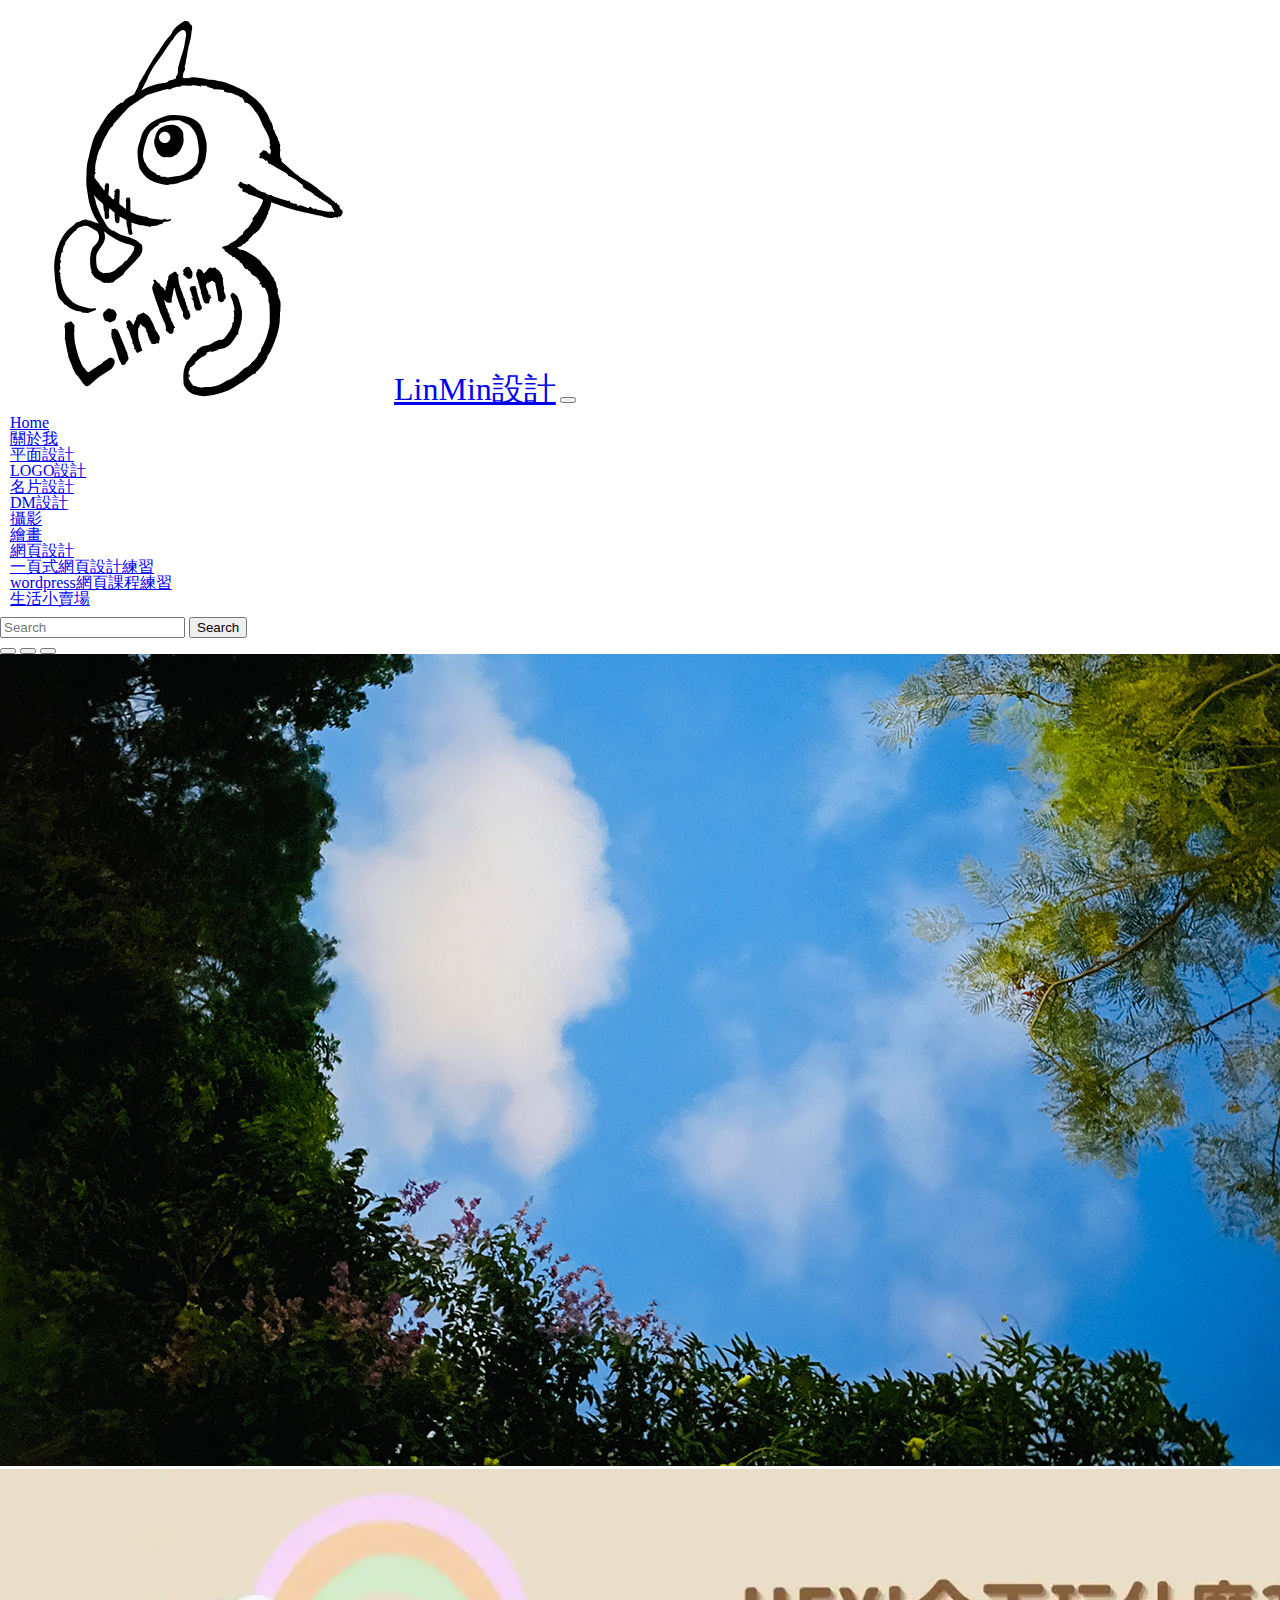
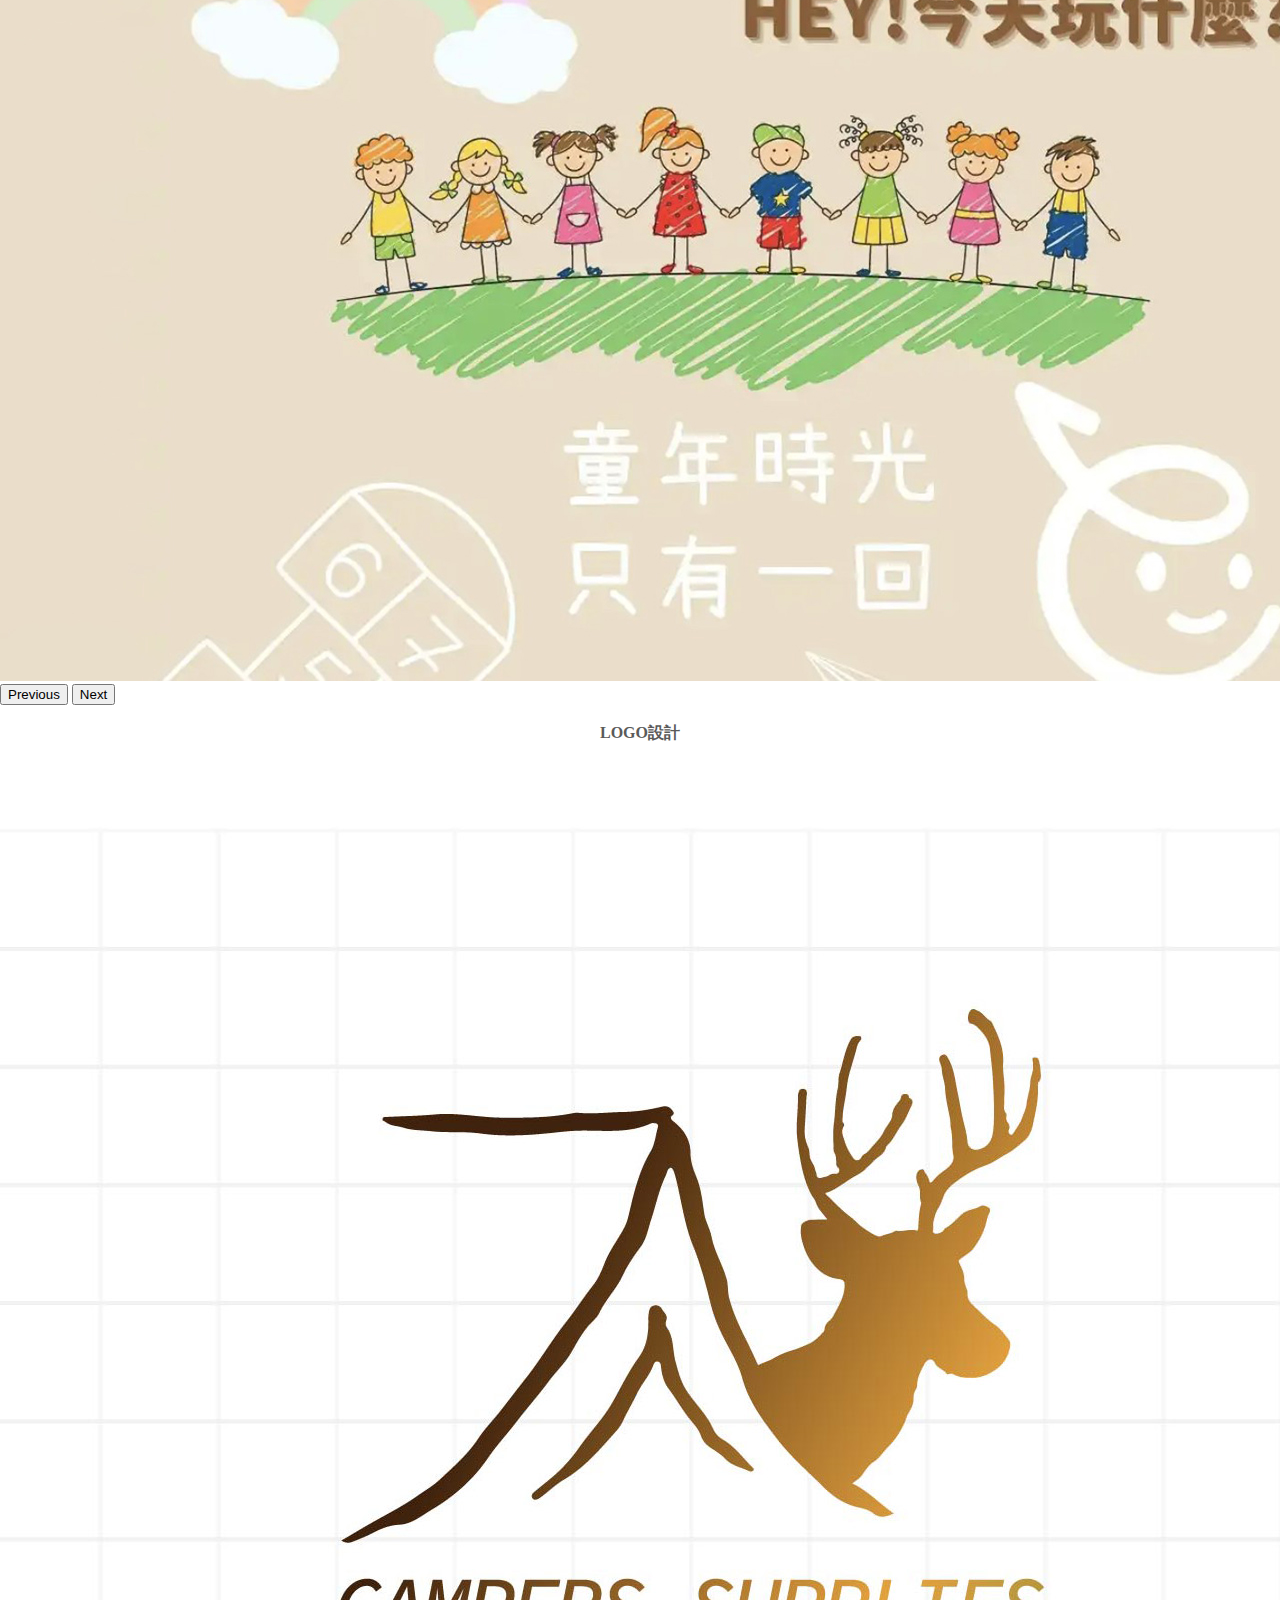
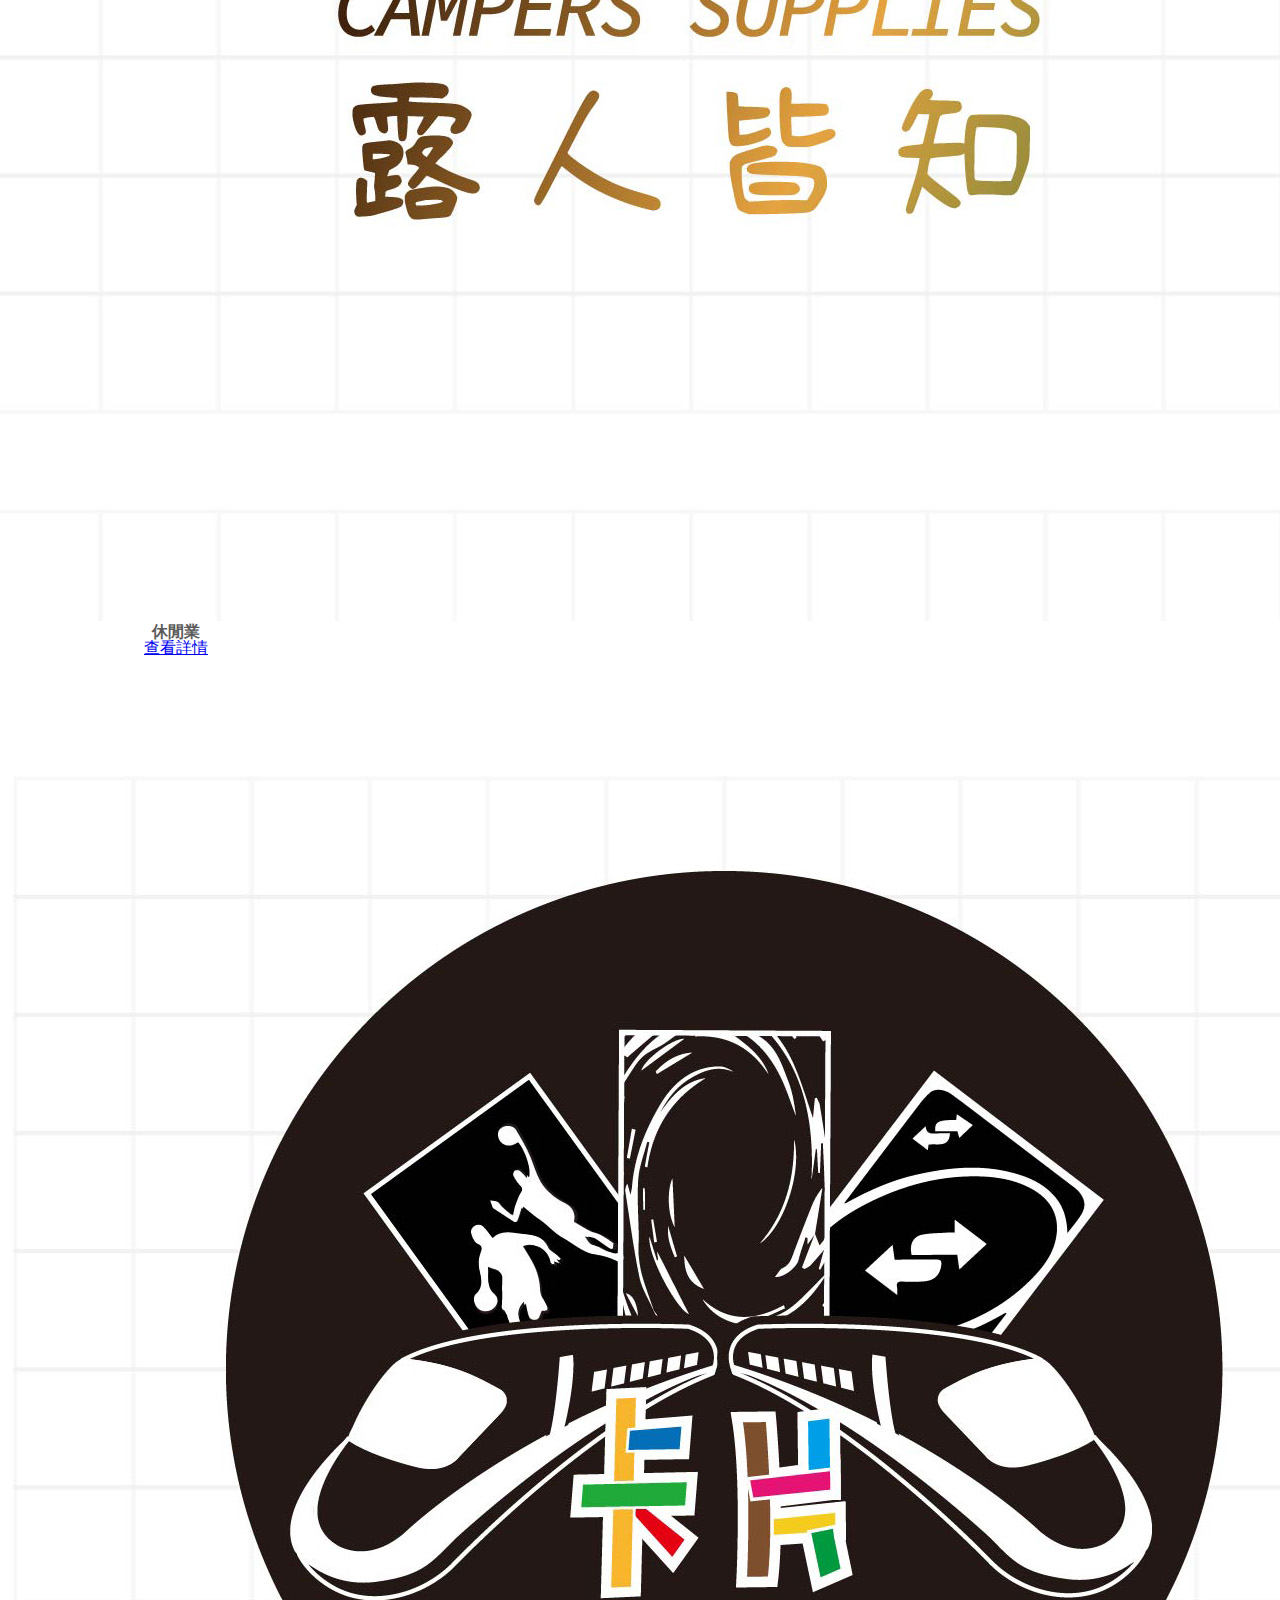
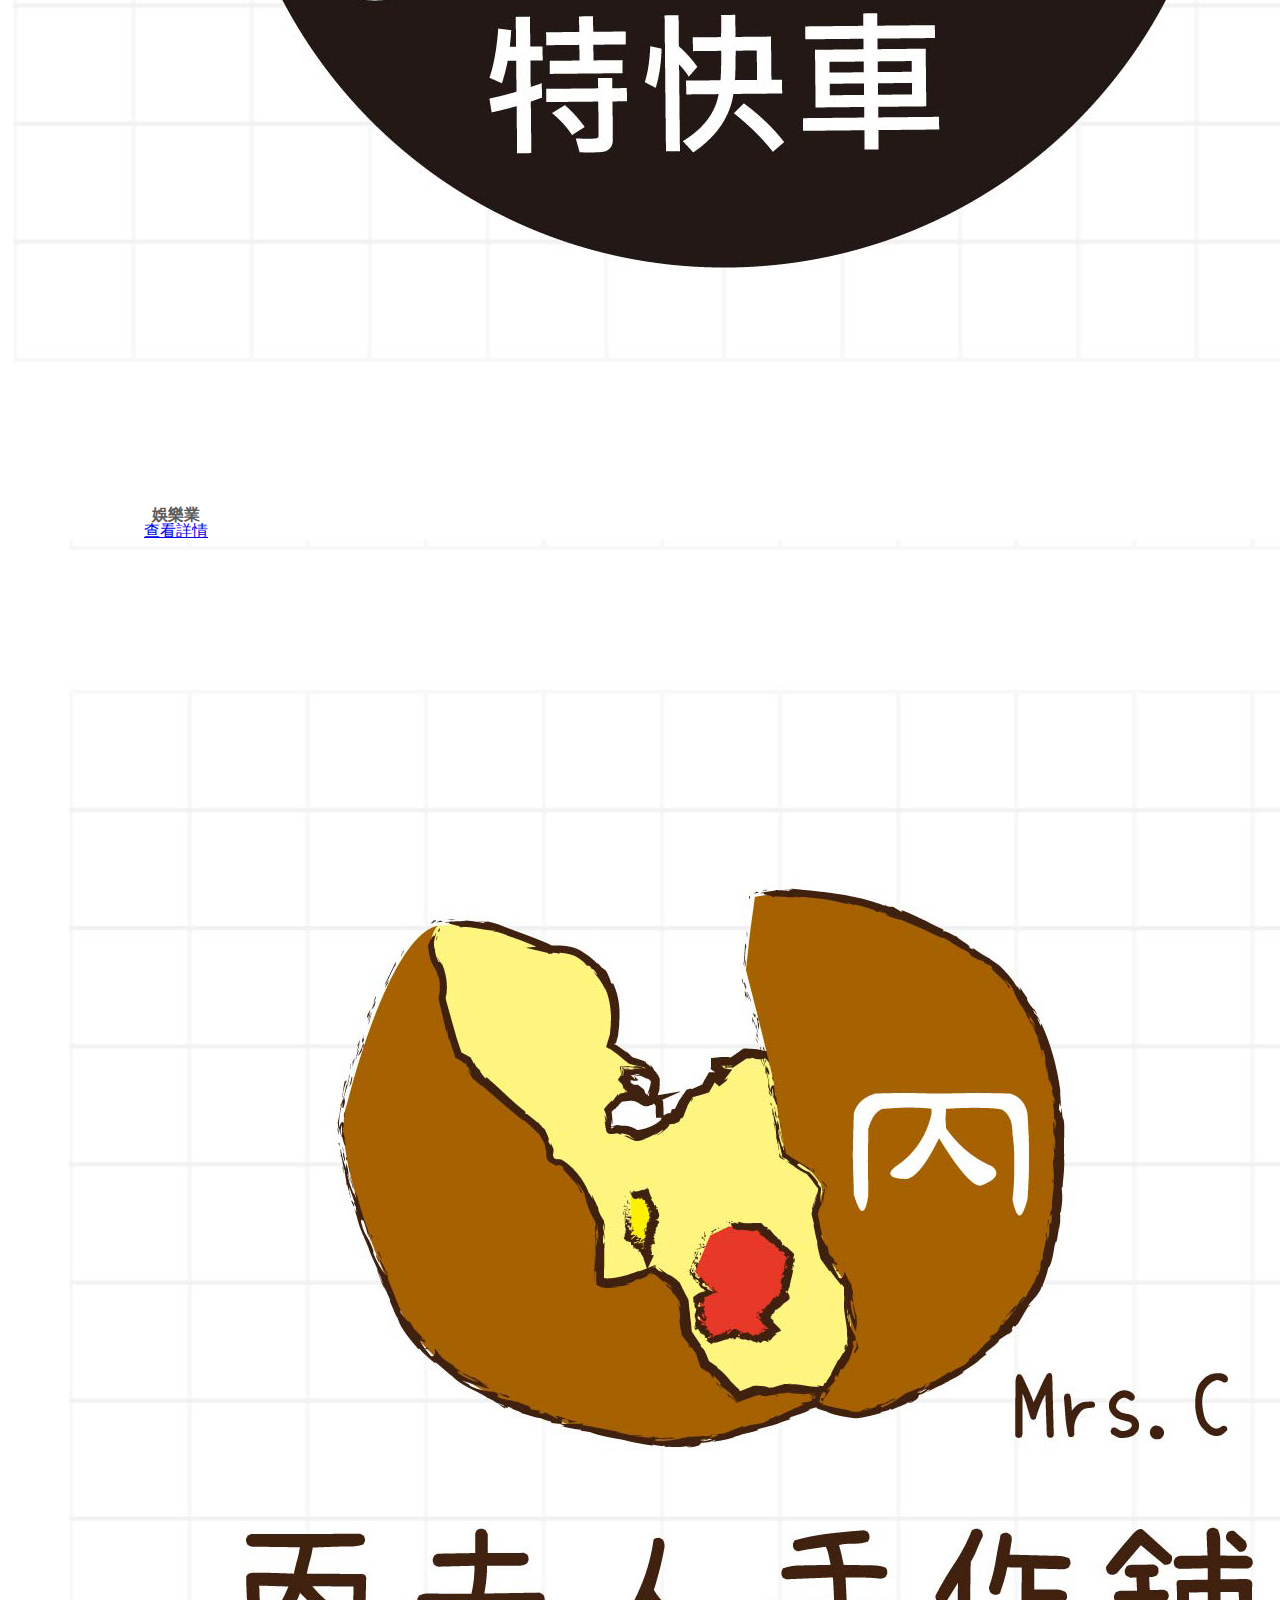
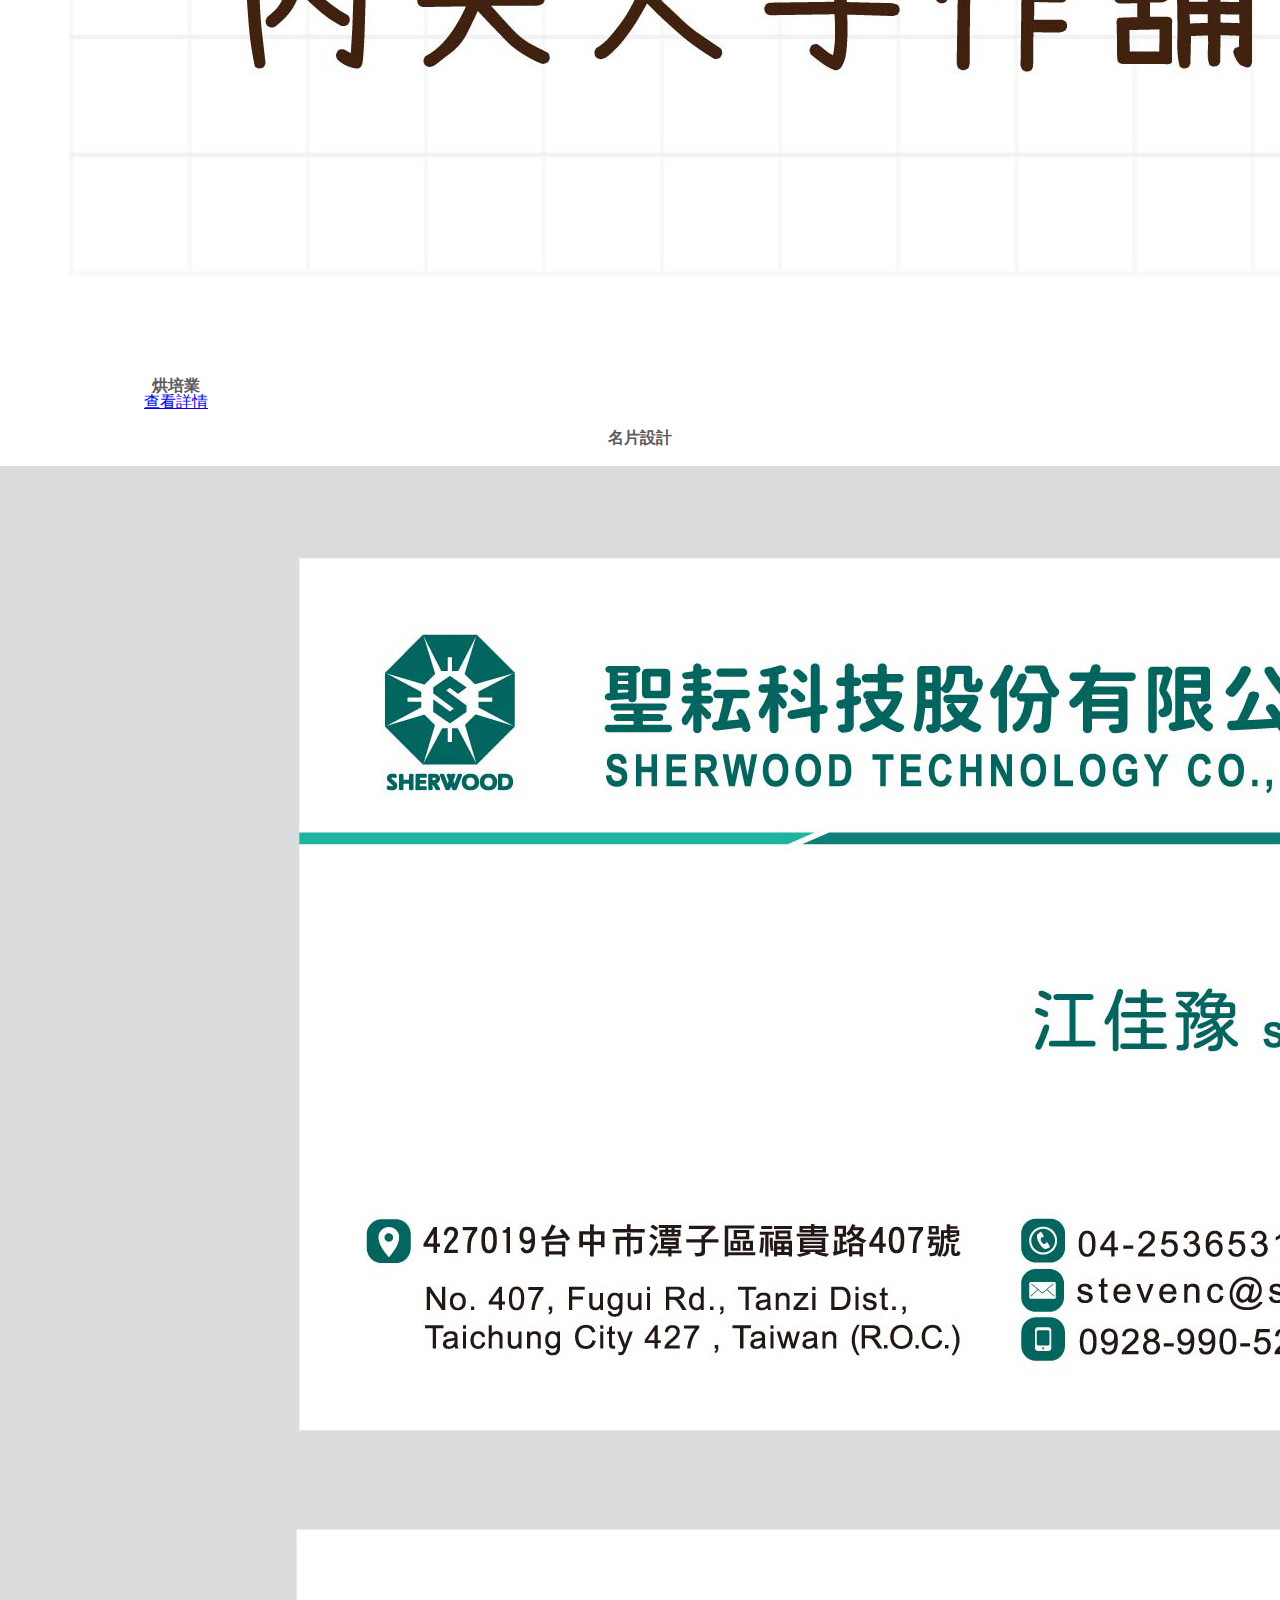
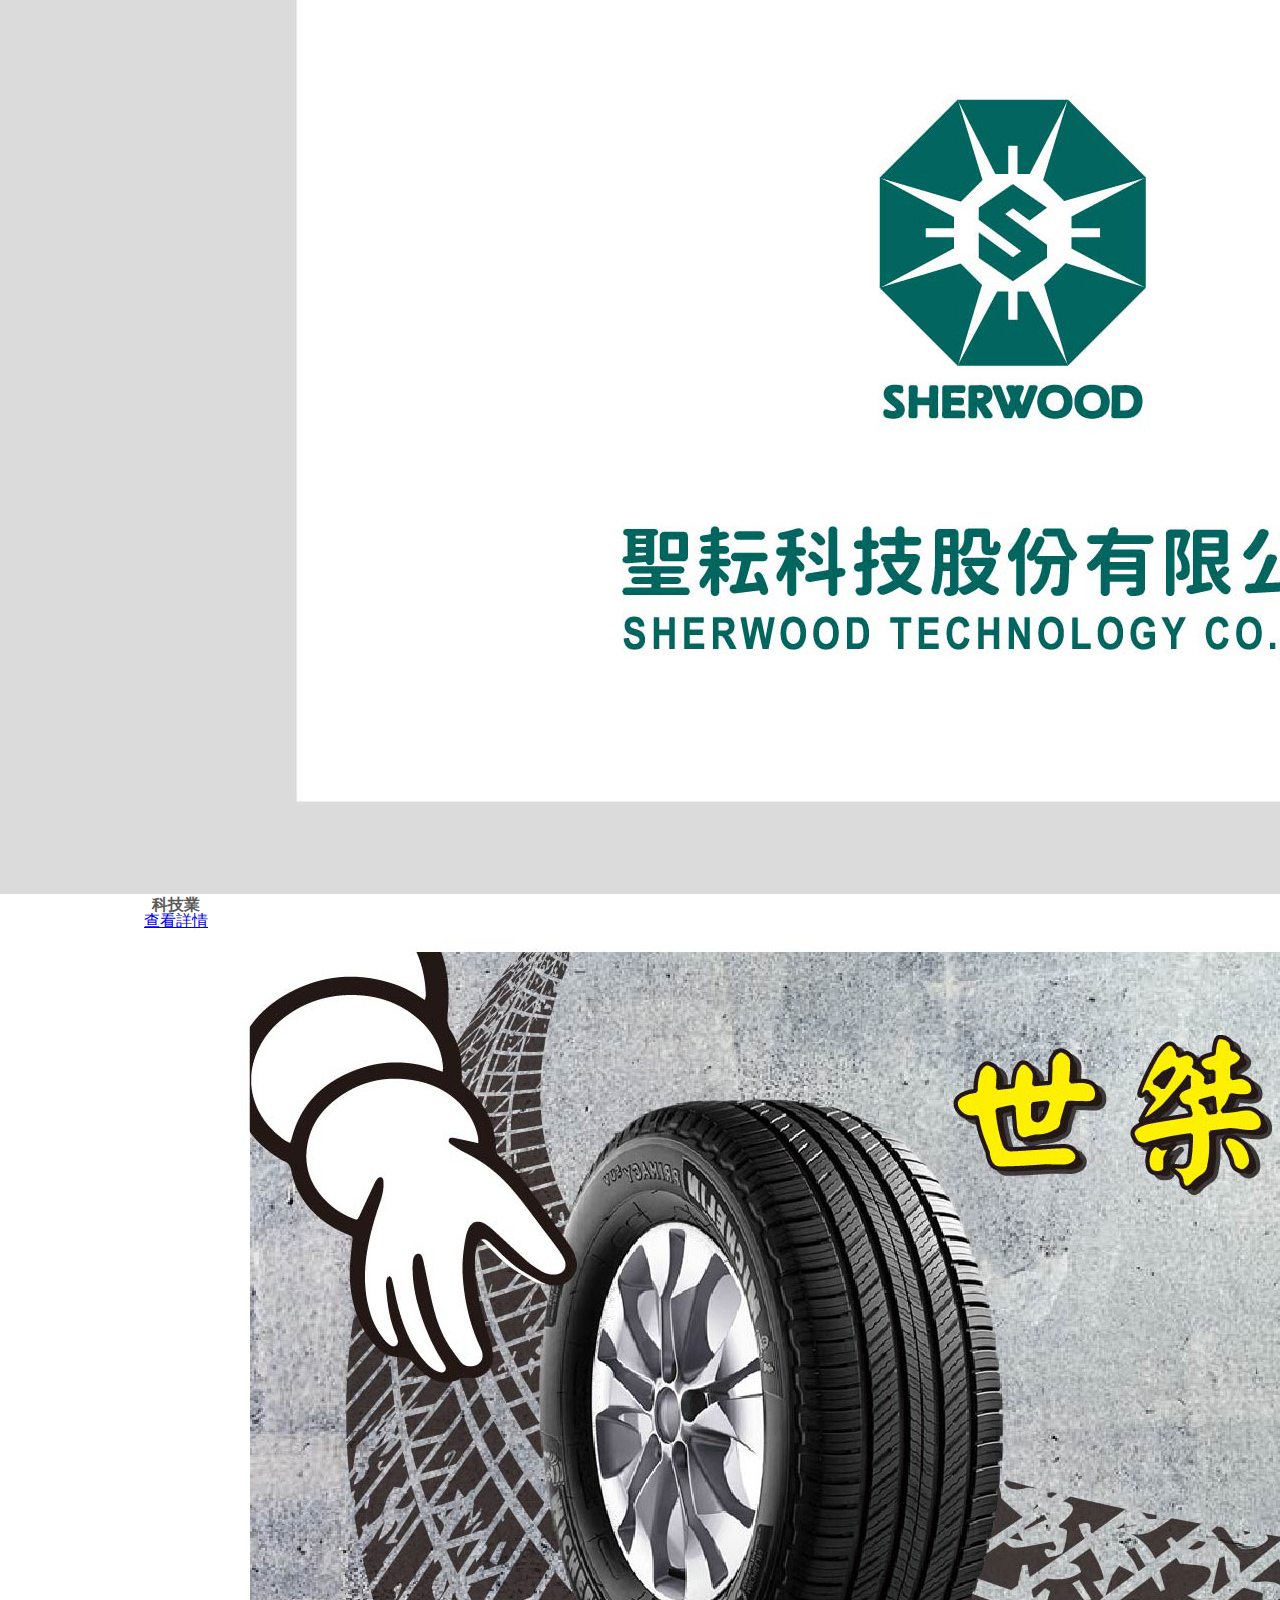
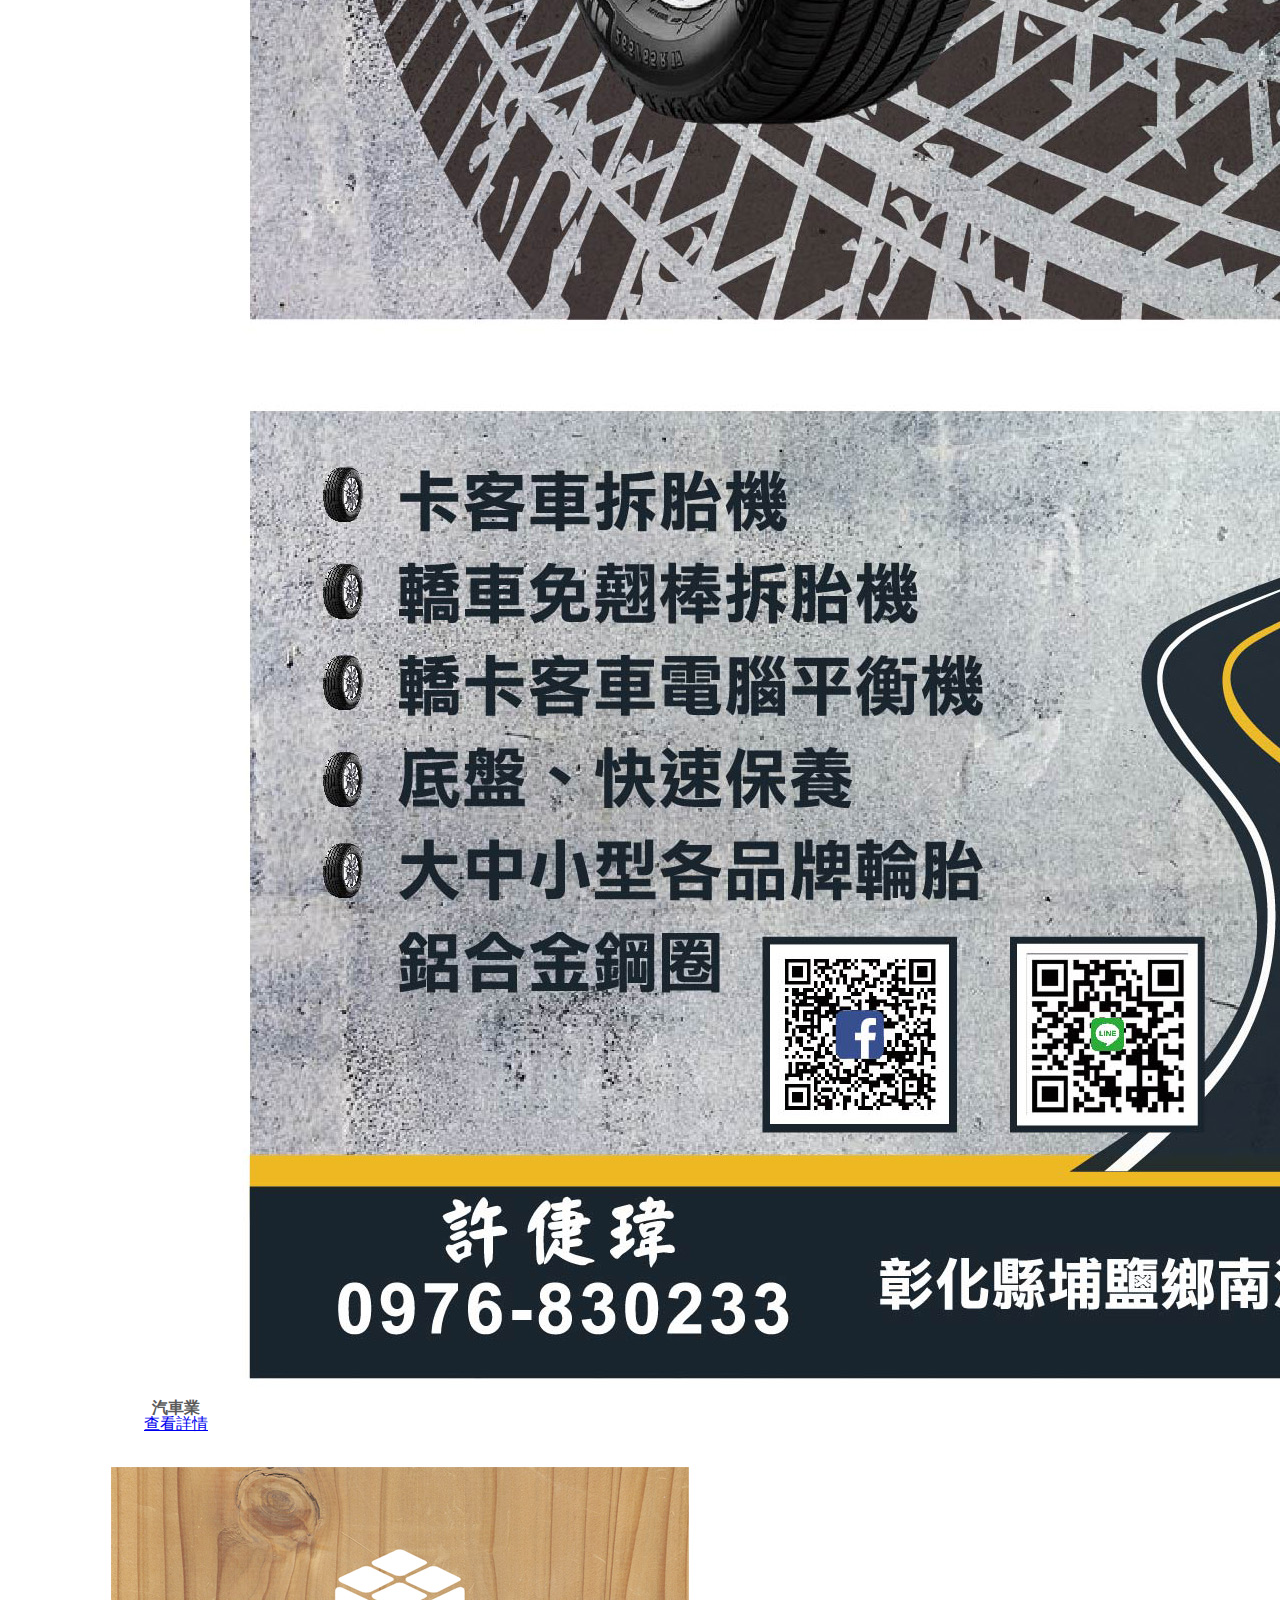
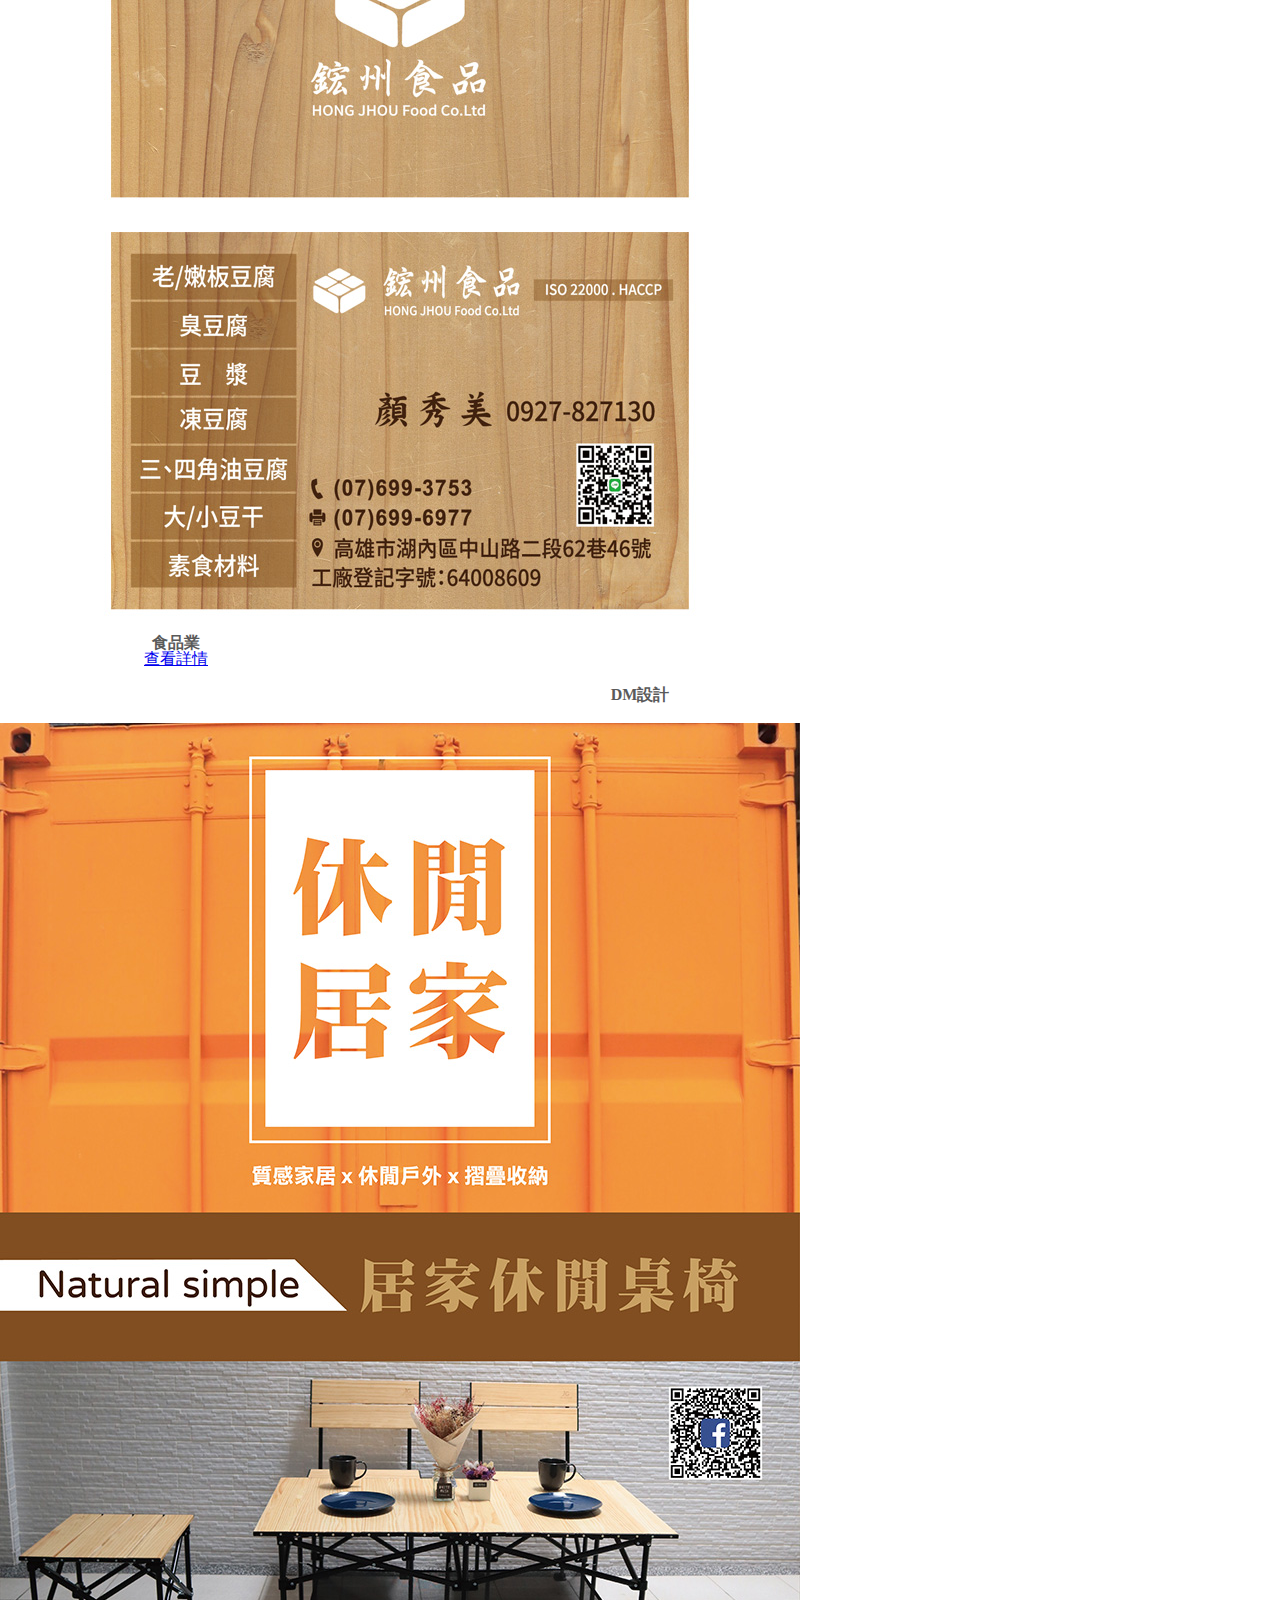
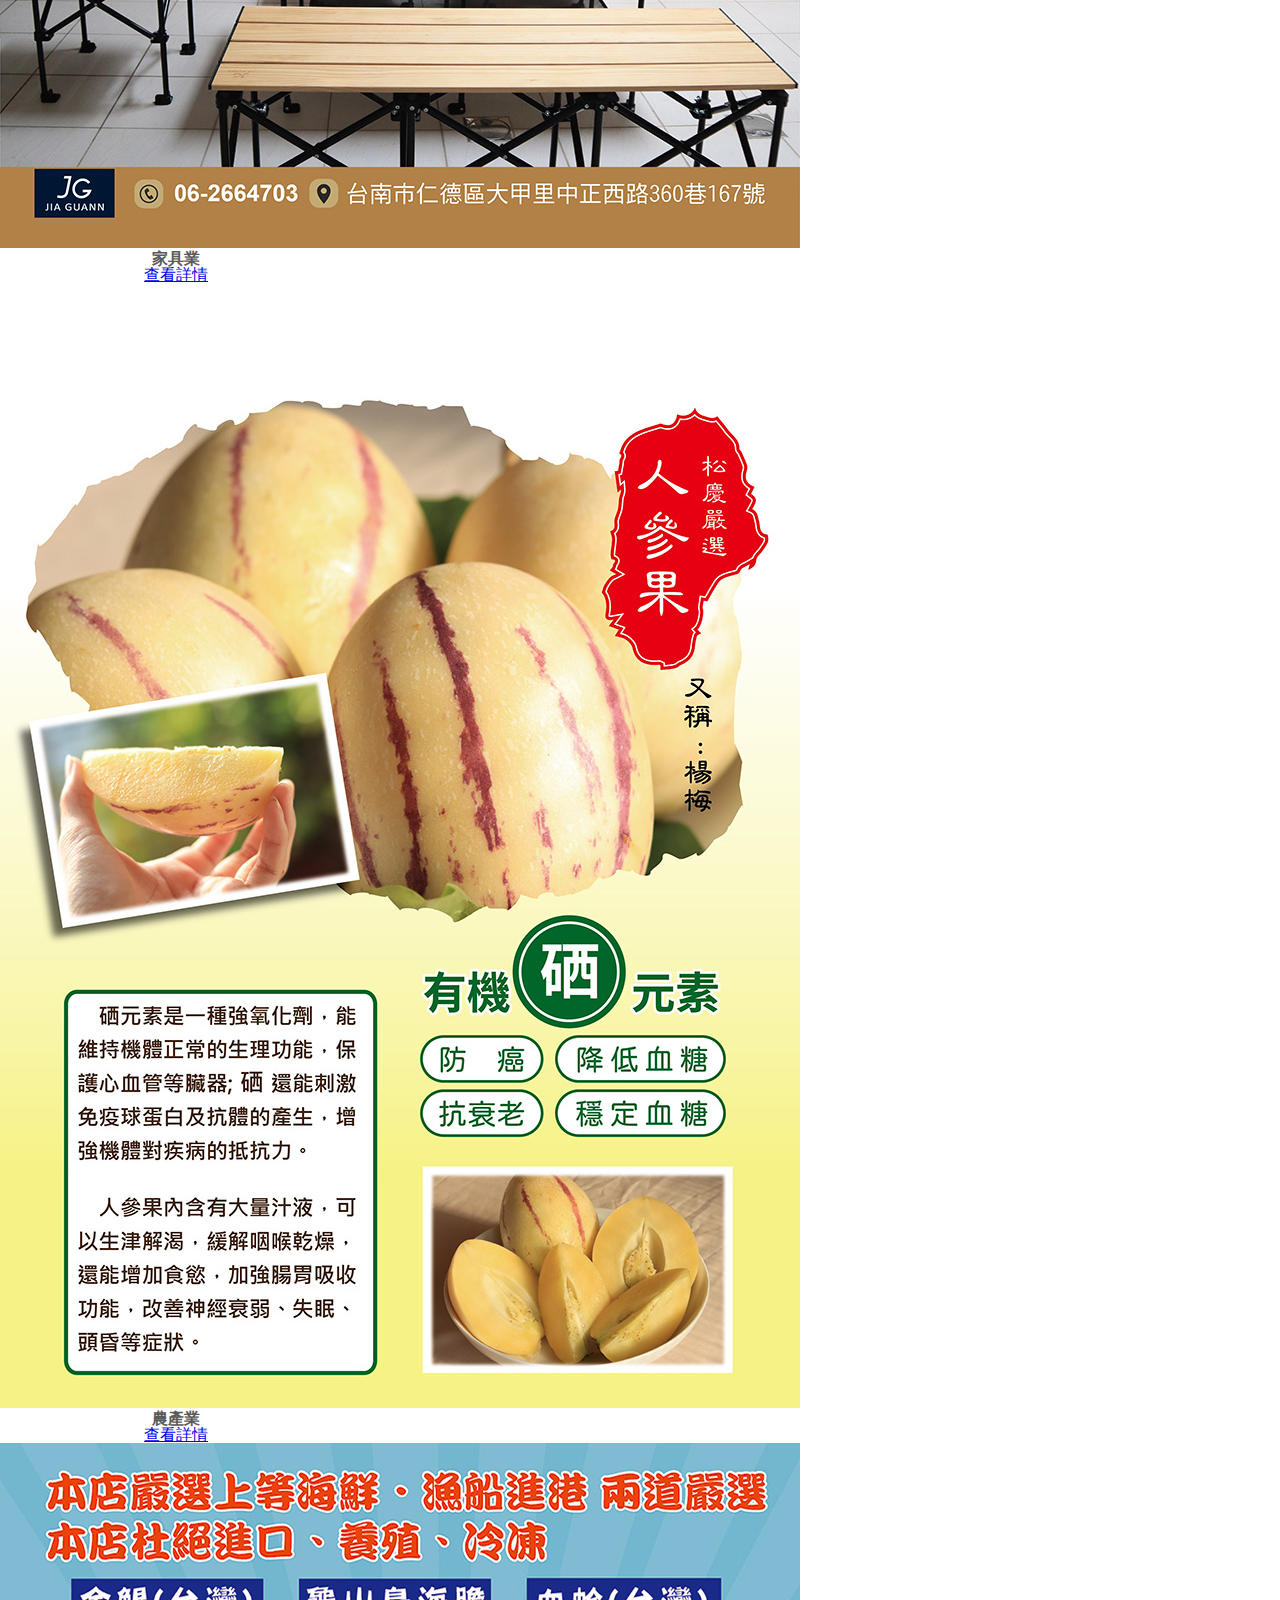
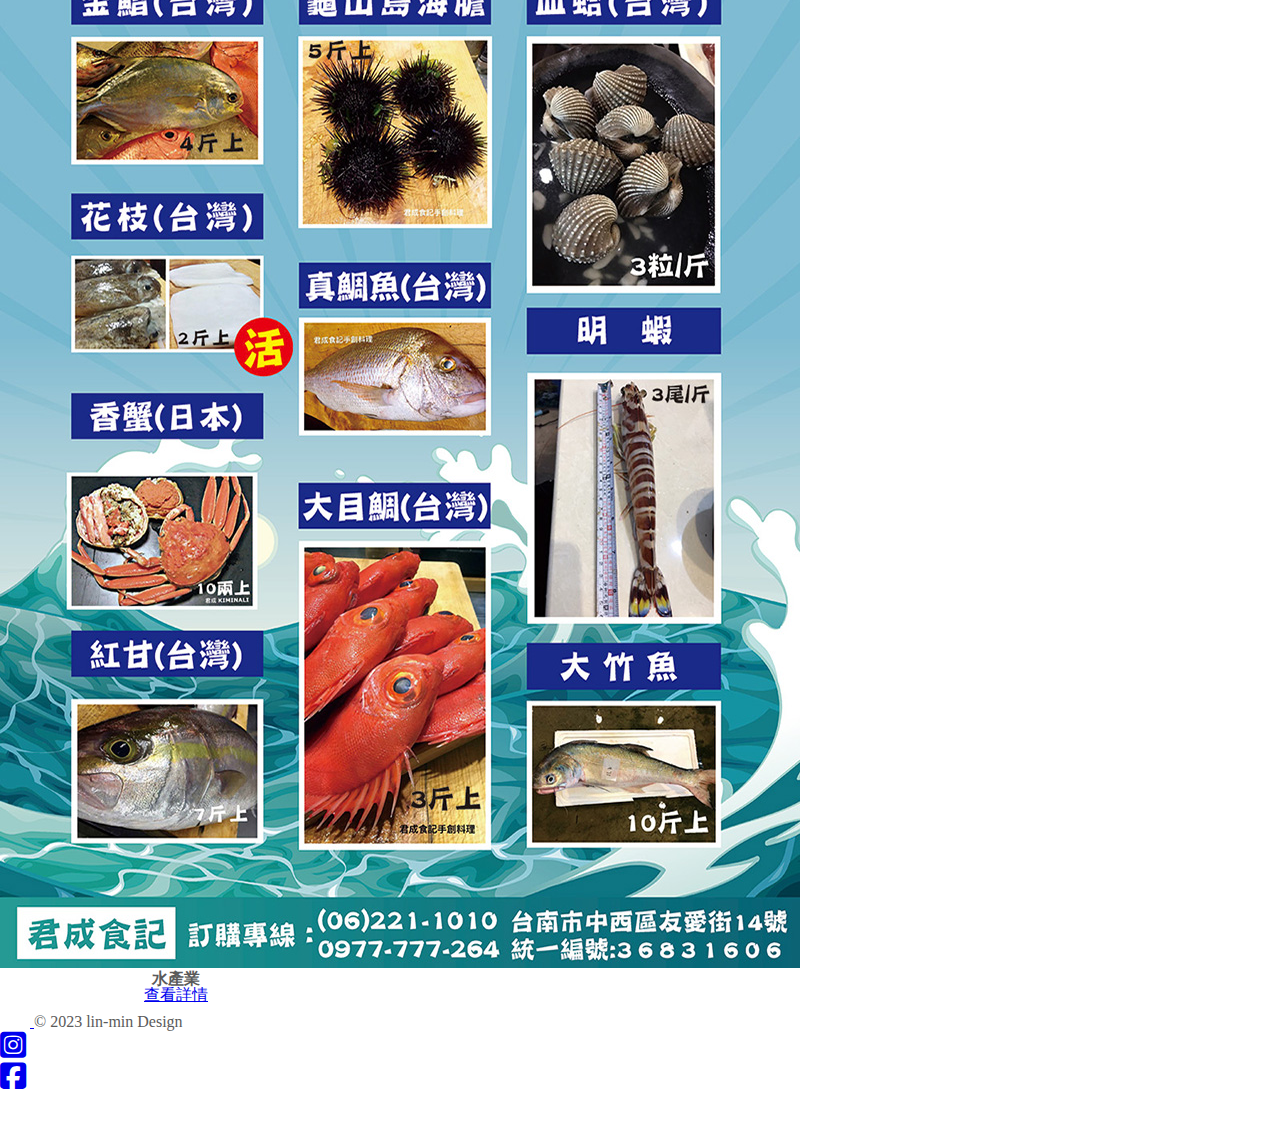
==== linmin_project/index.html @ 102fe004 "linmin2023" ====
<!DOCTYPE html>
<html lang="zh-Hant-TW">
    <head>
        <meta charset="UTF-8" />
        <meta http-equiv="X-UA-Compatible" content="IE=edge" />
        <meta name="viewport" content="width=device-width, initial-scale=1.0, maximum-scals=2.0, user-scalable=no" />

        <title>LinMin設計</title>
        <!-- CSS only -->
        <link rel="stylesheet" type="text/css" href="css/reset.css" />
        <link rel="stylesheet" type="text/css" href="css/style.css" />
        <!-- media="screen and (min-width:320px) and (max-width:768px)" 
             在html文件中 當螢幕寬度介於 320~768px 尺寸之間則會載入 style.css 文件-->

        <!-- bootstrap -->
        <link href="https://cdn.jsdelivr.net/npm/bootstrap@5.1.1/dist/css/bootstrap.min.css" rel="stylesheet" integrity="sha384-F3w7mX95PdgyTmZZMECAngseQB83DfGTowi0iMjiWaeVhAn4FJkqJByhZMI3AhiU" crossorigin="anonymous" />
        <!-- fontawesome -->
        <link rel="stylesheet" href="https://cdnjs.cloudflare.com/ajax/libs/font-awesome/6.2.0/css/all.min.css" />
    </head>
    <style>
        .navbar-nav {
            margin: 10px;
        }
        h5,
        h3 {
            text-align: center;
            font-weight: 600;
        }
        .container h3 {
            margin-top: 20px;
            margin-bottom: 20px;
            font-weight: bold;
        }
        .row {
            justify-content: space-evenly;
        }
        .card-body {
            text-align: center;
        }
        .ms-5 a {
            margin-right: 30px;
            font-size: 30px;
        }
    </style>
    <body>
        <div id="header-bar"></div>
        <script src="js/header-bar.js"></script>
        <div id="carouselExampleIndicators" class="carousel slide" data-bs-ride="carousel">
            <div class="carousel-indicators">
                <button type="button" data-bs-target="#carouselExampleIndicators" data-bs-slide-to="0" class="active" aria-current="true" aria-label="Slide 1"></button>
                <button type="button" data-bs-target="#carouselExampleIndicators" data-bs-slide-to="1" aria-label="Slide 2"></button>
                <button type="button" data-bs-target="#carouselExampleIndicators" data-bs-slide-to="2" aria-label="Slide 3"></button>
            </div>
            <div class="carousel-inner">
                <div class="carousel-item active">
                    <a href="#">
                    <img src="./images/sunbanner01.jpg" class="d-block w-100" alt="..." />
                    </a>
                </div>
                <div class="carousel-item">
                    <a href="https://super-m-777.1shop.tw/" >
                    <img src="./images/toybanner.jpg" class="d-block w-100" alt="..." />
                    </a>
                </div>
                <!-- <div class="carousel-item">
                    <img src="#" class="d-block w-100" alt="..." />
                </div> -->
            </div>
            <button class="carousel-control-prev" type="button" data-bs-target="#carouselExampleIndicators" data-bs-slide="prev">
                <span class="carousel-control-prev-icon" aria-hidden="true"></span>
                <span class="visually-hidden">Previous</span>
            </button>
            <button class="carousel-control-next" type="button" data-bs-target="#carouselExampleIndicators" data-bs-slide="next">
                <span class="carousel-control-next-icon" aria-hidden="true"></span>
                <span class="visually-hidden">Next</span>
            </button>
        </div>
        <div class="container">
            <h3>LOGO設計</h3>
            <div class="row">
                <div class="card" style="width: 22rem">
                    <img src="images/logo16.jpg" class="card-img-top" alt="..." />
                    <div class="card-body">
                        <h5 class="card-title">休閒業</h5>
                        <a href="logo16.html" class="btn btn-dark">查看詳情</a>
                    </div>
                </div>
                <div class="card" style="width: 22rem">
                    <img src="images/logo13.jpg" class="card-img-top" alt="..." />
                    <div class="card-body">
                        <h5 class="card-title">娛樂業</h5>

                        <a href="cardT.html" class="btn btn-dark">查看詳情</a>
                    </div>
                </div>
                <div class="card" style="width: 22rem">
                    <img src="images/logo08.jpg" class="card-img-top" alt="..." />
                    <div class="card-body">
                        <h5 class="card-title">烘培業</h5>
                        <a href="logo08.html" class="btn btn-dark">查看詳情</a>
                    </div>
                </div>
            </div>
            <div class="container">
                <h3>名片設計</h3>
                <div class="row">
                    <div class="card" style="width: 22rem">
                        <img src="images/namecard-01.jpg" class="card-img-top" alt="..." />
                        <div class="card-body">
                            <h5 class="card-title">科技業</h5>
                            <a href="namecard01.html" class="btn btn-dark">查看詳情</a>
                        </div>
                    </div>
                    <div class="card" style="width: 22rem">
                        <img src="images/namecard-02.jpg" class="card-img-top" alt="..." />
                        <div class="card-body">
                            <h5 class="card-title">汽車業</h5>
                            <a href="#" class="btn btn-dark">查看詳情</a>
                        </div>
                    </div>
                    <div class="card" style="width: 22rem">
                        <img src="images/namecard01.jpg" class="card-img-top" alt="..." />
                        <div class="card-body">
                            <h5 class="card-title">食品業</h5>
                            <a href="#" class="btn btn-dark">查看詳情</a>
                        </div>
                    </div>
                </div>
                <div class="container">
                    <h3>DM設計</h3>
                    <div class="row">
                        <div class="card" style="width: 22rem">
                            <img src="images/dm01.jpg" class="card-img-top" alt="..." />
                            <div class="card-body">
                                <h5 class="card-title">家具業</h5>
                                <a href="#" class="btn btn-dark">查看詳情</a>
                            </div>
                        </div>
                        <div class="card" style="width: 22rem">
                            <img src="images/dm02.jpg" class="card-img-top" alt="..." />
                            <div class="card-body">
                                <h5 class="card-title">農產業</h5>
                                <a href="#" class="btn btn-dark">查看詳情</a>
                            </div>
                        </div>
                        <div class="card" style="width: 22rem">
                            <img src="images/dm03.jpg" class="card-img-top" alt="..." />
                            <div class="card-body">
                                <h5 class="card-title">水產業</h5>
                                <a href="#" class="btn btn-dark">查看詳情</a>
                            </div>
                        </div>
                    </div>
                </div>
            </div>
        </div>
        <footer class="d-flex flex-wrap justify-content-between align-items-center py-3 my-4 border-top">
            <div class="col-md-4 d-flex align-items-center">
                <a href="/" class="mb-3 me-2 mb-md-0 text-muted text-decoration-none lh-1">
                    <svg class="bi" width="30" height="24"><use xlink:href="#bootstrap"></use></svg>
                </a>
                <span class="mb-3 mb-md-0 text-muted">© 2023 lin-min Design</span>
            </div>

            <ul class="nav col-md-4 justify-content-end list-unstyled d-flex">
                <li class="ms-5">
                    <a class="icons" href="https://www.instagram.com/skyskyq55/"><i class="fa-brands fa-square-instagram"></i></a>
                </li>
                <li class="ms-5">
                    <a class="icons" href="#"><i class="fa-brands fa-square-facebook"></i></a>
                </li>
            </ul>
        </footer>
        <!-- <div id="footer"></div>
        <script src="js/footer.js"></script> -->

        <!-- JavaScript Bundle with Popper -->
        <script src="https://cdn.jsdelivr.net/npm/bootstrap@5.1.1/dist/js/bootstrap.bundle.min.js" integrity="sha384-/bQdsTh/da6pkI1MST/rWKFNjaCP5gBSY4sEBT38Q/9RBh9AH40zEOg7Hlq2THRZ" crossorigin="anonymous"></script>
    </body>
</html>
---- linmin_project/css/style.css ----
/* GLOBAL STYLES
-------------------------------------------------- */
/* Padding below the footer and lighter body text */

body {
    padding-top: 1rem;
    padding-bottom: 2rem;
    color: #5a5a5a;
}

/* header menu*/
.nav-item a:hover {
    font-size: 1.2rem;
}

.navbar-brand {
    width: 20rem;
}

/* RESPONSIVE CSS
-------------------------------------------------- */

.wrap{
    max-width: 960px;
  }
  .header {
    height: 80px;
  }
  .list li{
    width: 33%;
  }
  .list h3{
    font-size: 24px;
  }
  @media(max-width: 768px){
    .header{
      height: auto;
    }
    .list li{
      width: 48%;
      margin: 0 1%;
    }
  }
  @media(max-width: 767px){
    .list li{
      width: 98%;
    }
  }
  @media(max-width: 414px){
    .list li{
      font-size: 18px;
    }
  }
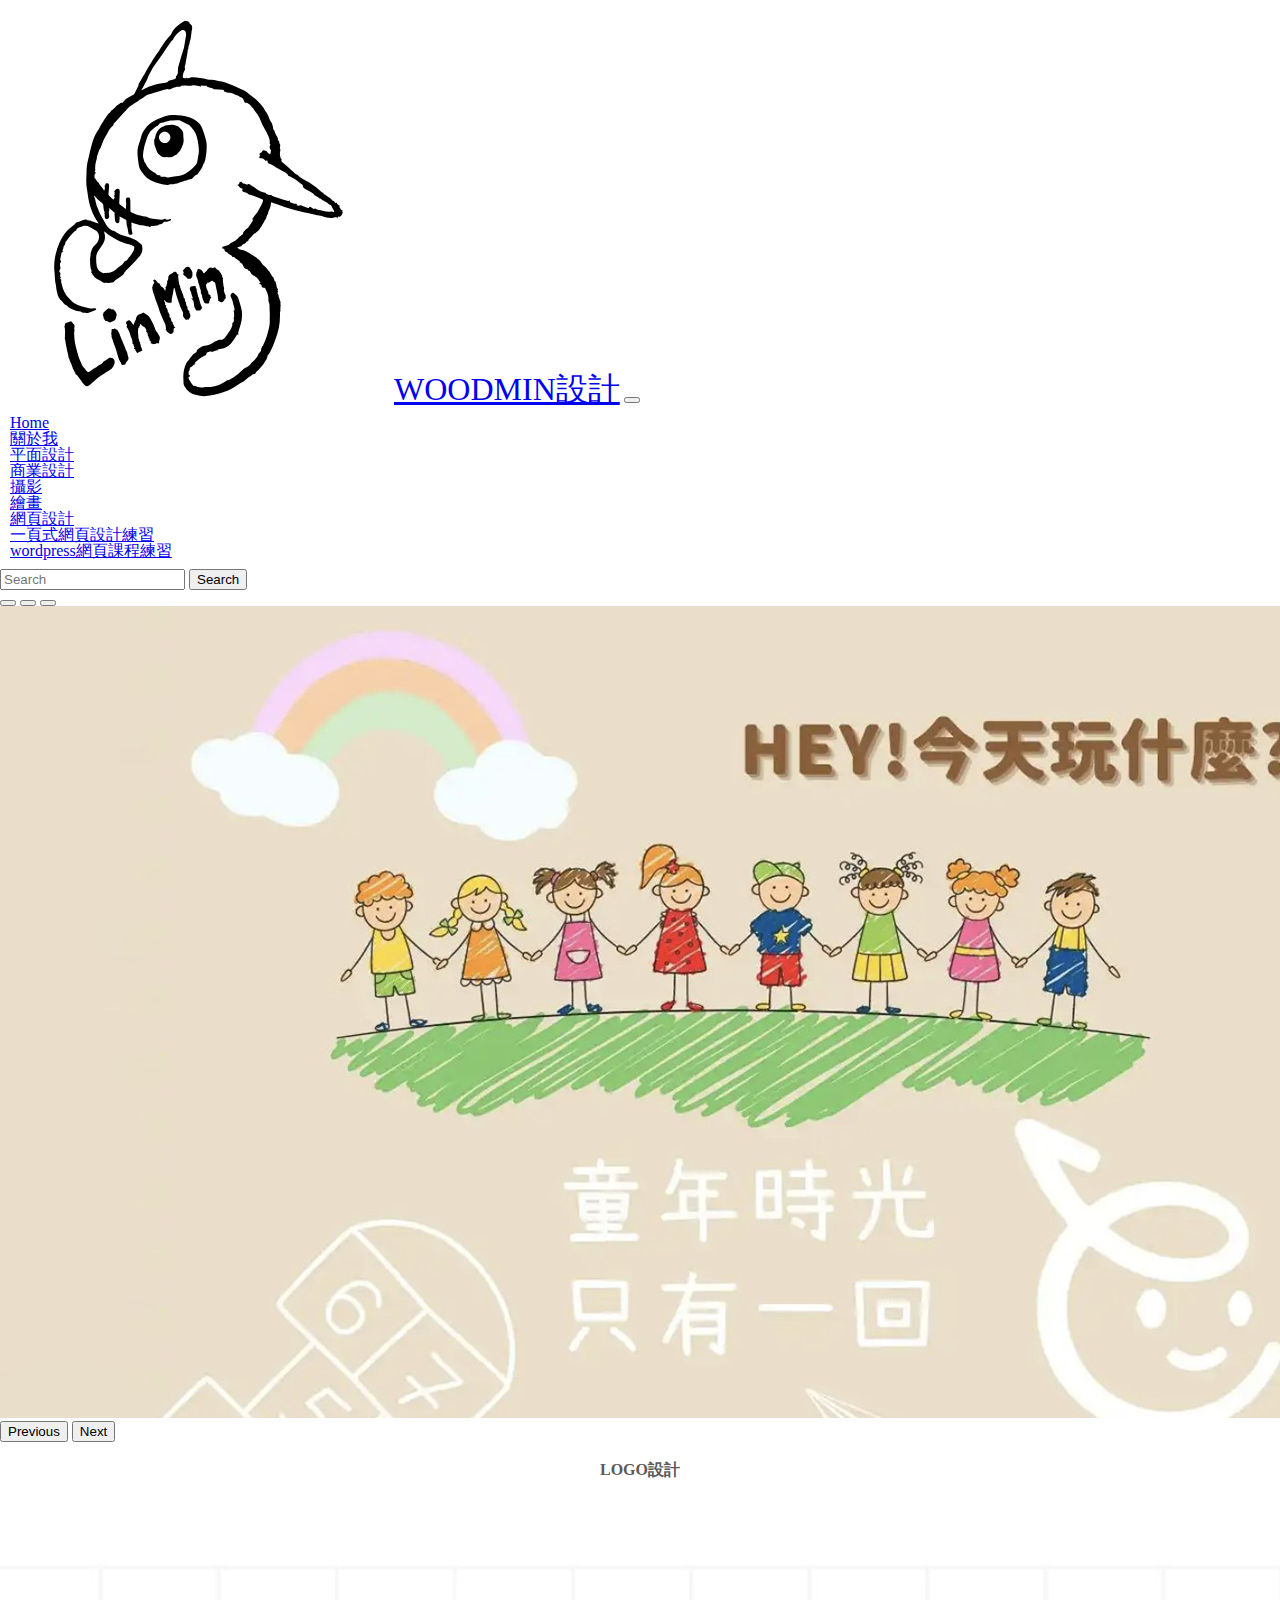
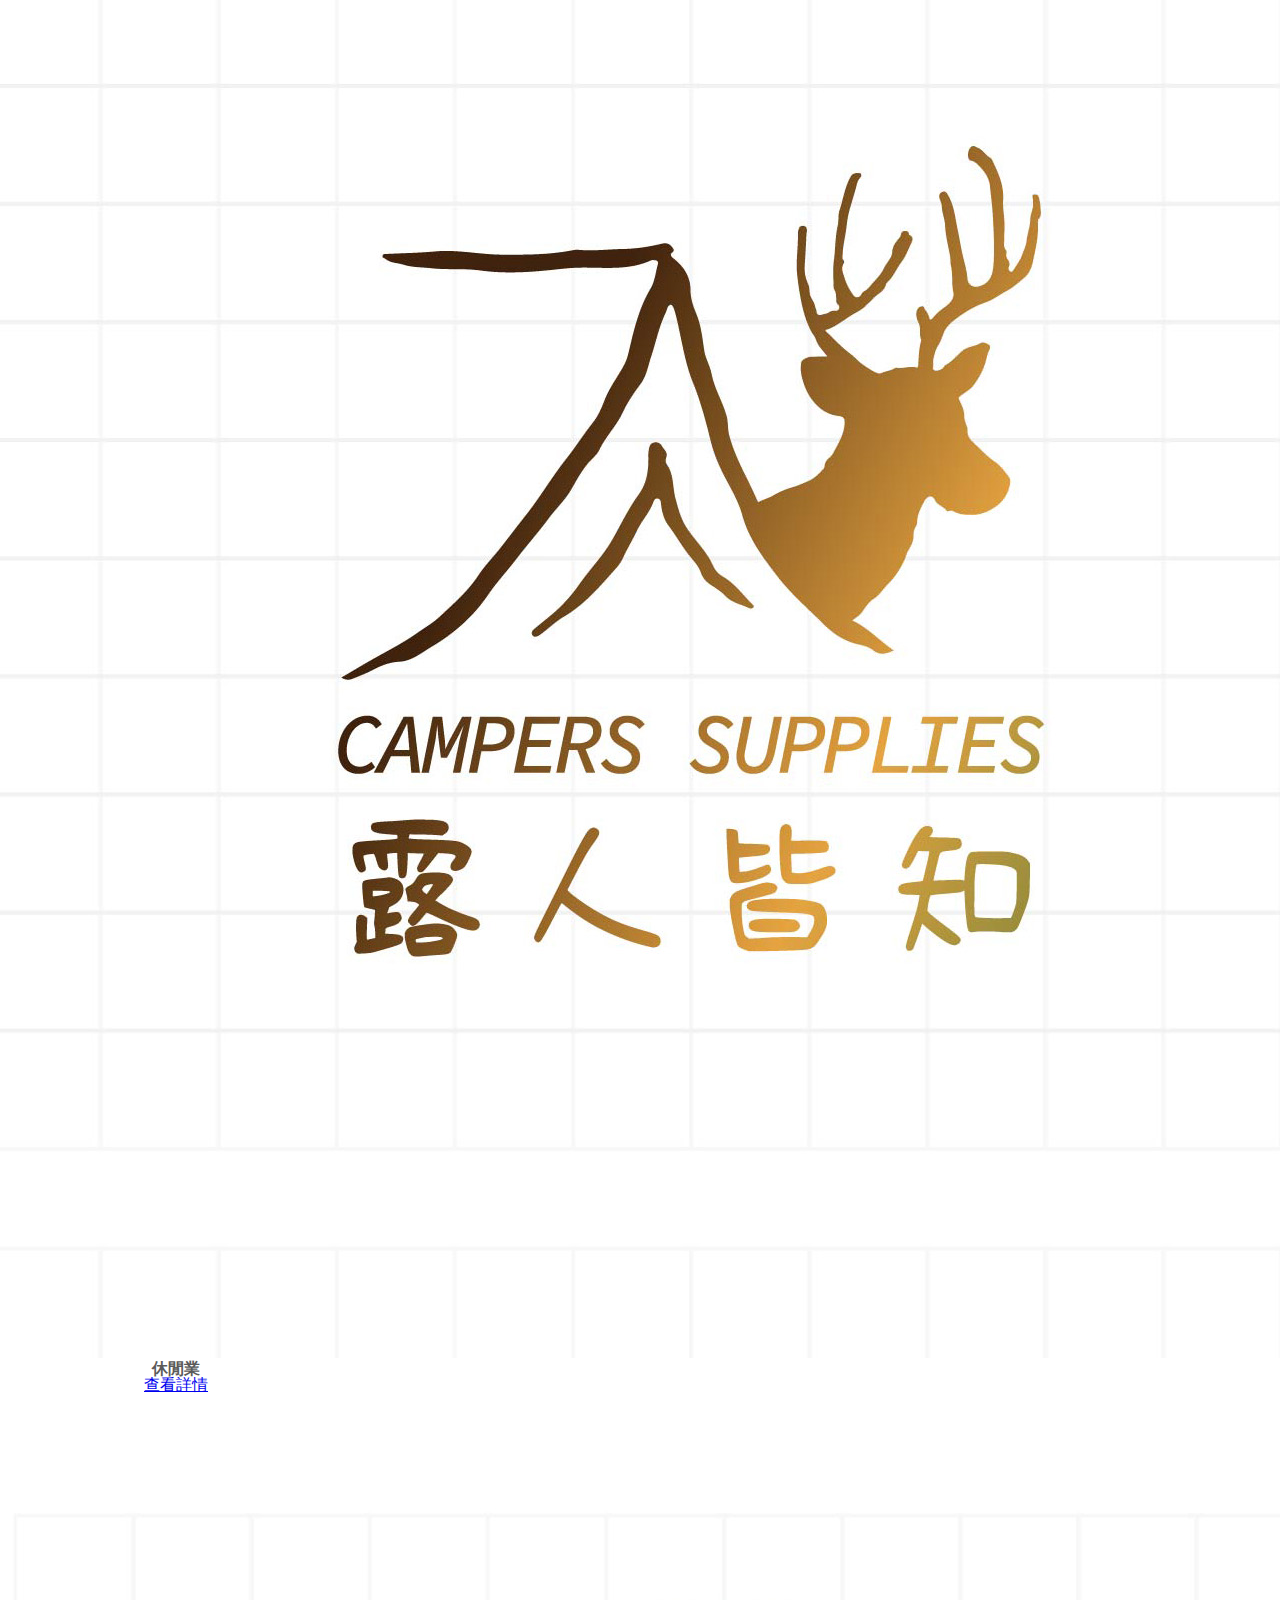
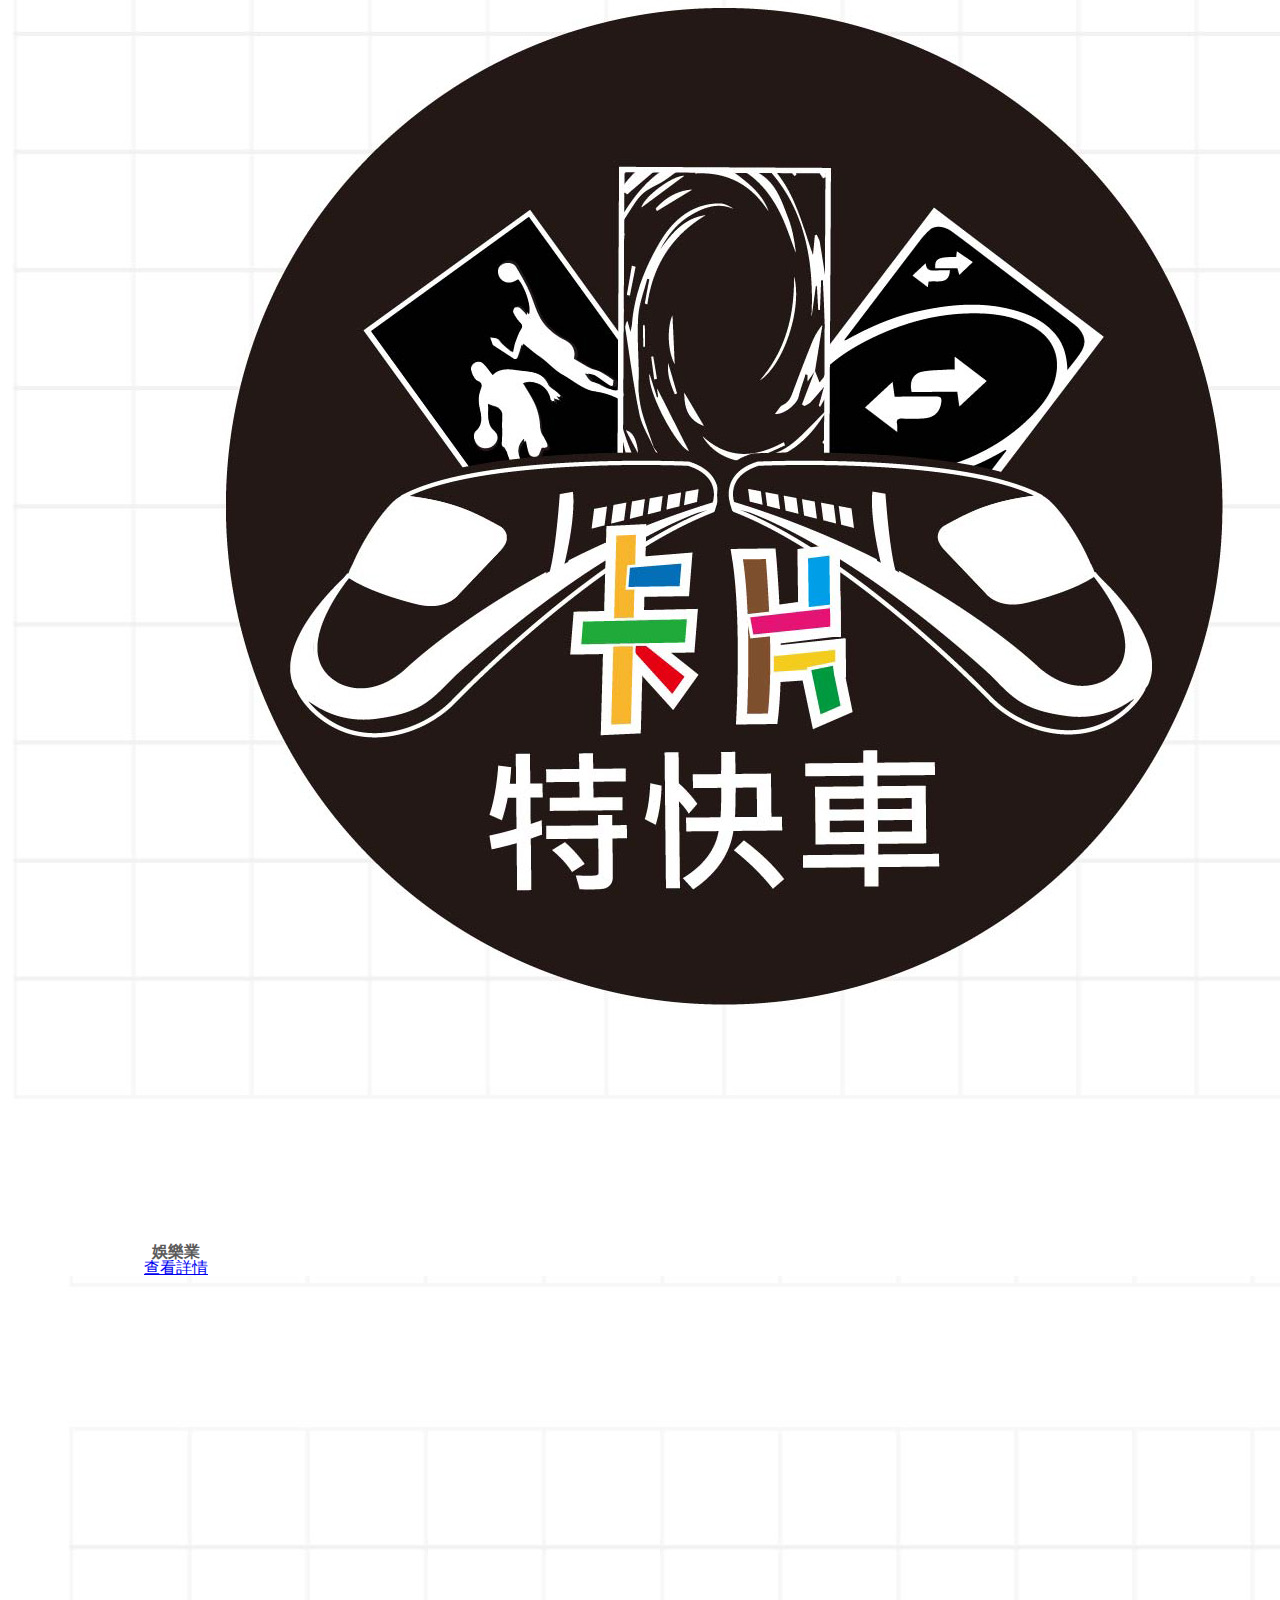
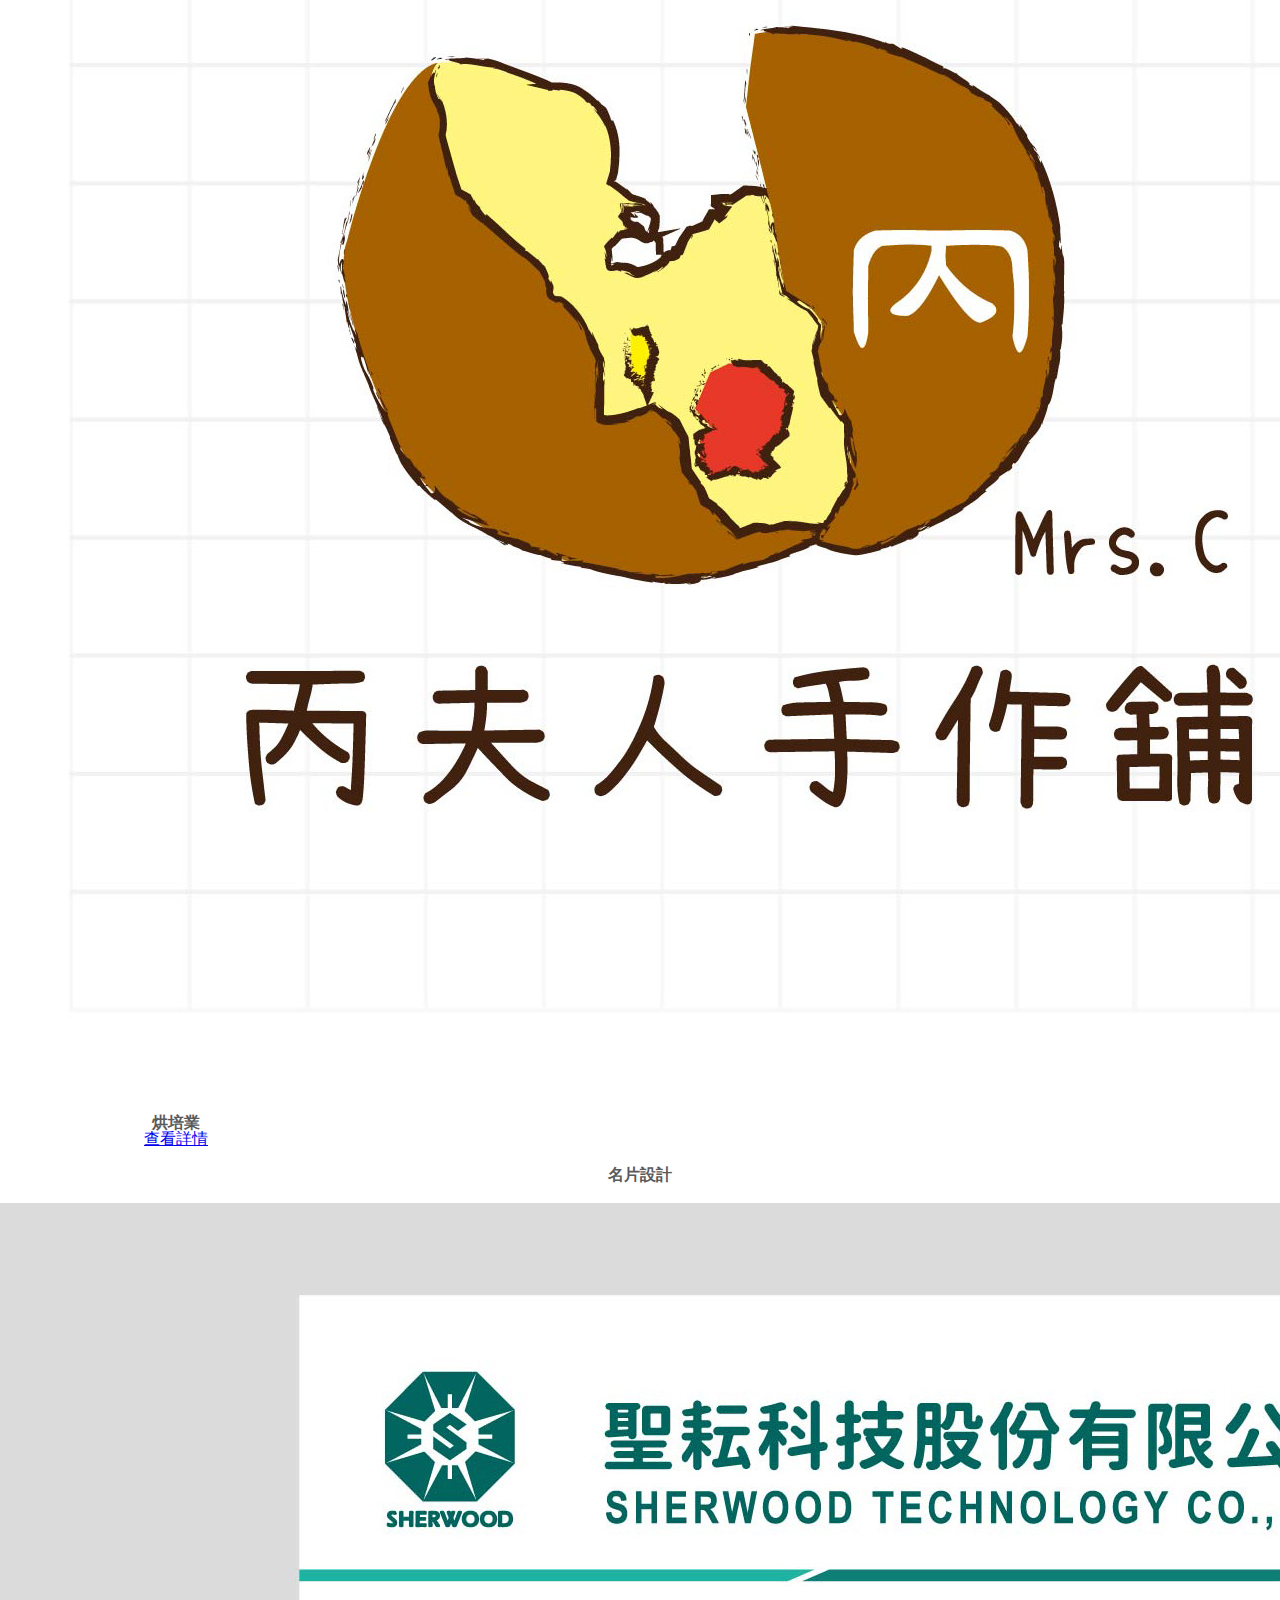
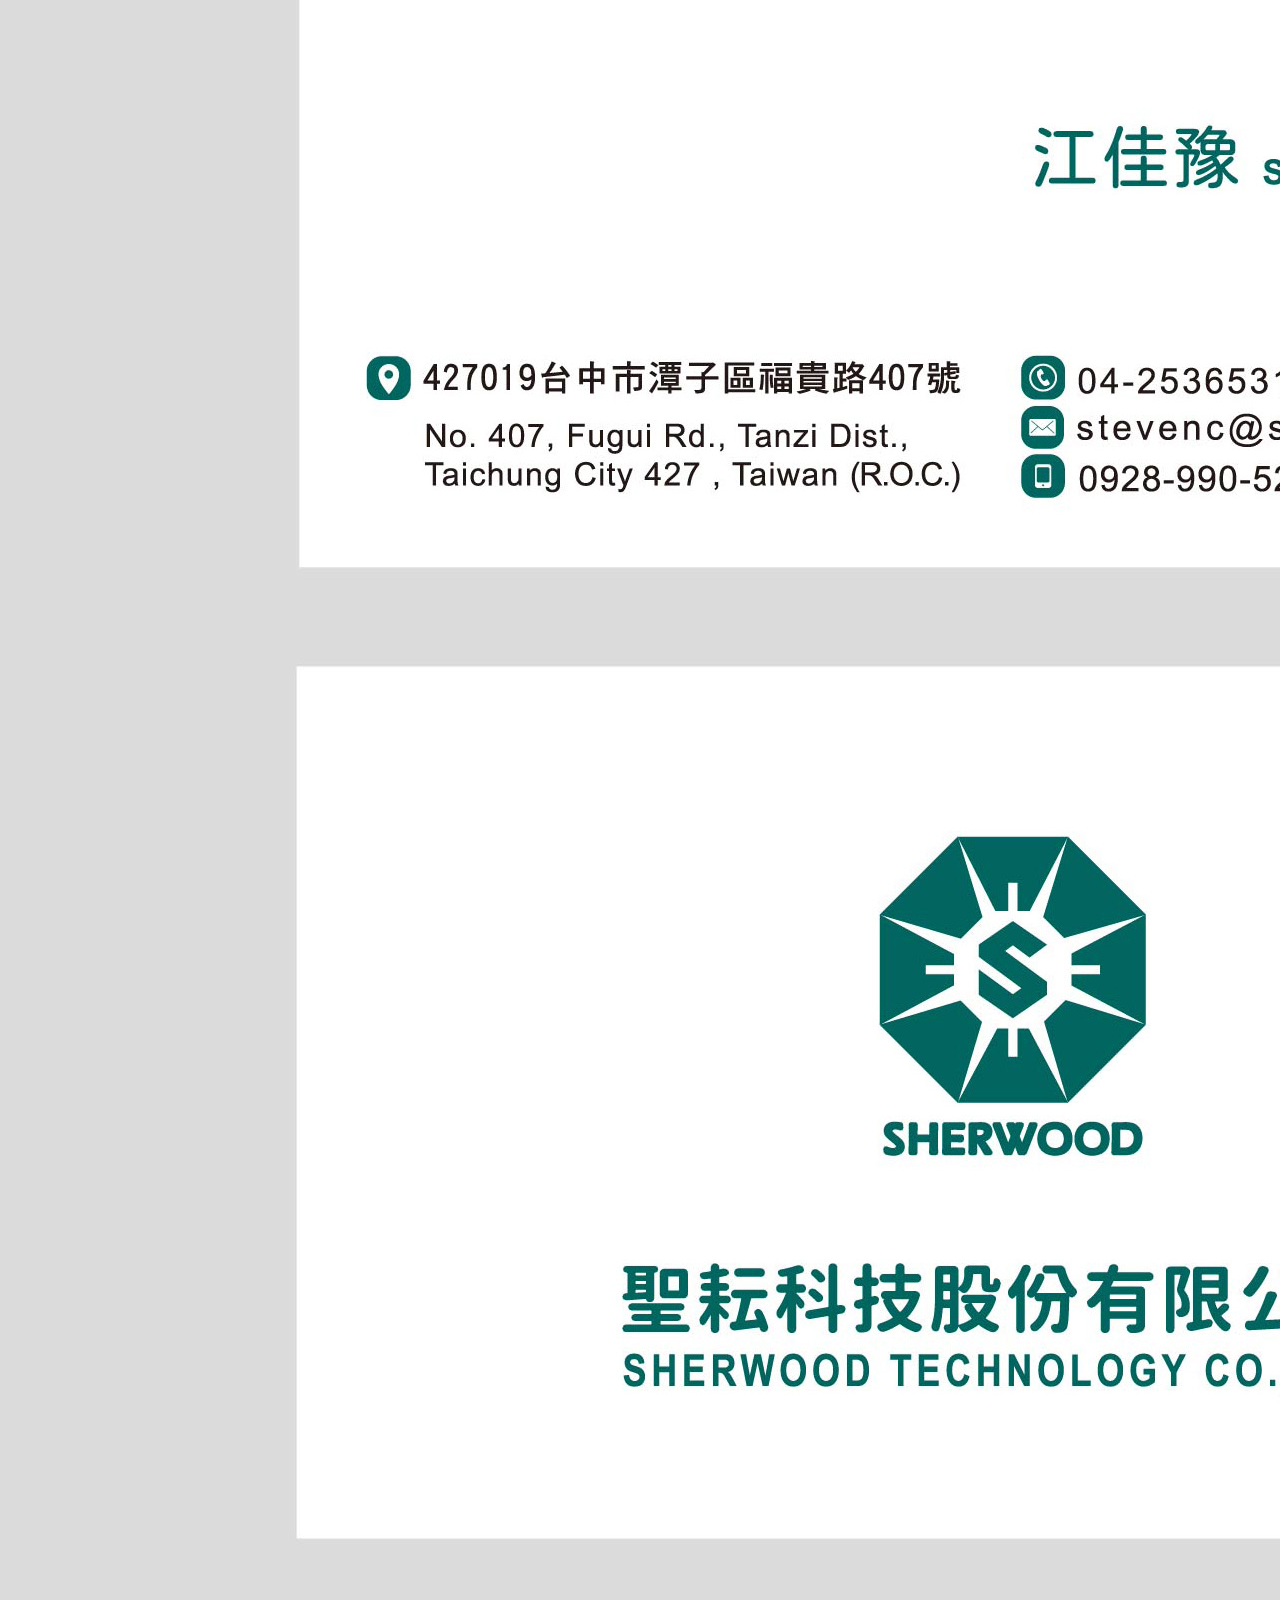
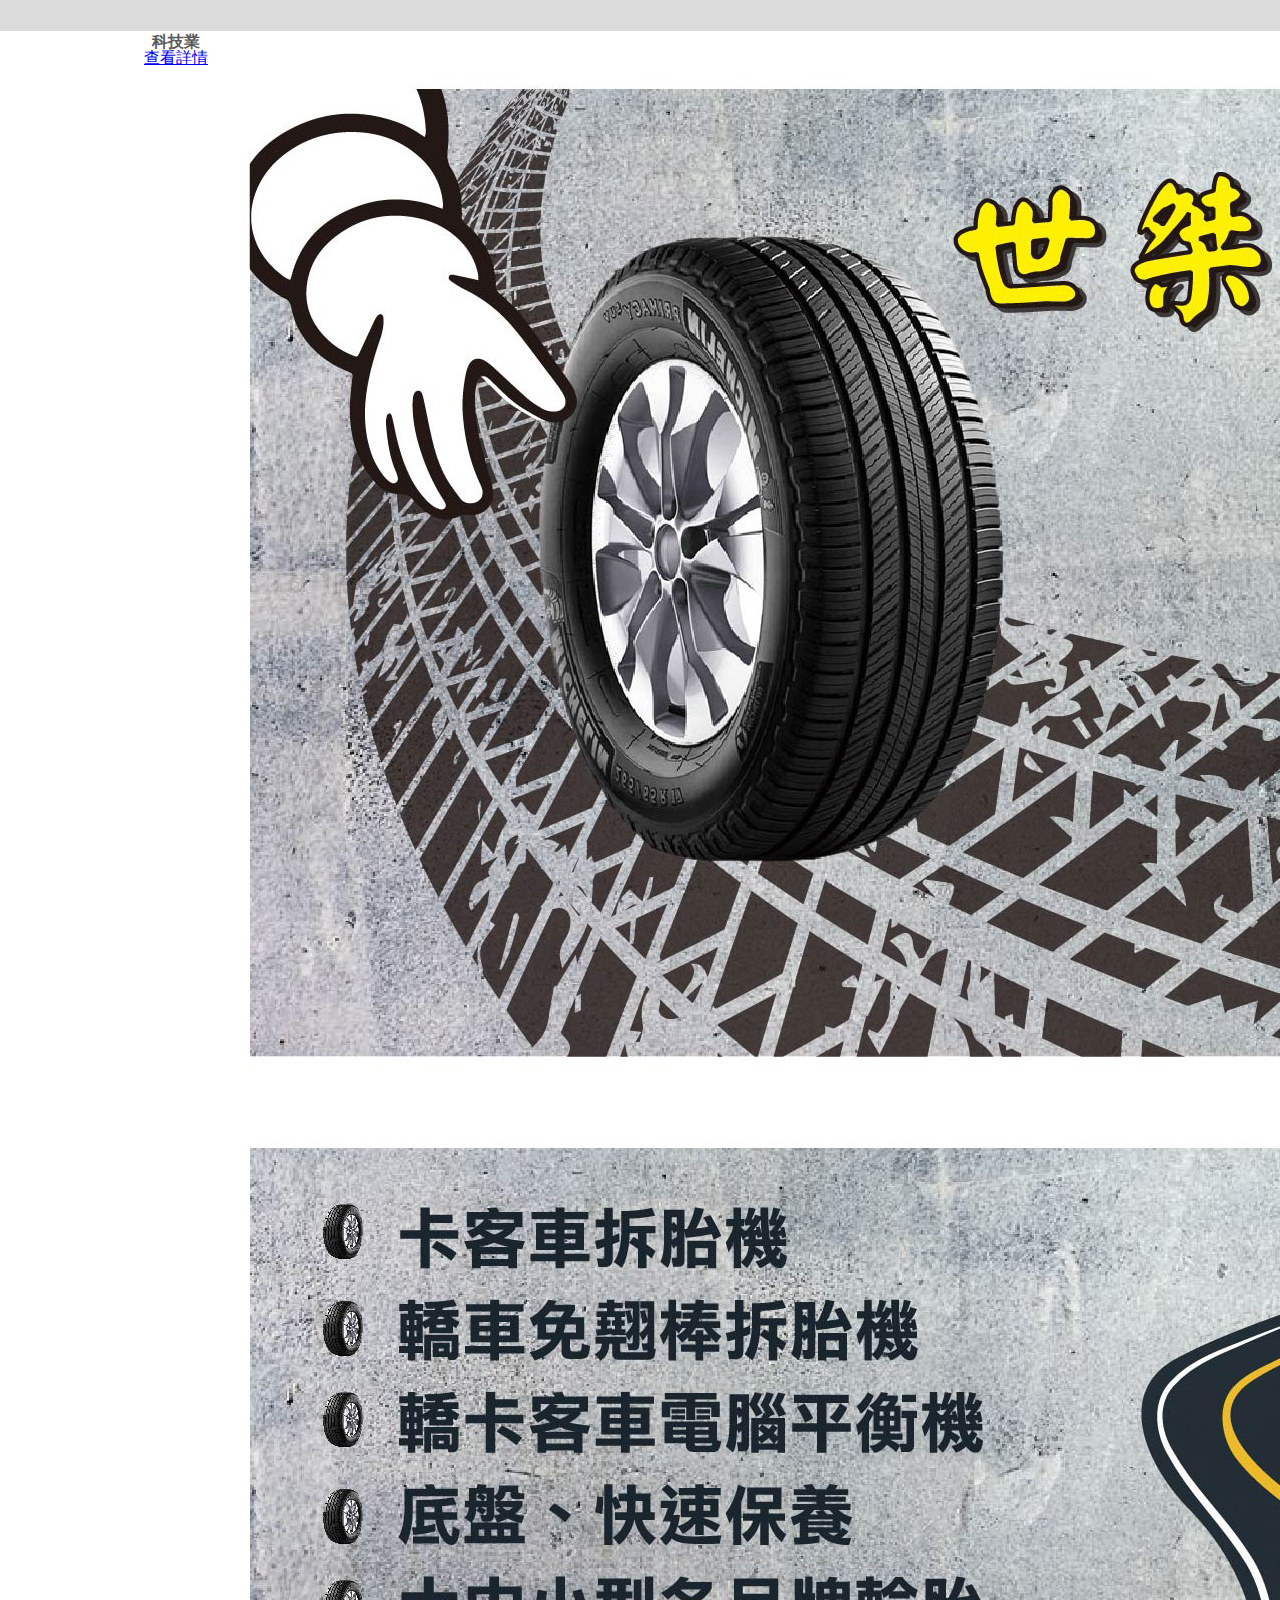
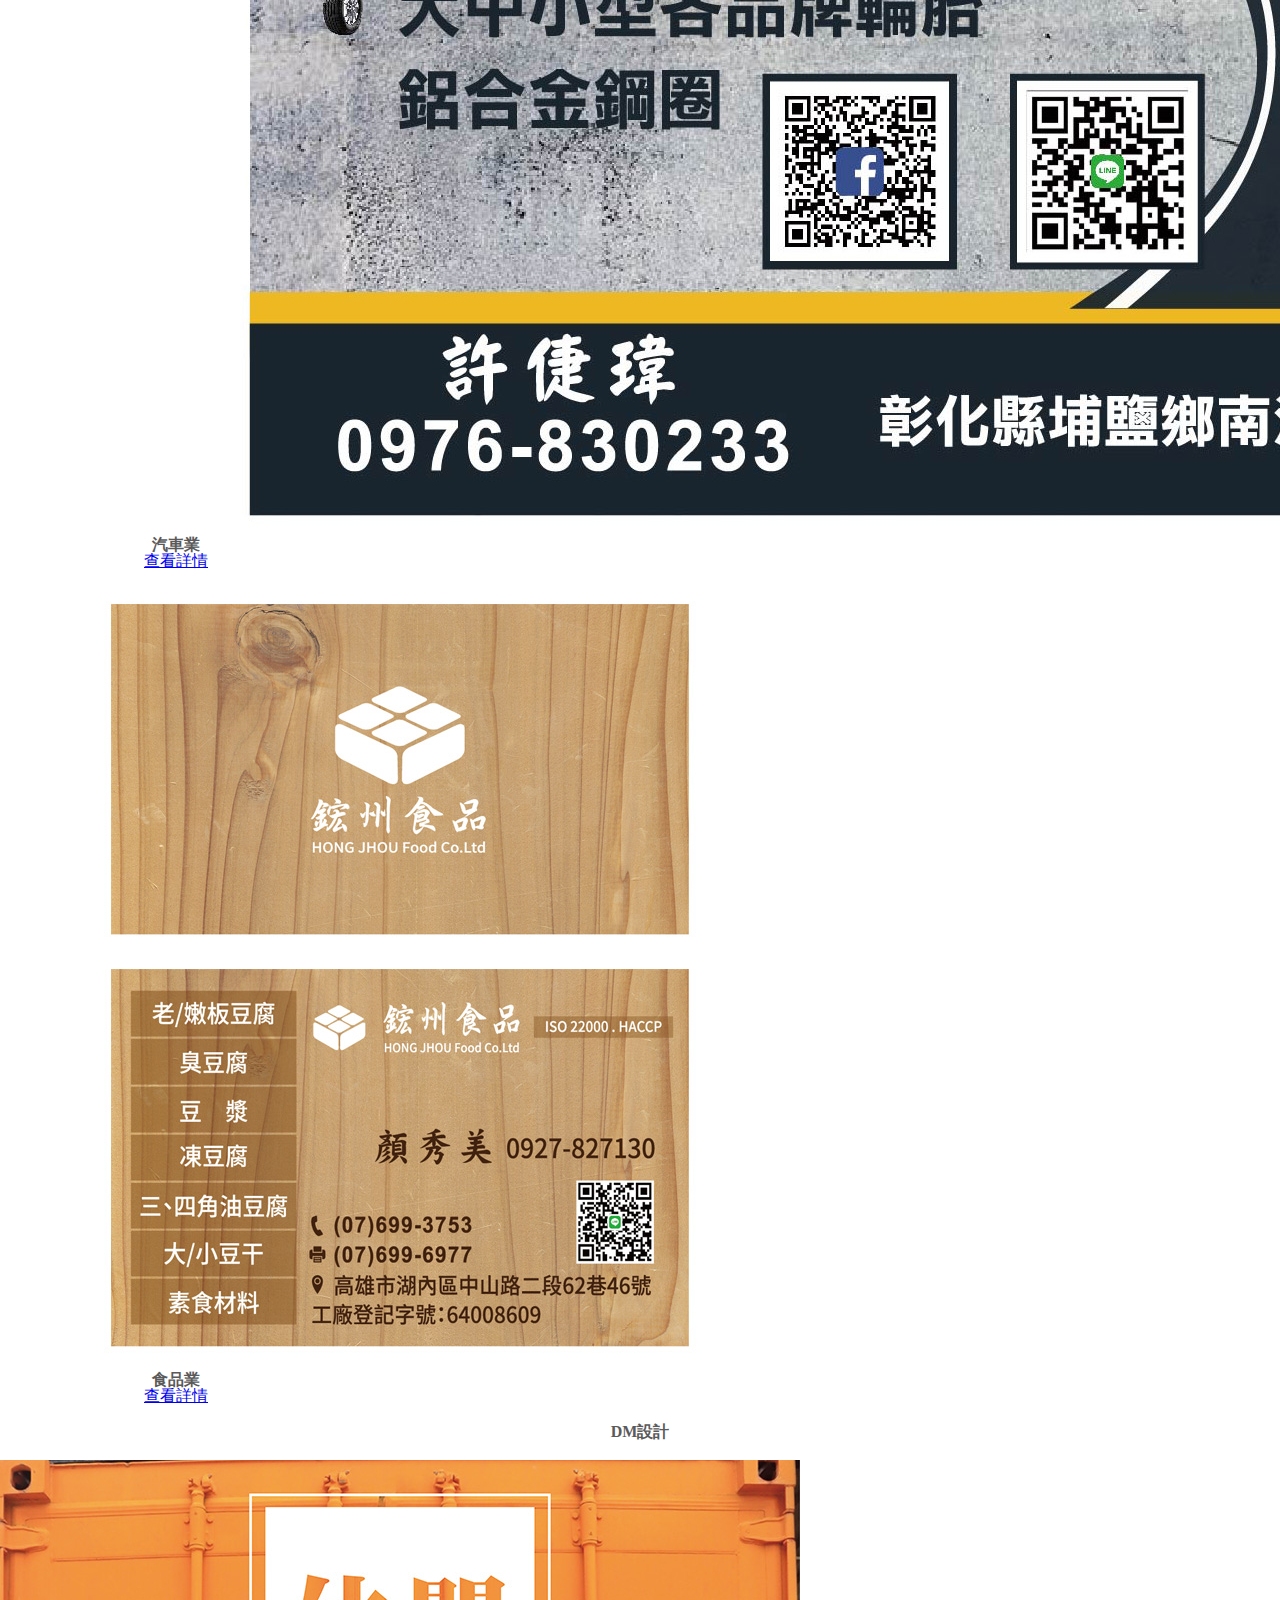
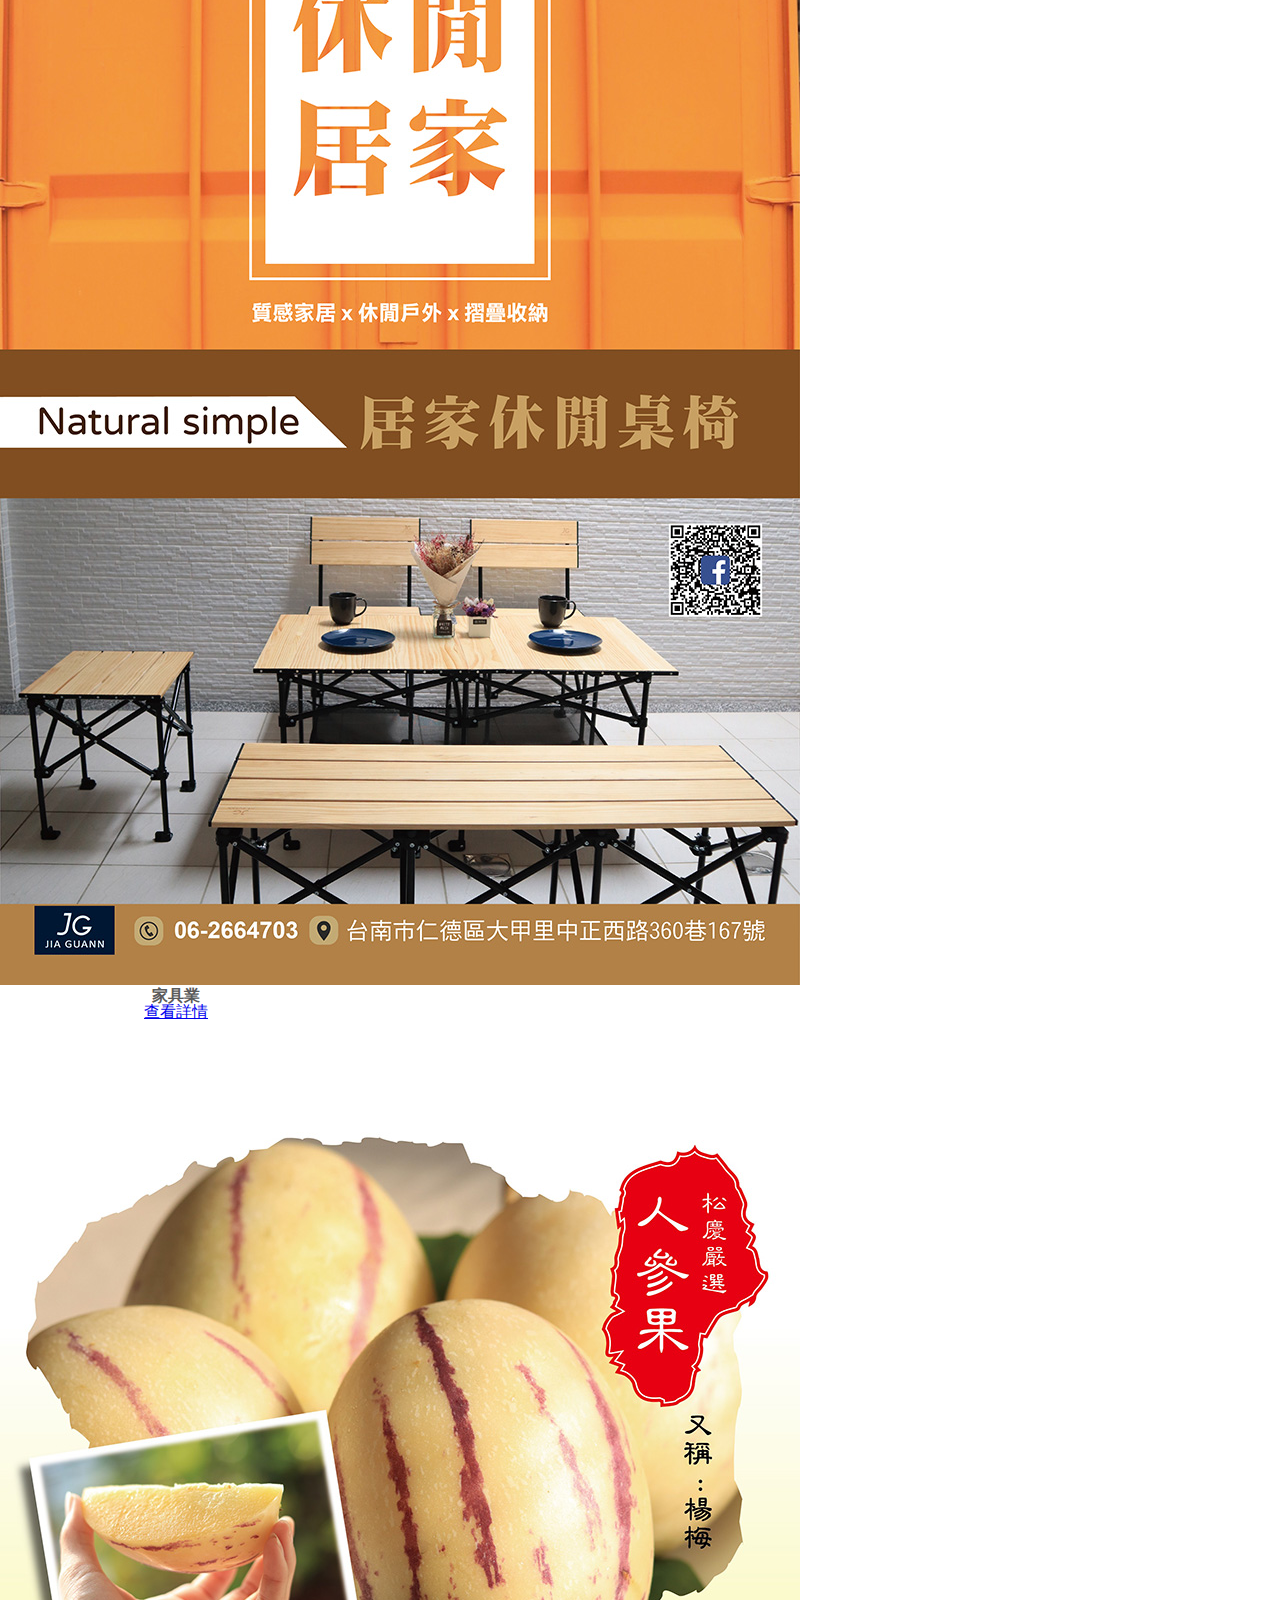
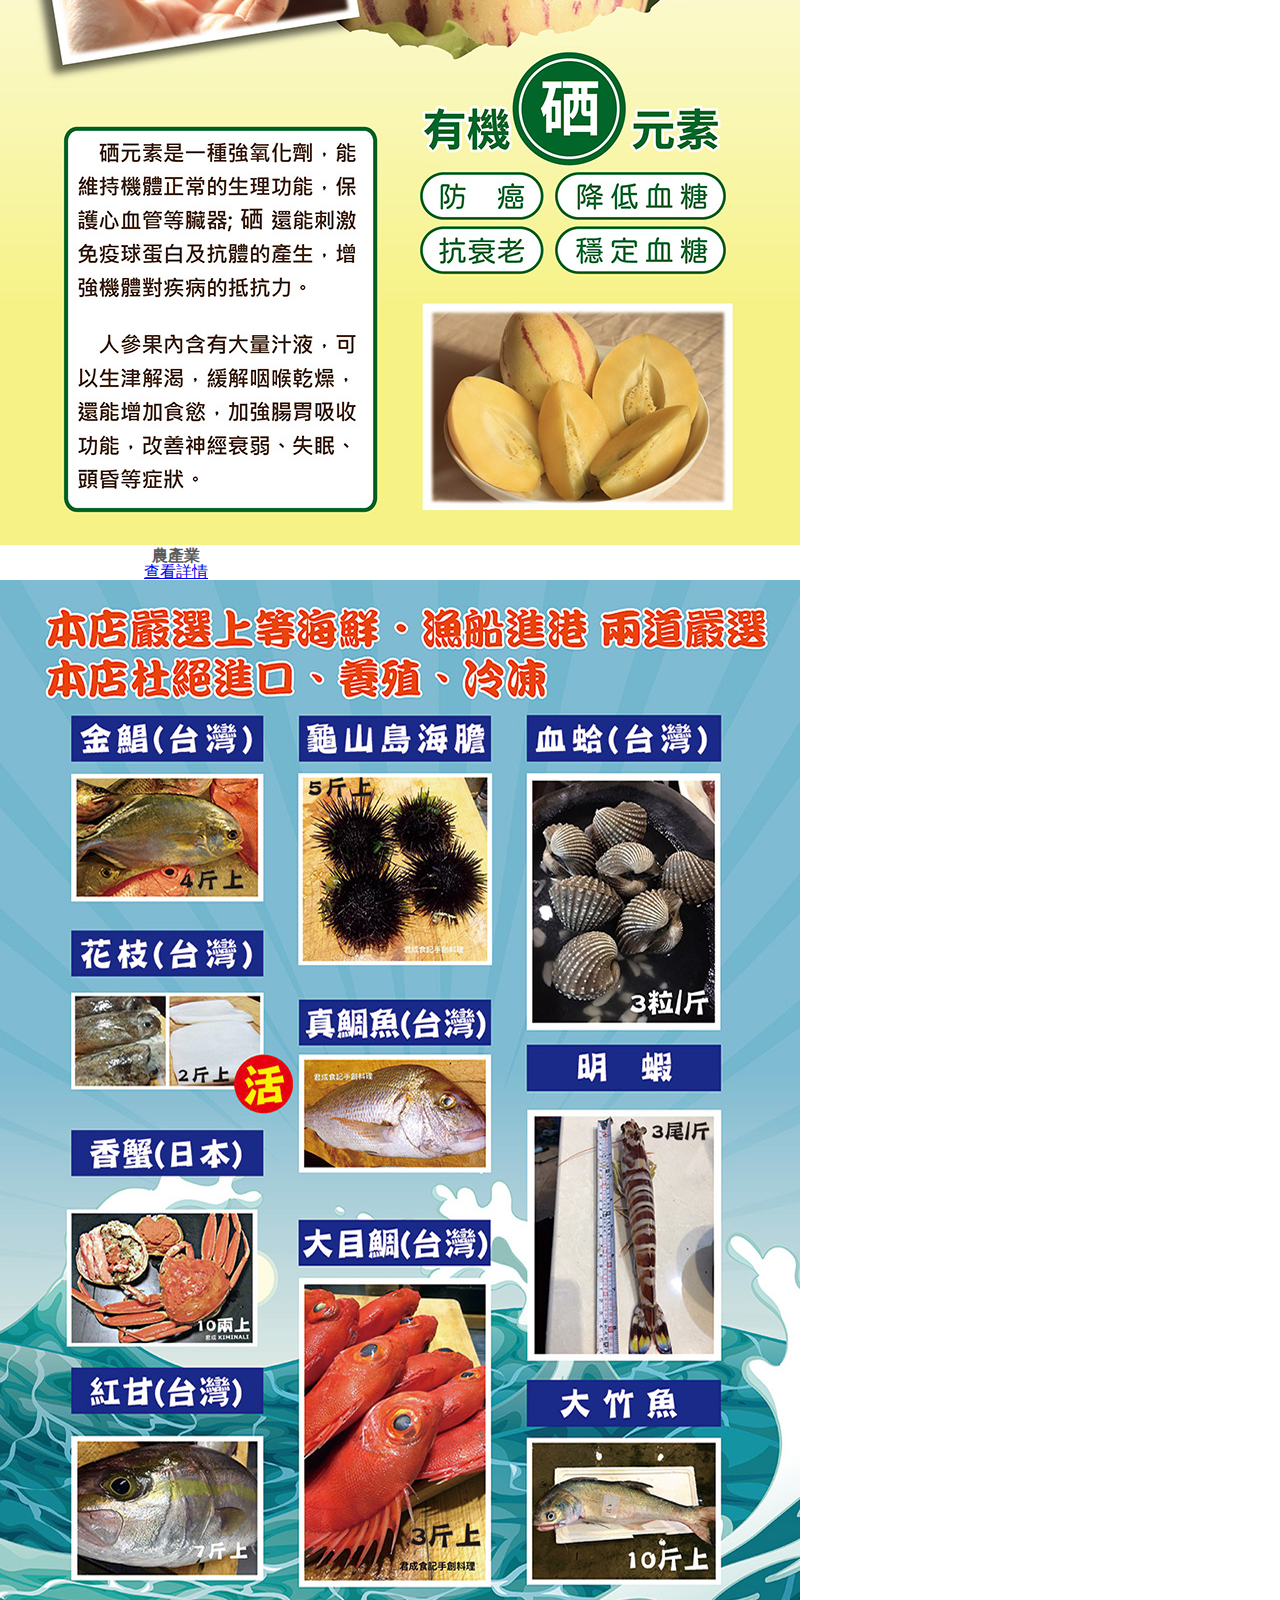
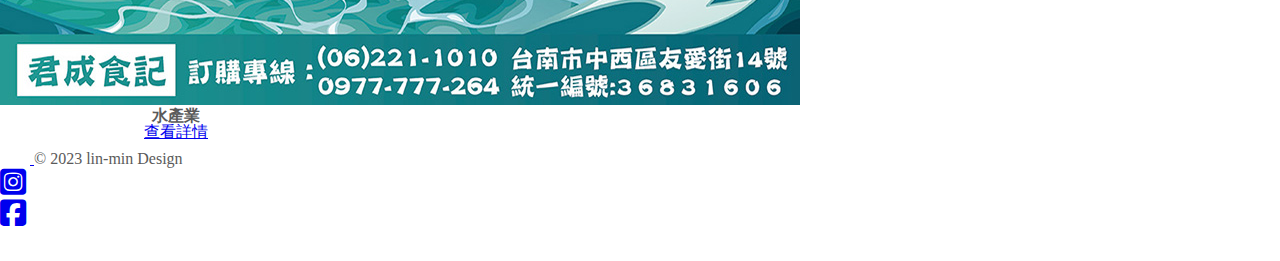
==== commit 89714db0: "WoodMin" ====
--- a/linmin_project/index.html
+++ b/linmin_project/index.html
@@ -5,7 +5,7 @@
         <meta http-equiv="X-UA-Compatible" content="IE=edge" />
         <meta name="viewport" content="width=device-width, initial-scale=1.0, maximum-scals=2.0, user-scalable=no" />
 
-        <title>LinMin設計</title>
+        <title>WoodMin 悟旻設計</title>
         <!-- CSS only -->
         <link rel="stylesheet" type="text/css" href="css/reset.css" />
         <link rel="stylesheet" type="text/css" href="css/style.css" />
@@ -52,11 +52,11 @@
                 <button type="button" data-bs-target="#carouselExampleIndicators" data-bs-slide-to="2" aria-label="Slide 3"></button>
             </div>
             <div class="carousel-inner">
-                <div class="carousel-item active">
+                <!-- <div class="carousel-item active">
                     <a href="#">
                     <img src="./images/sunbanner01.jpg" class="d-block w-100" alt="..." />
                     </a>
-                </div>
+                </div> -->
                 <div class="carousel-item">
                     <a href="https://super-m-777.1shop.tw/" >
                     <img src="./images/toybanner.jpg" class="d-block w-100" alt="..." />
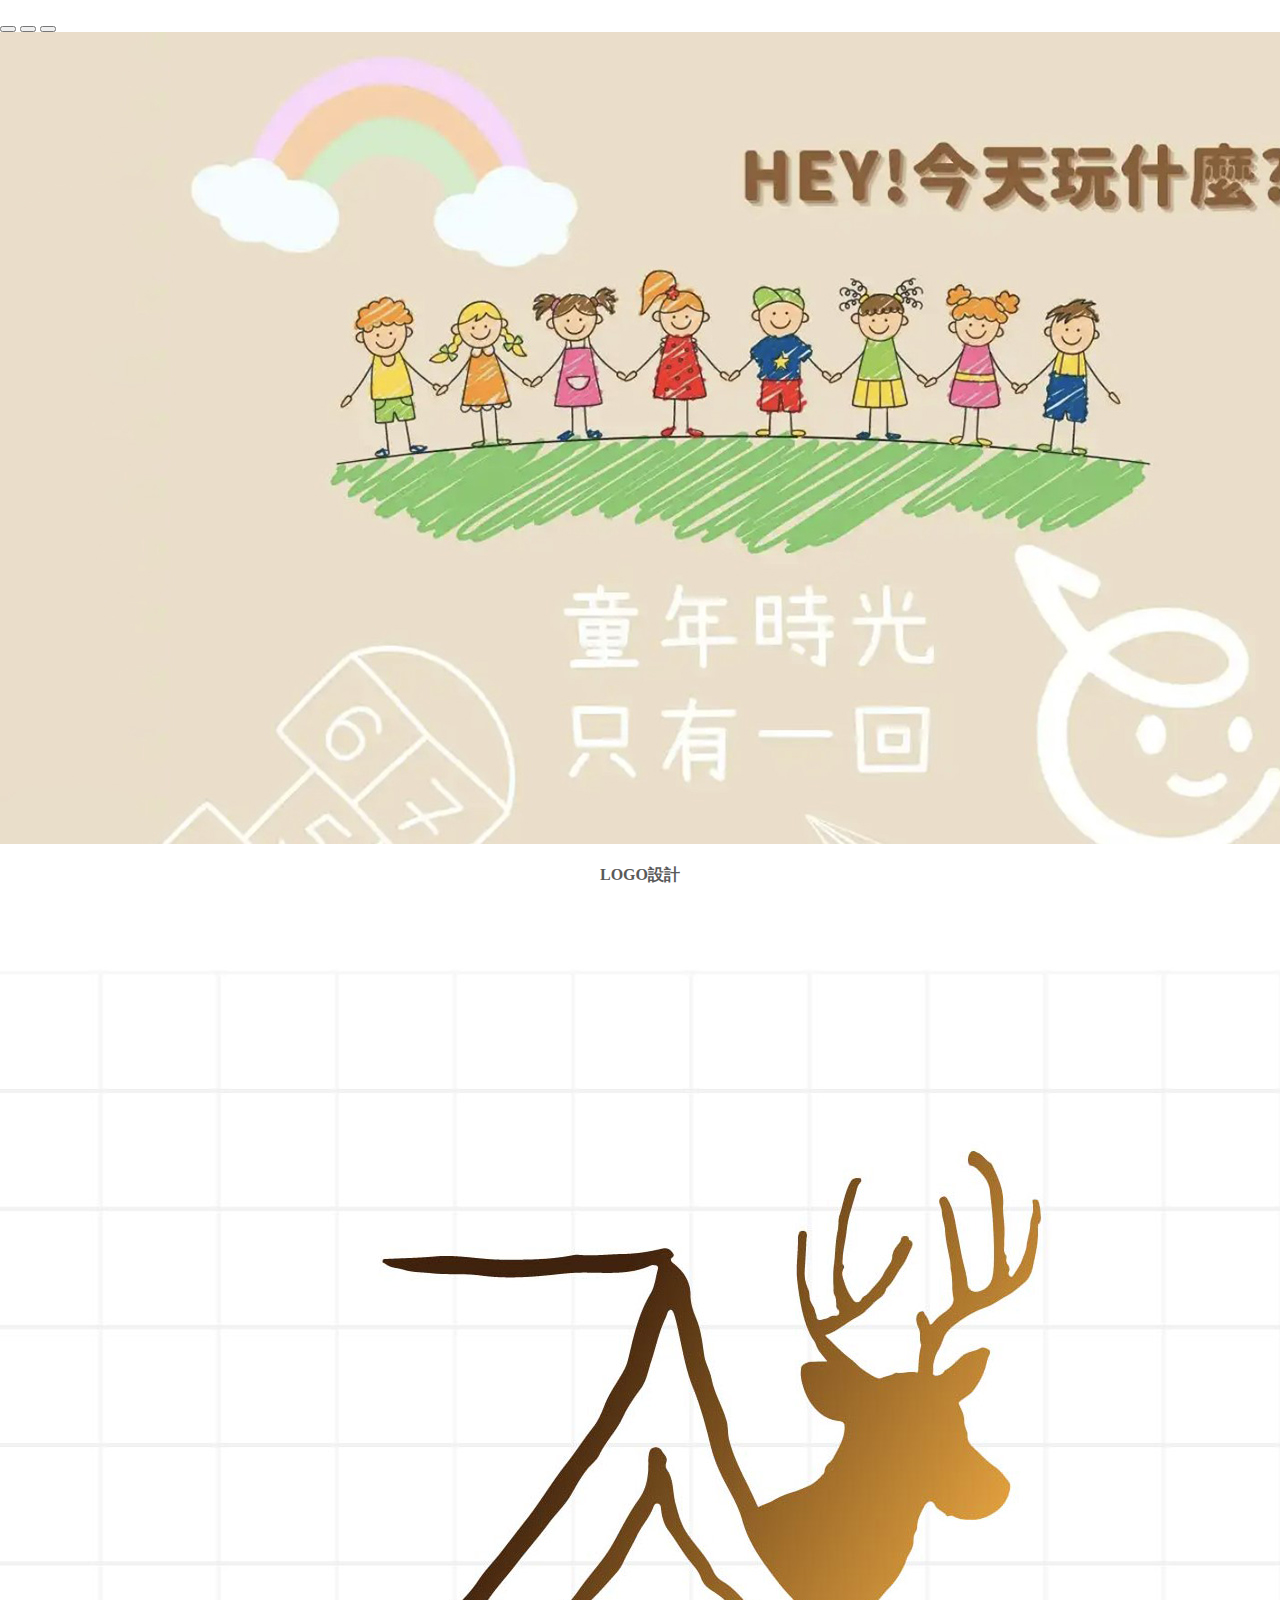
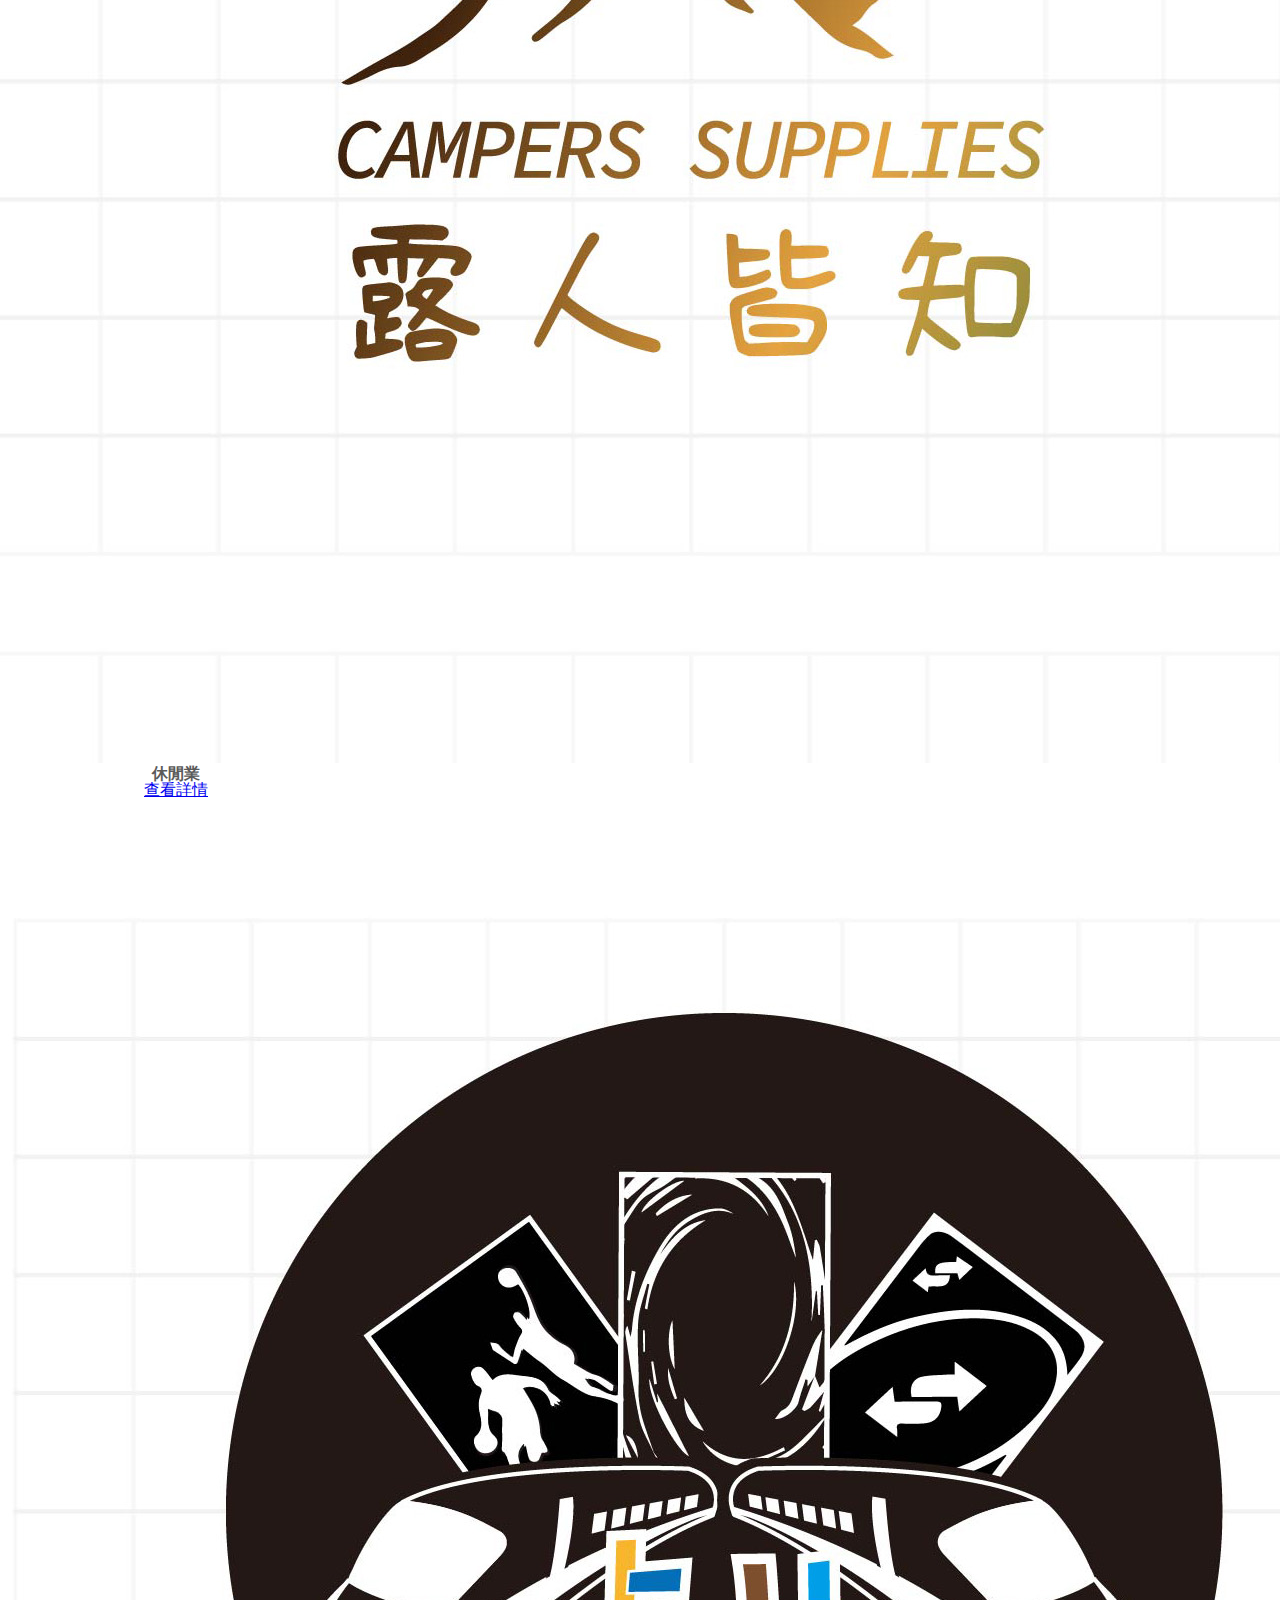
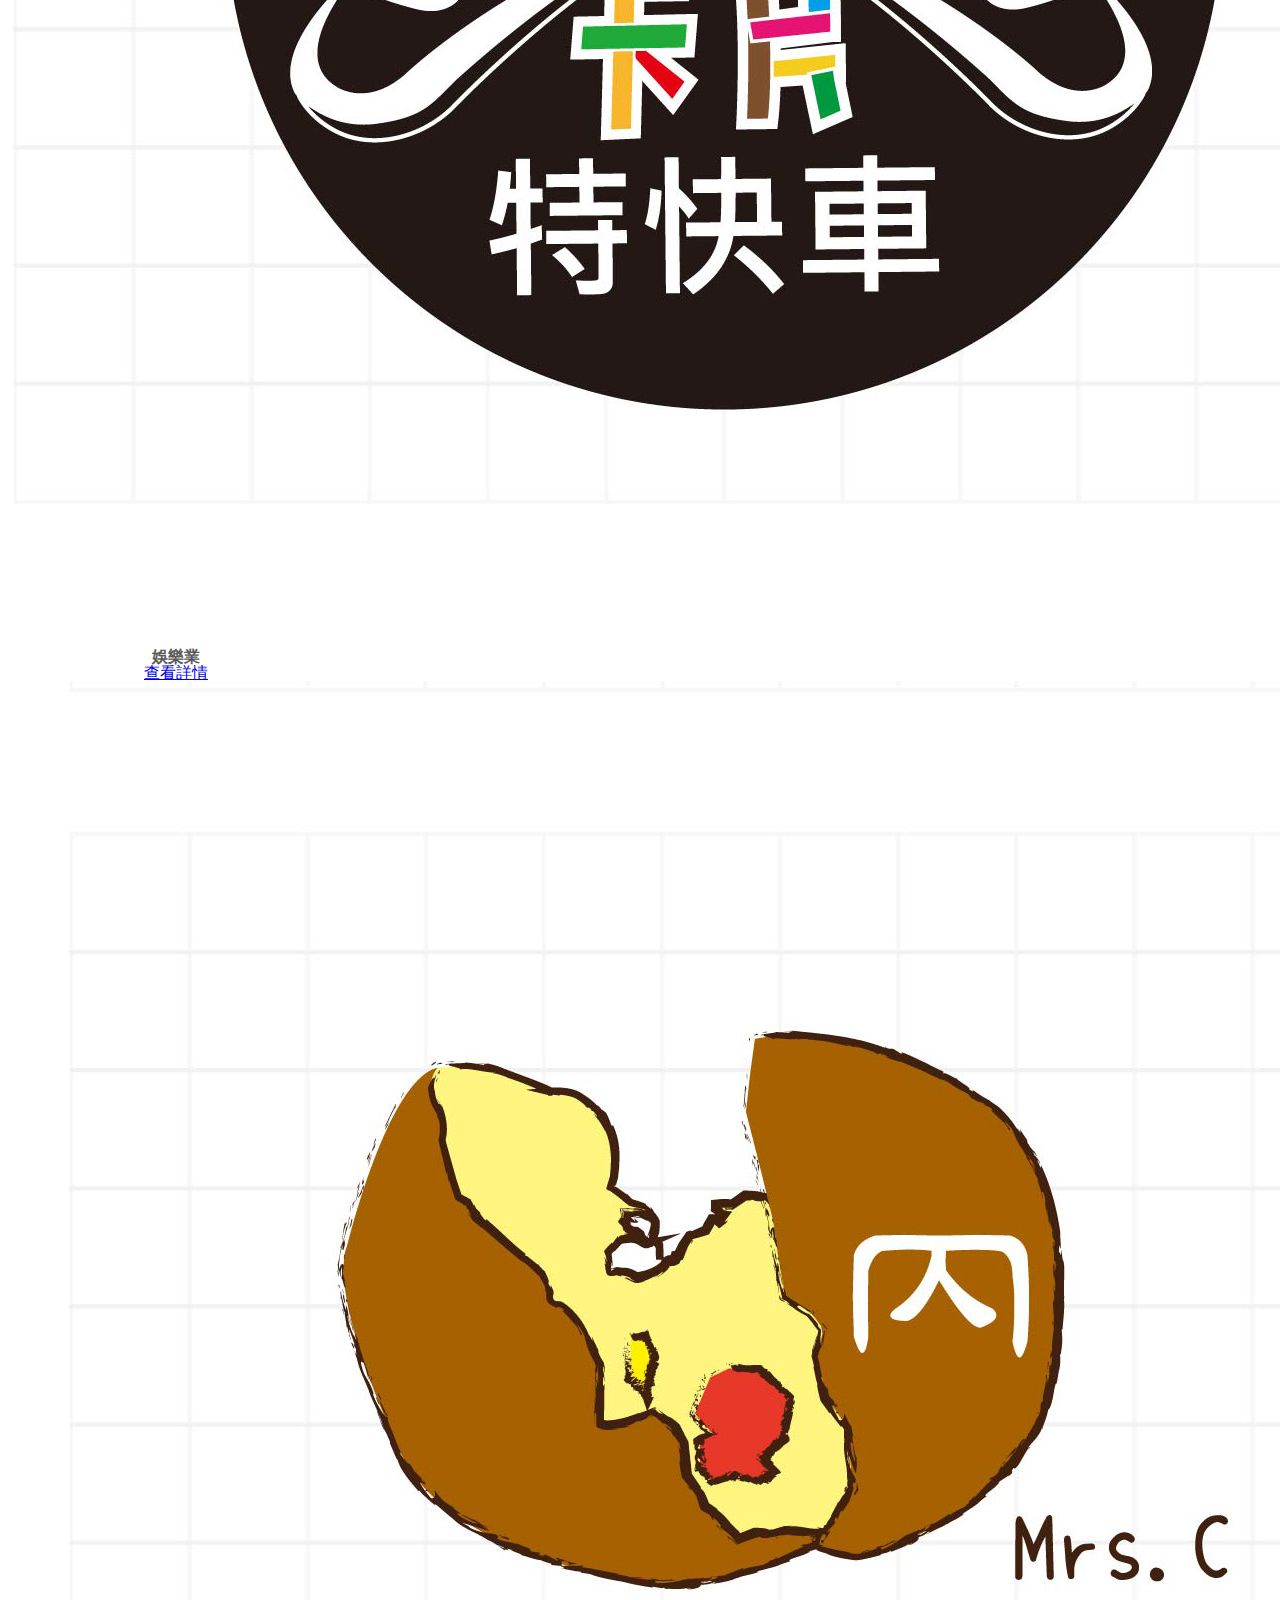
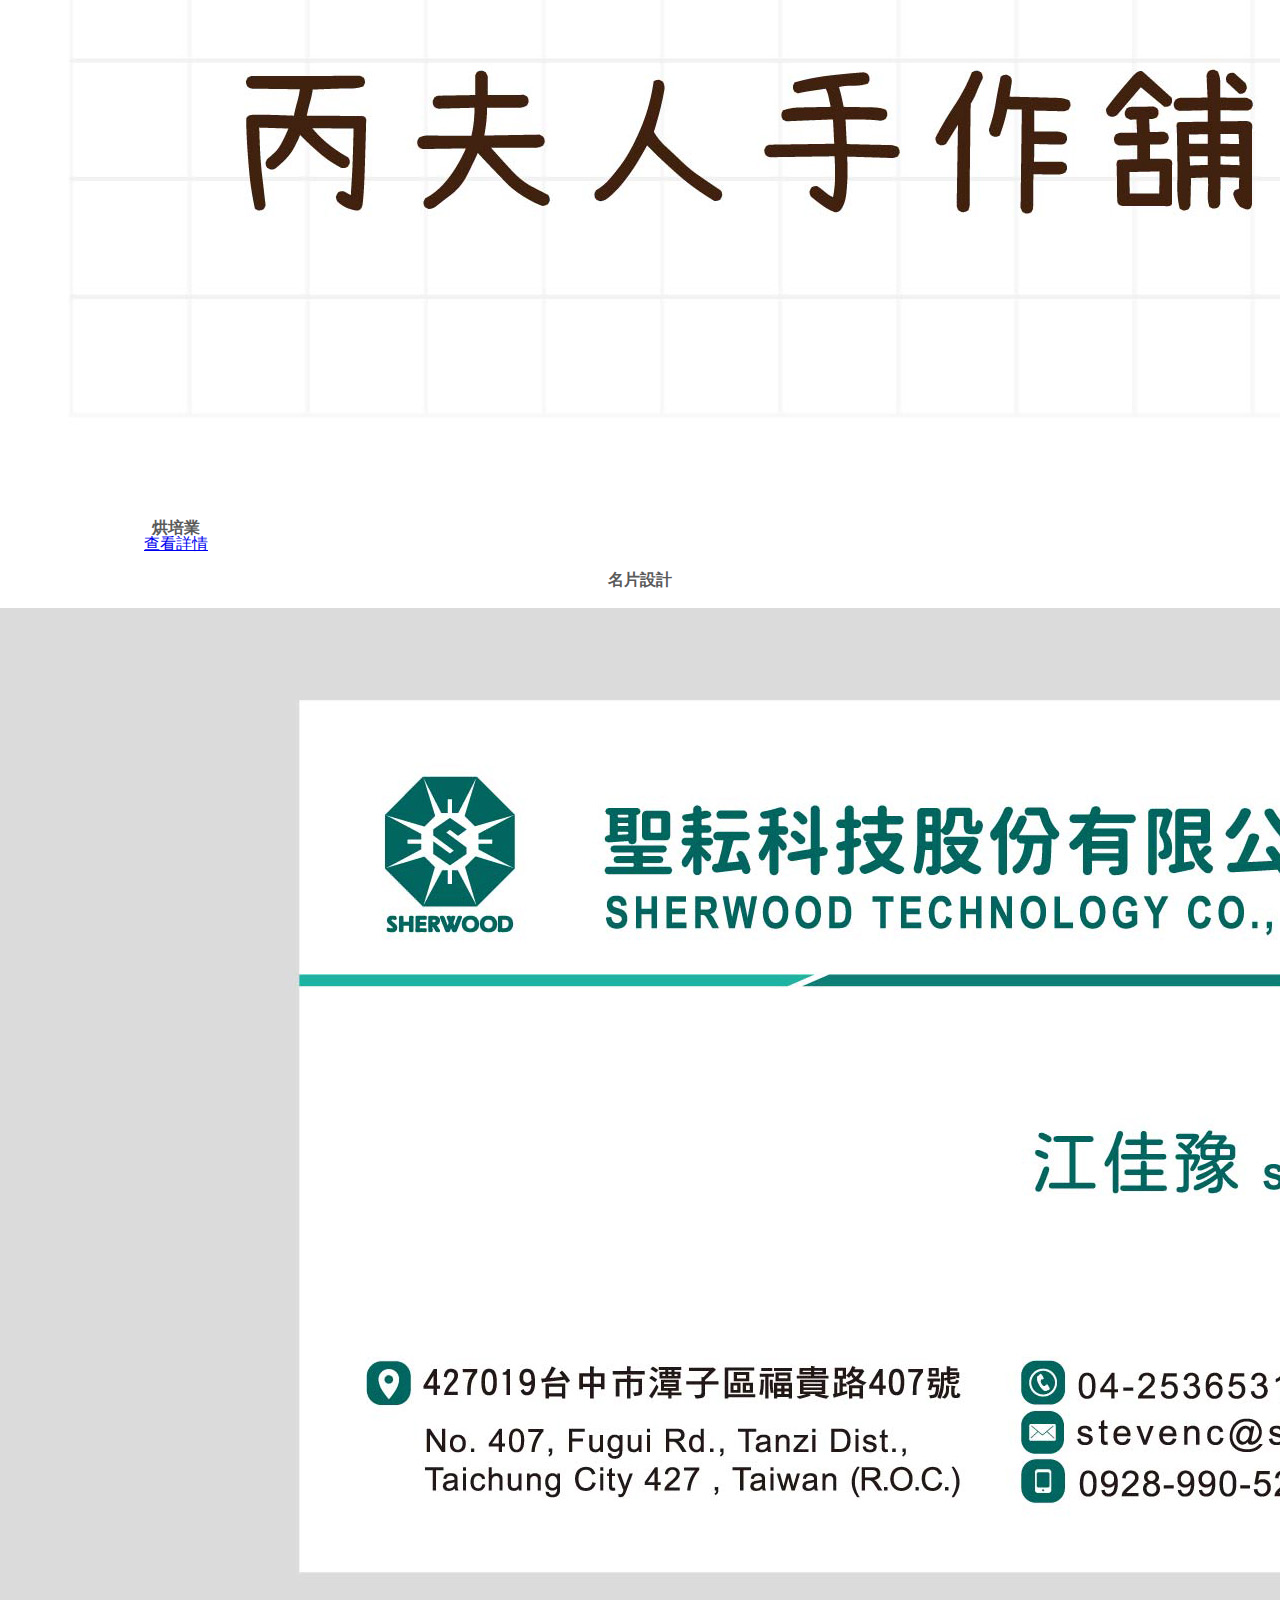
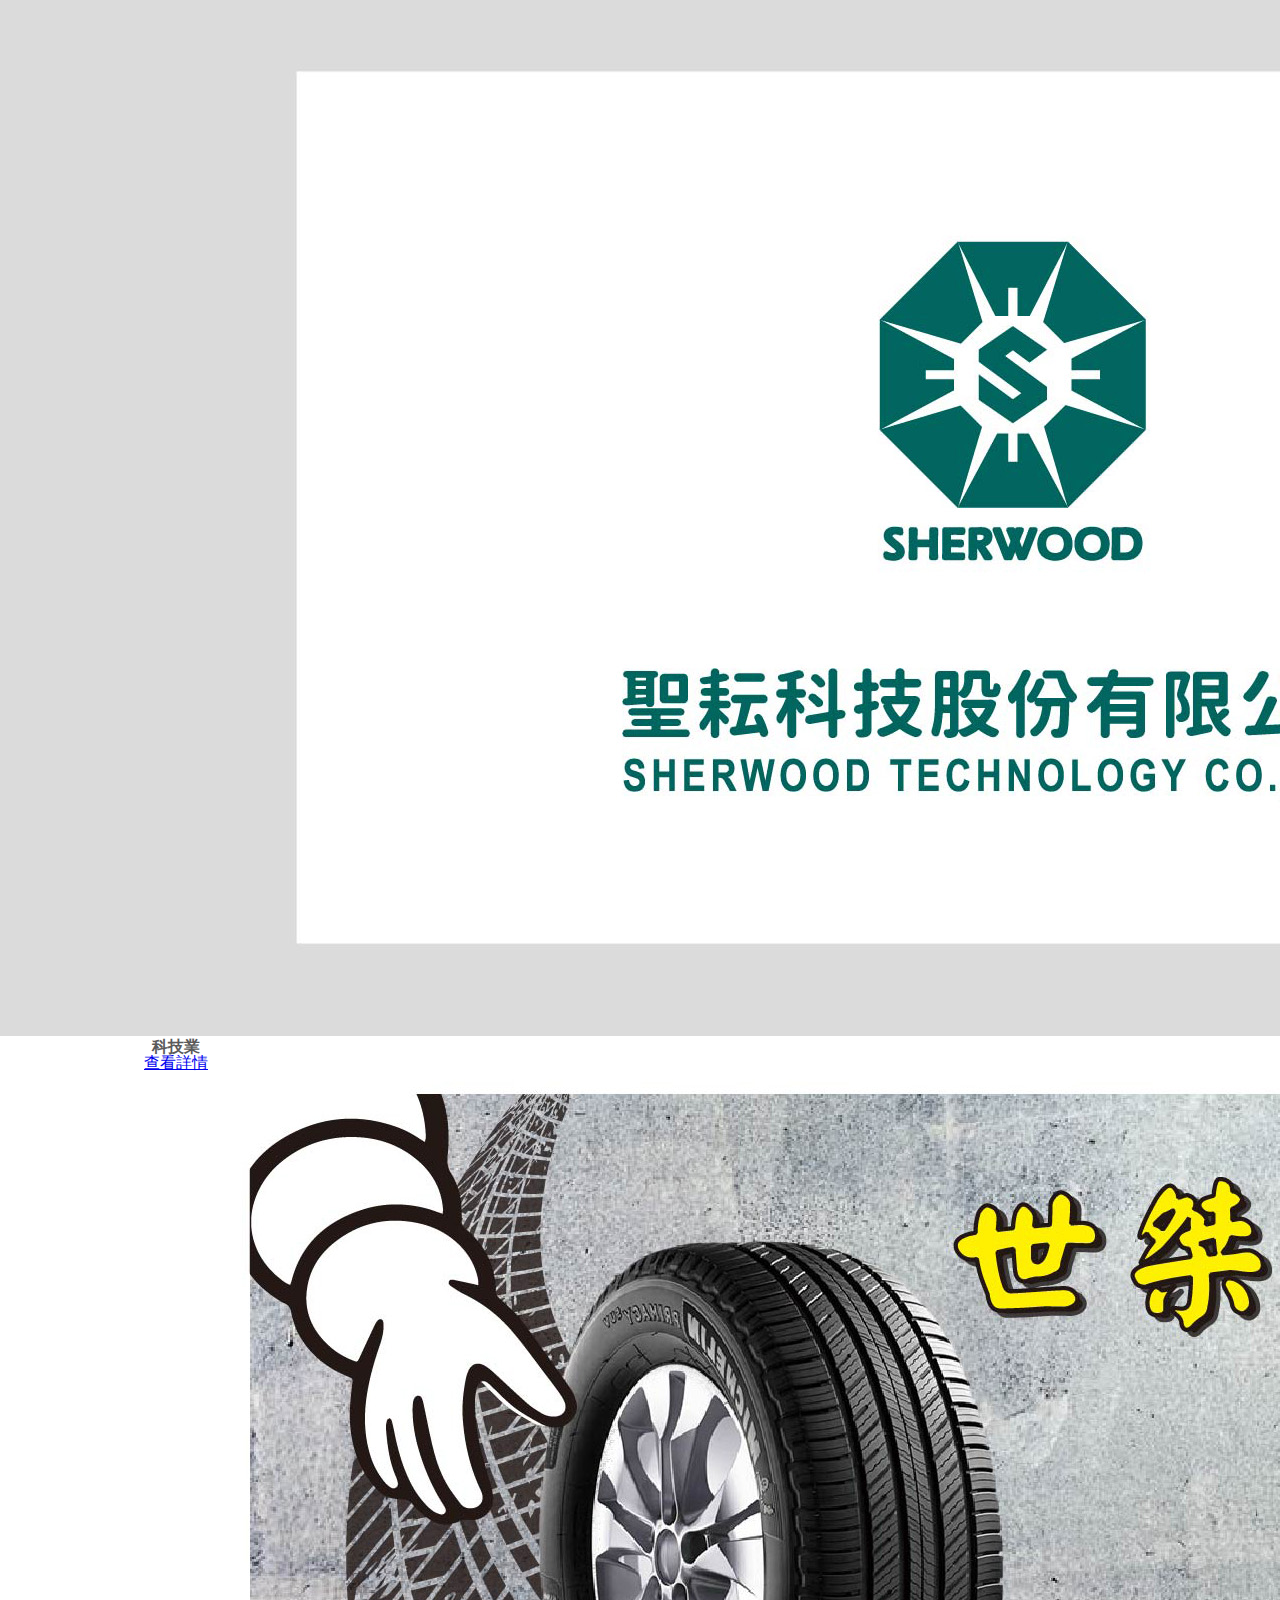
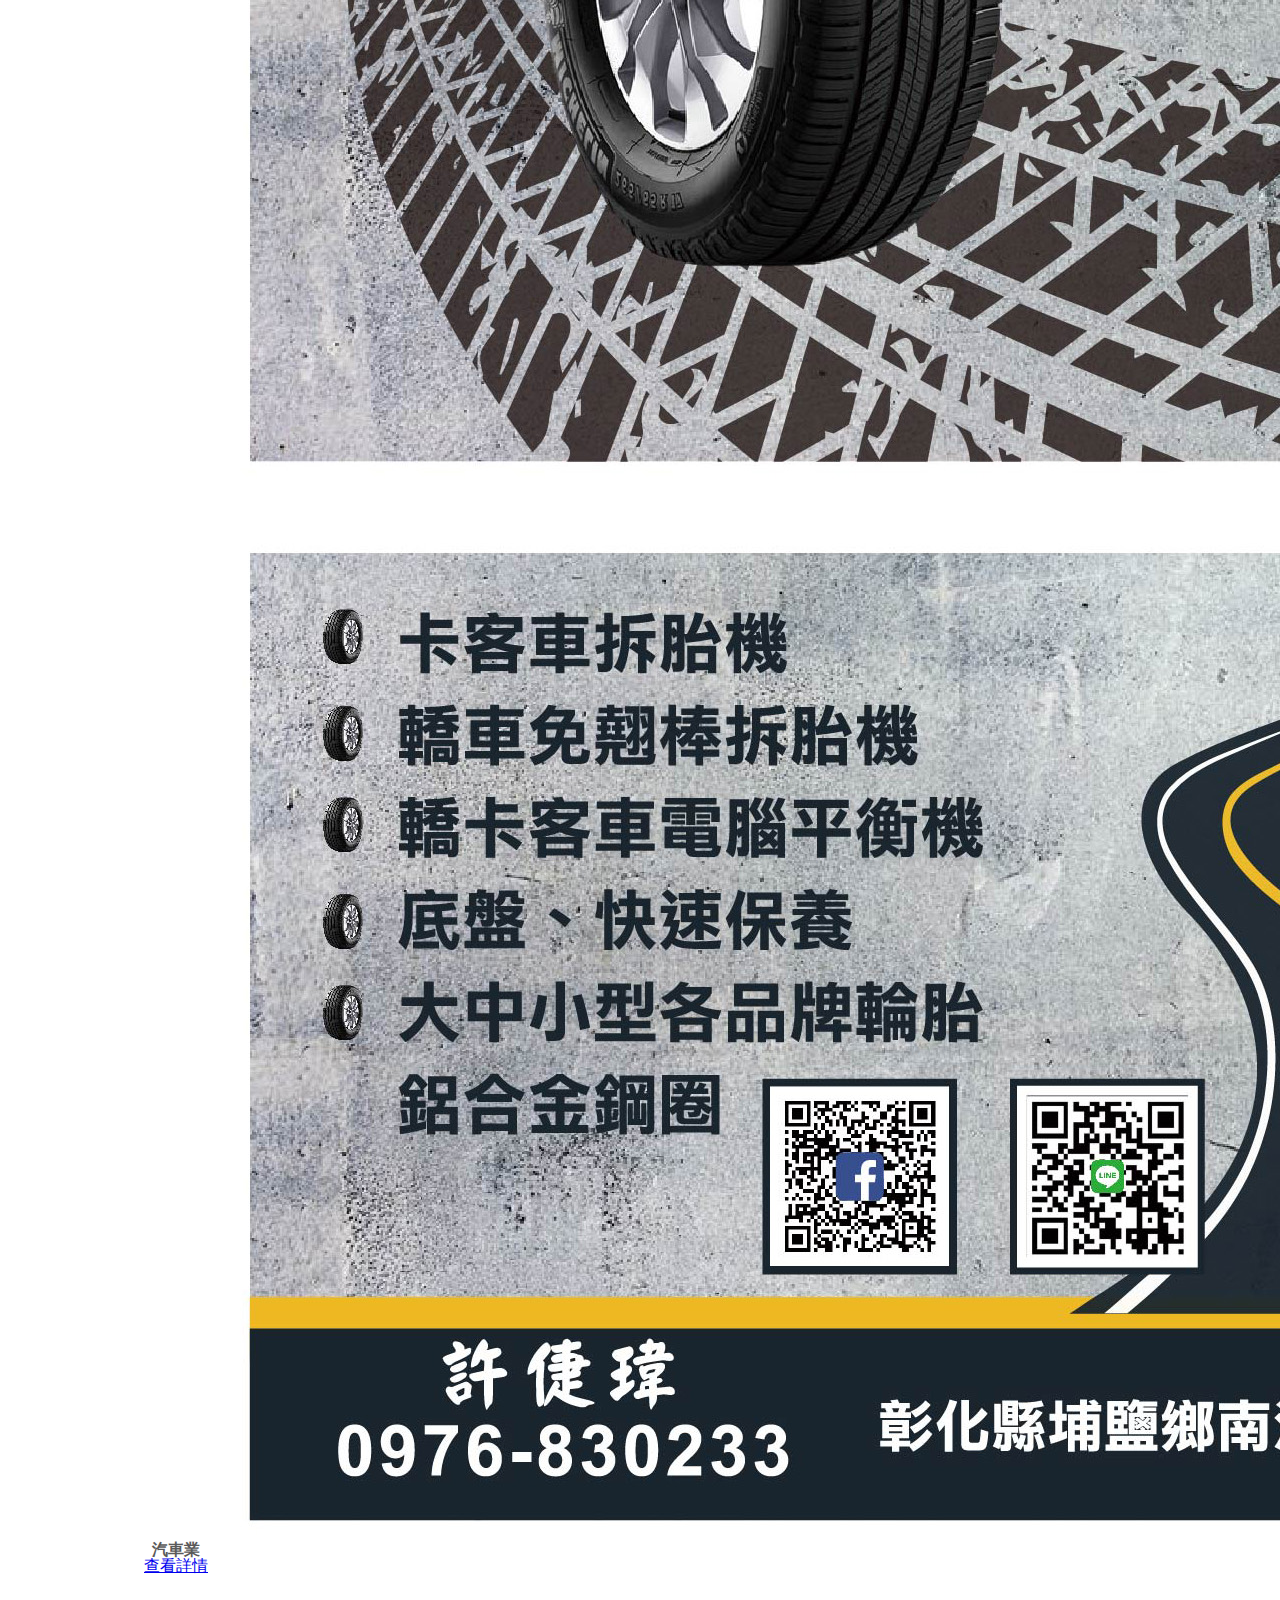
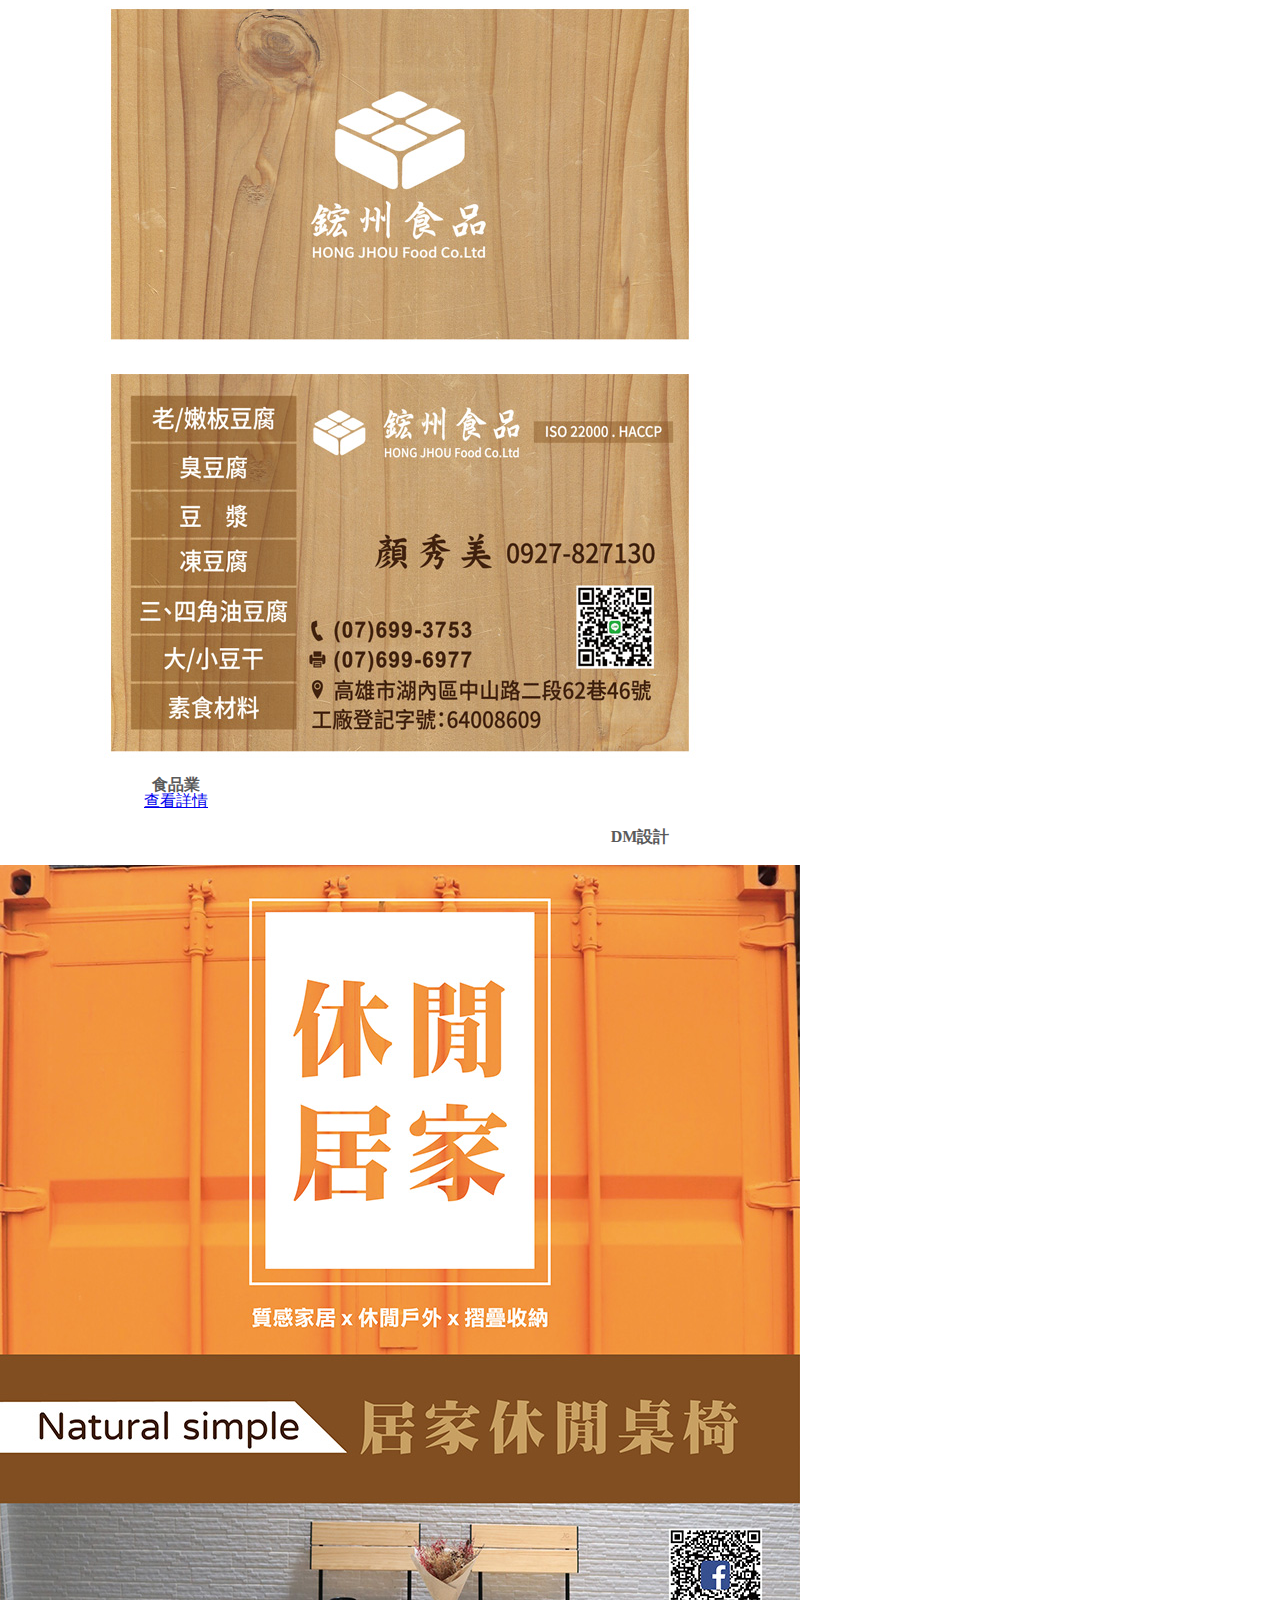
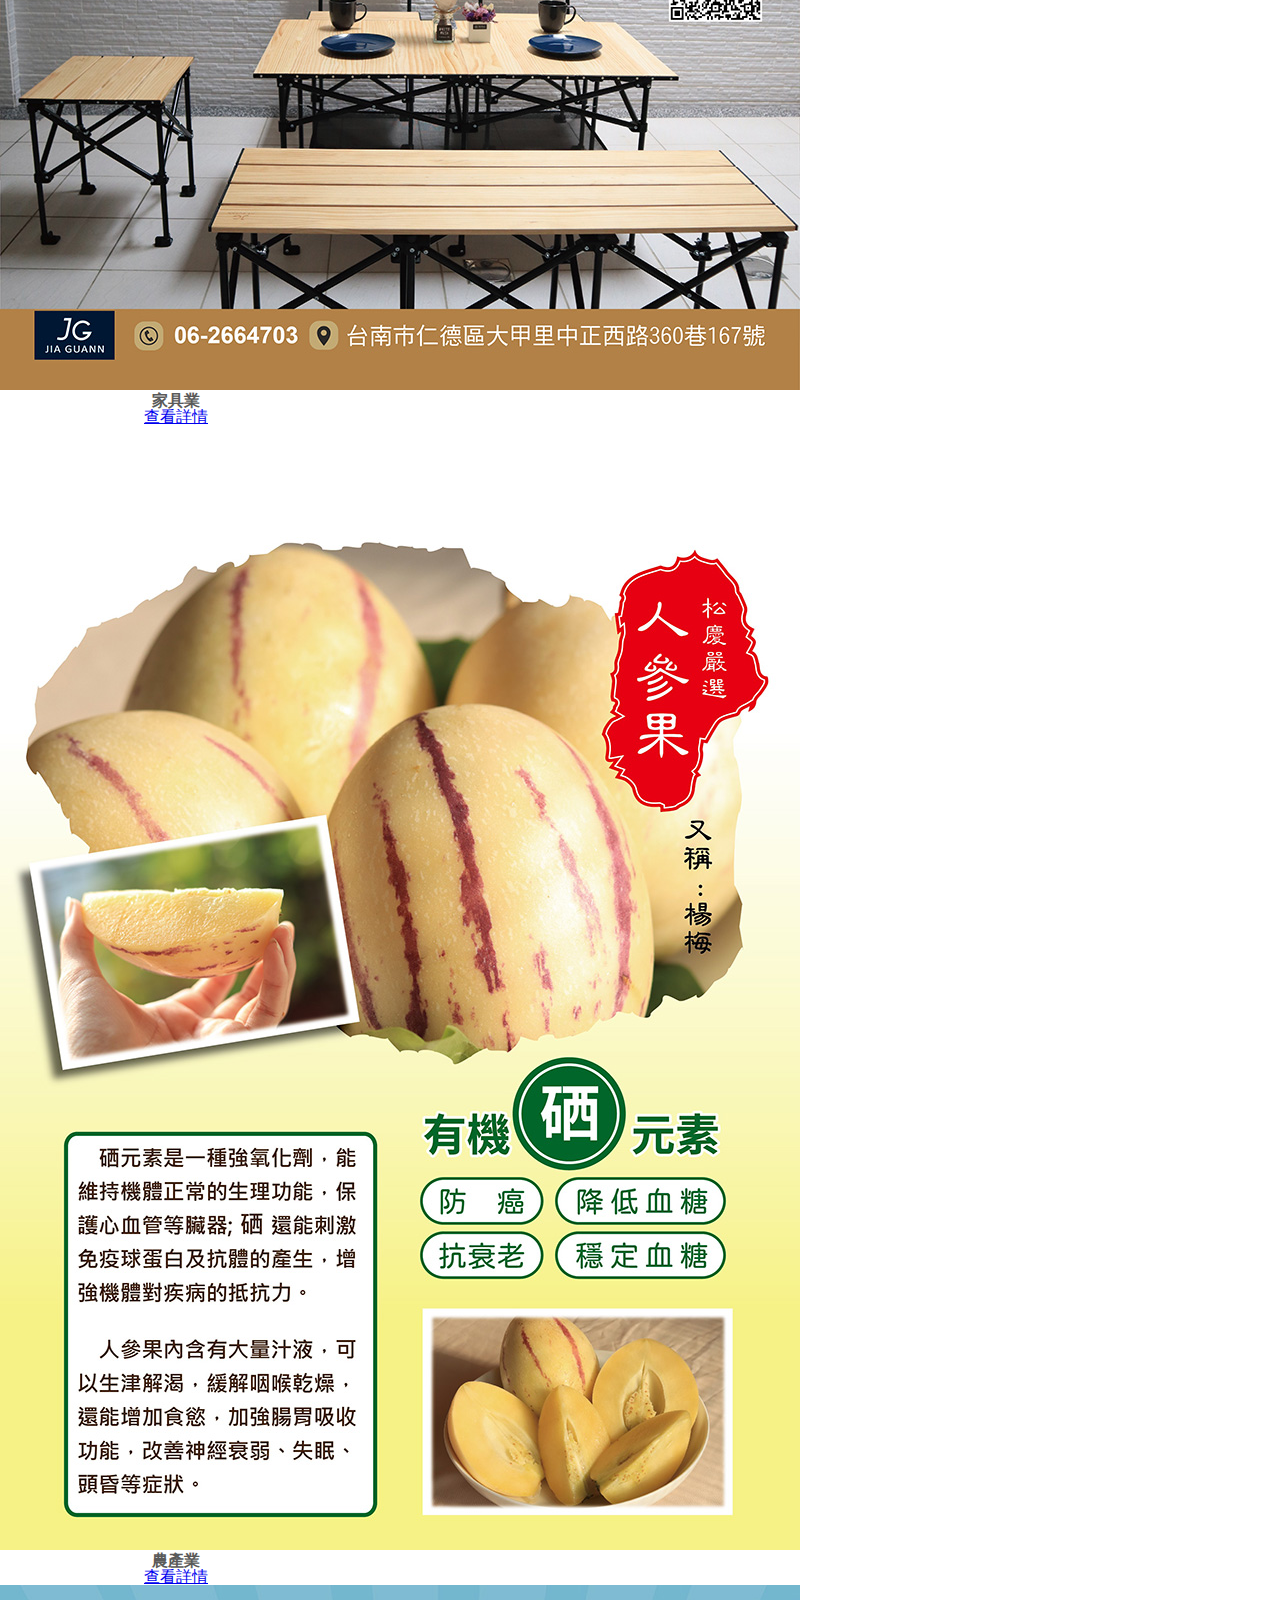
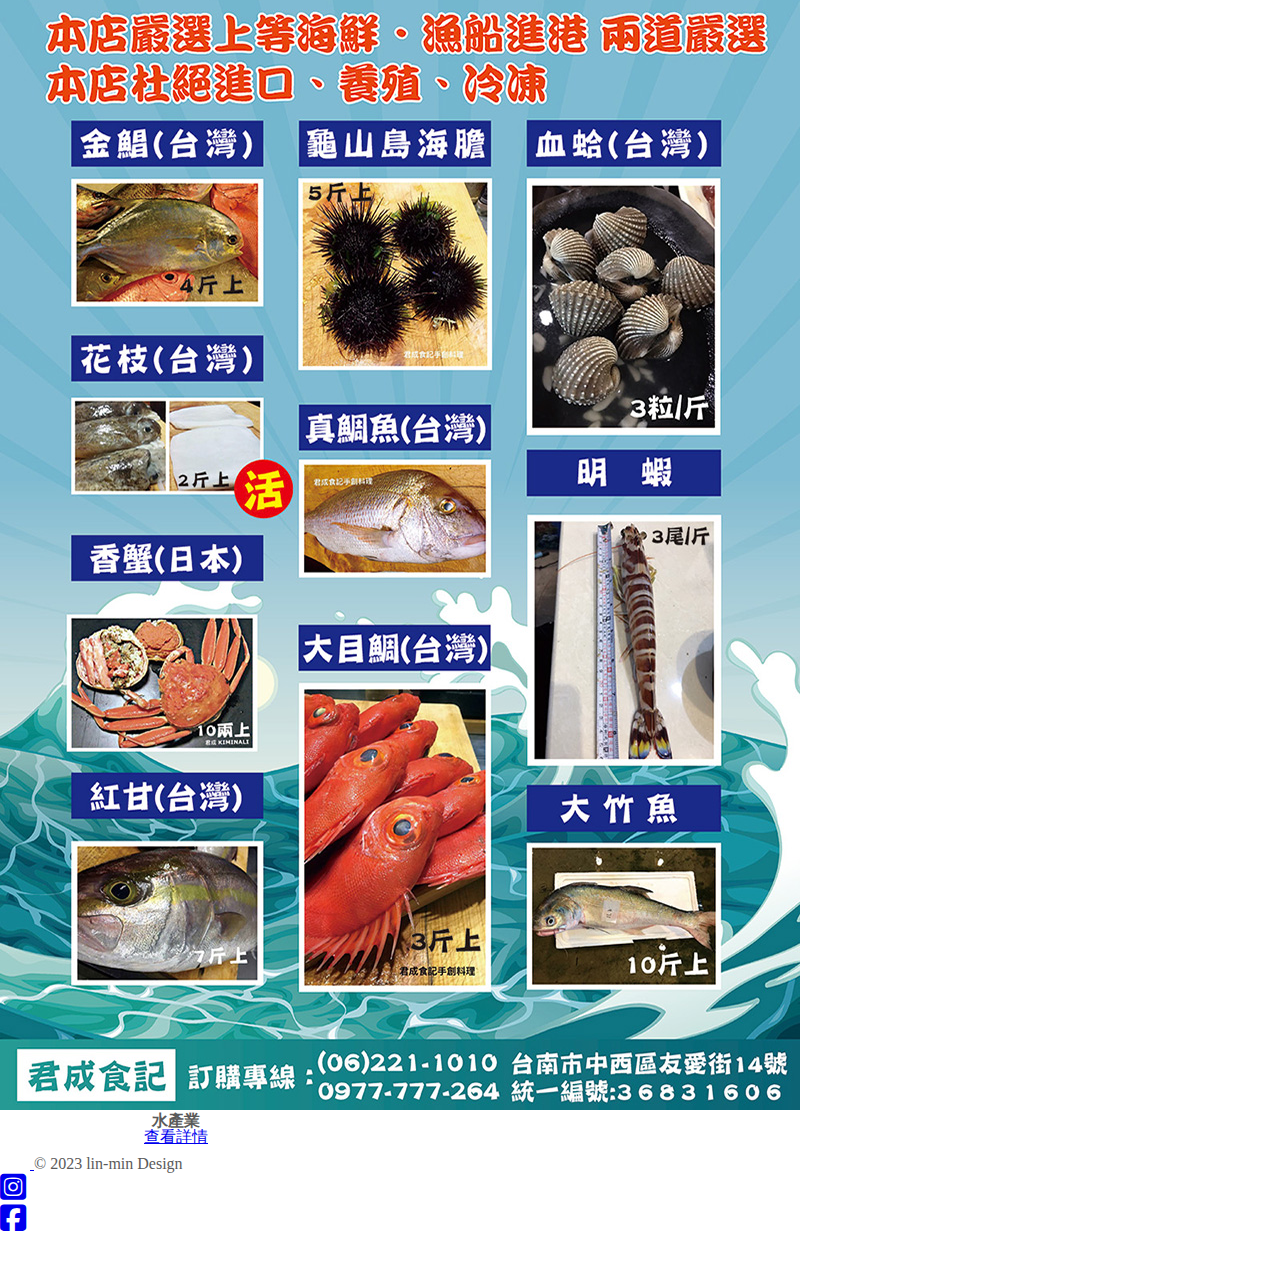
==== commit c7575a0a: "20240216" ====
--- a/linmin_project/index.html
+++ b/linmin_project/index.html
@@ -66,14 +66,6 @@
                     <img src="#" class="d-block w-100" alt="..." />
                 </div> -->
             </div>
-            <button class="carousel-control-prev" type="button" data-bs-target="#carouselExampleIndicators" data-bs-slide="prev">
-                <span class="carousel-control-prev-icon" aria-hidden="true"></span>
-                <span class="visually-hidden">Previous</span>
-            </button>
-            <button class="carousel-control-next" type="button" data-bs-target="#carouselExampleIndicators" data-bs-slide="next">
-                <span class="carousel-control-next-icon" aria-hidden="true"></span>
-                <span class="visually-hidden">Next</span>
-            </button>
         </div>
         <div class="container">
             <h3>LOGO設計</h3>
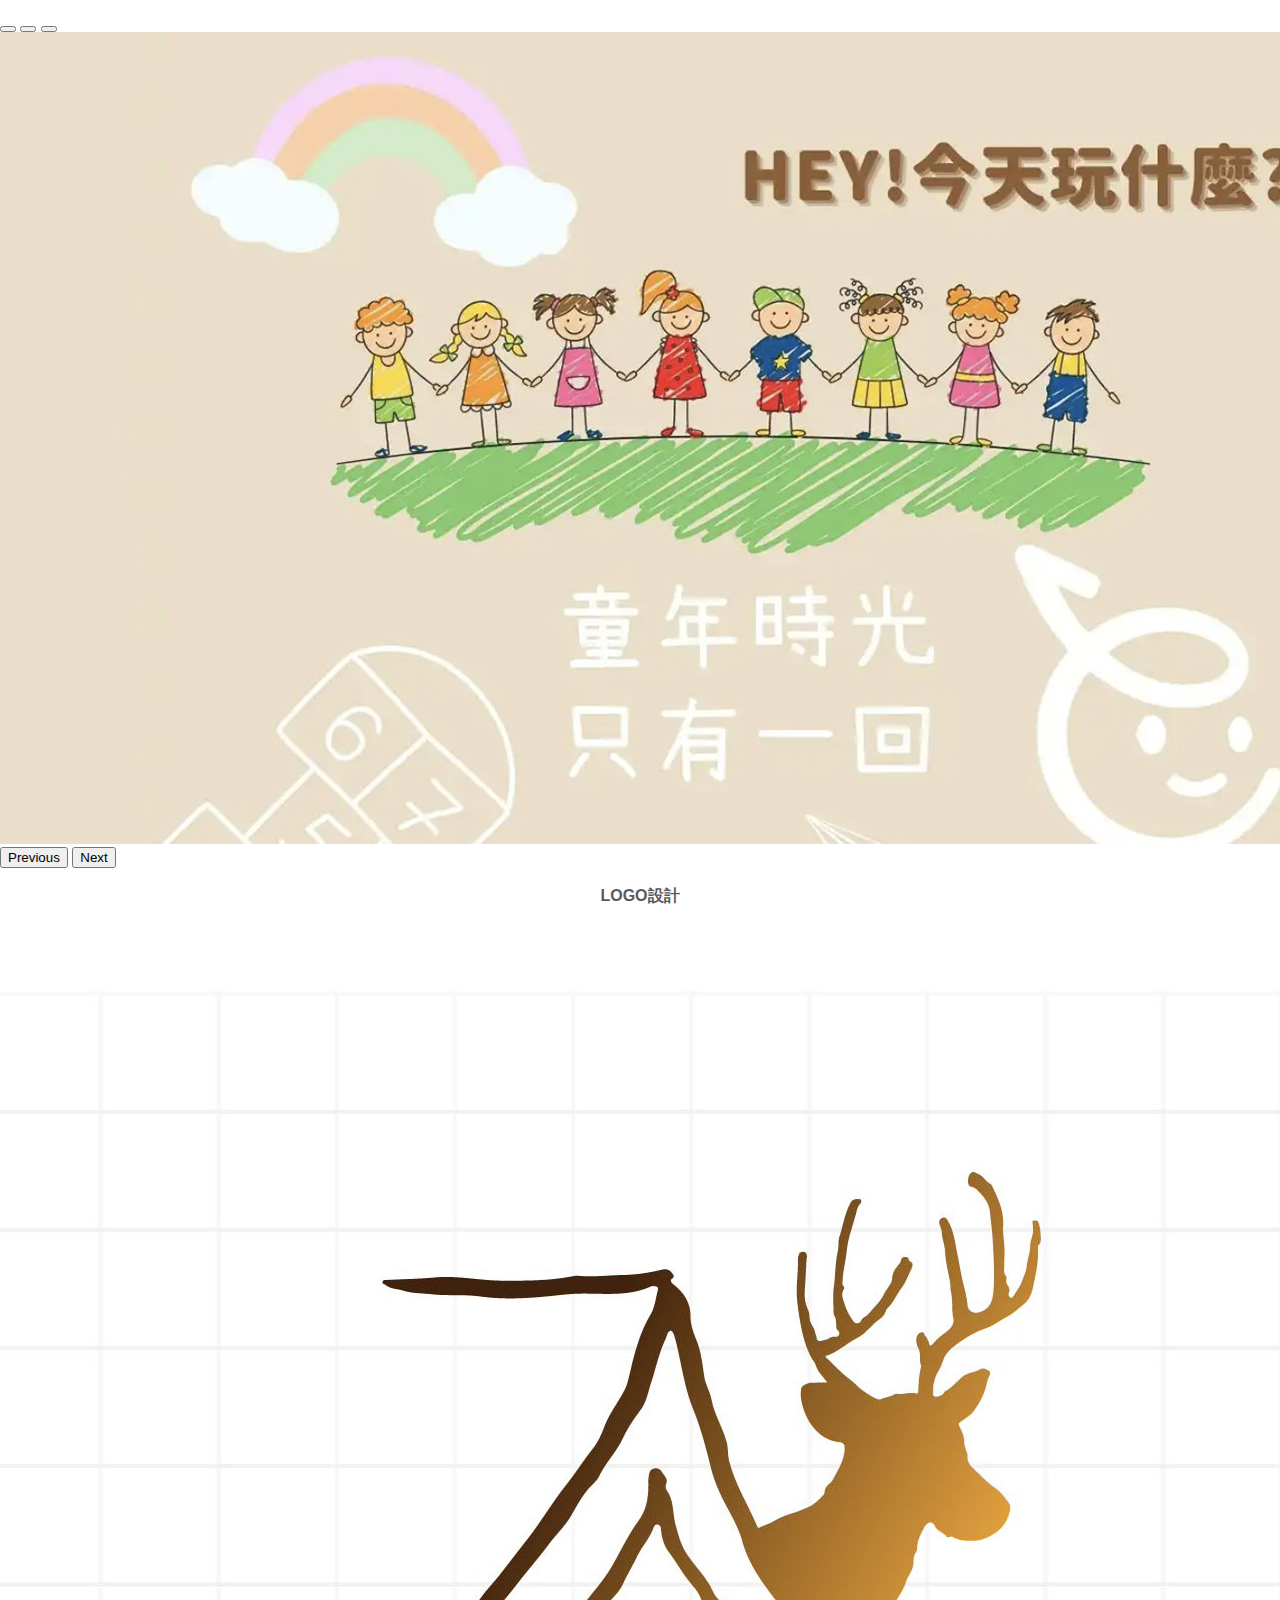
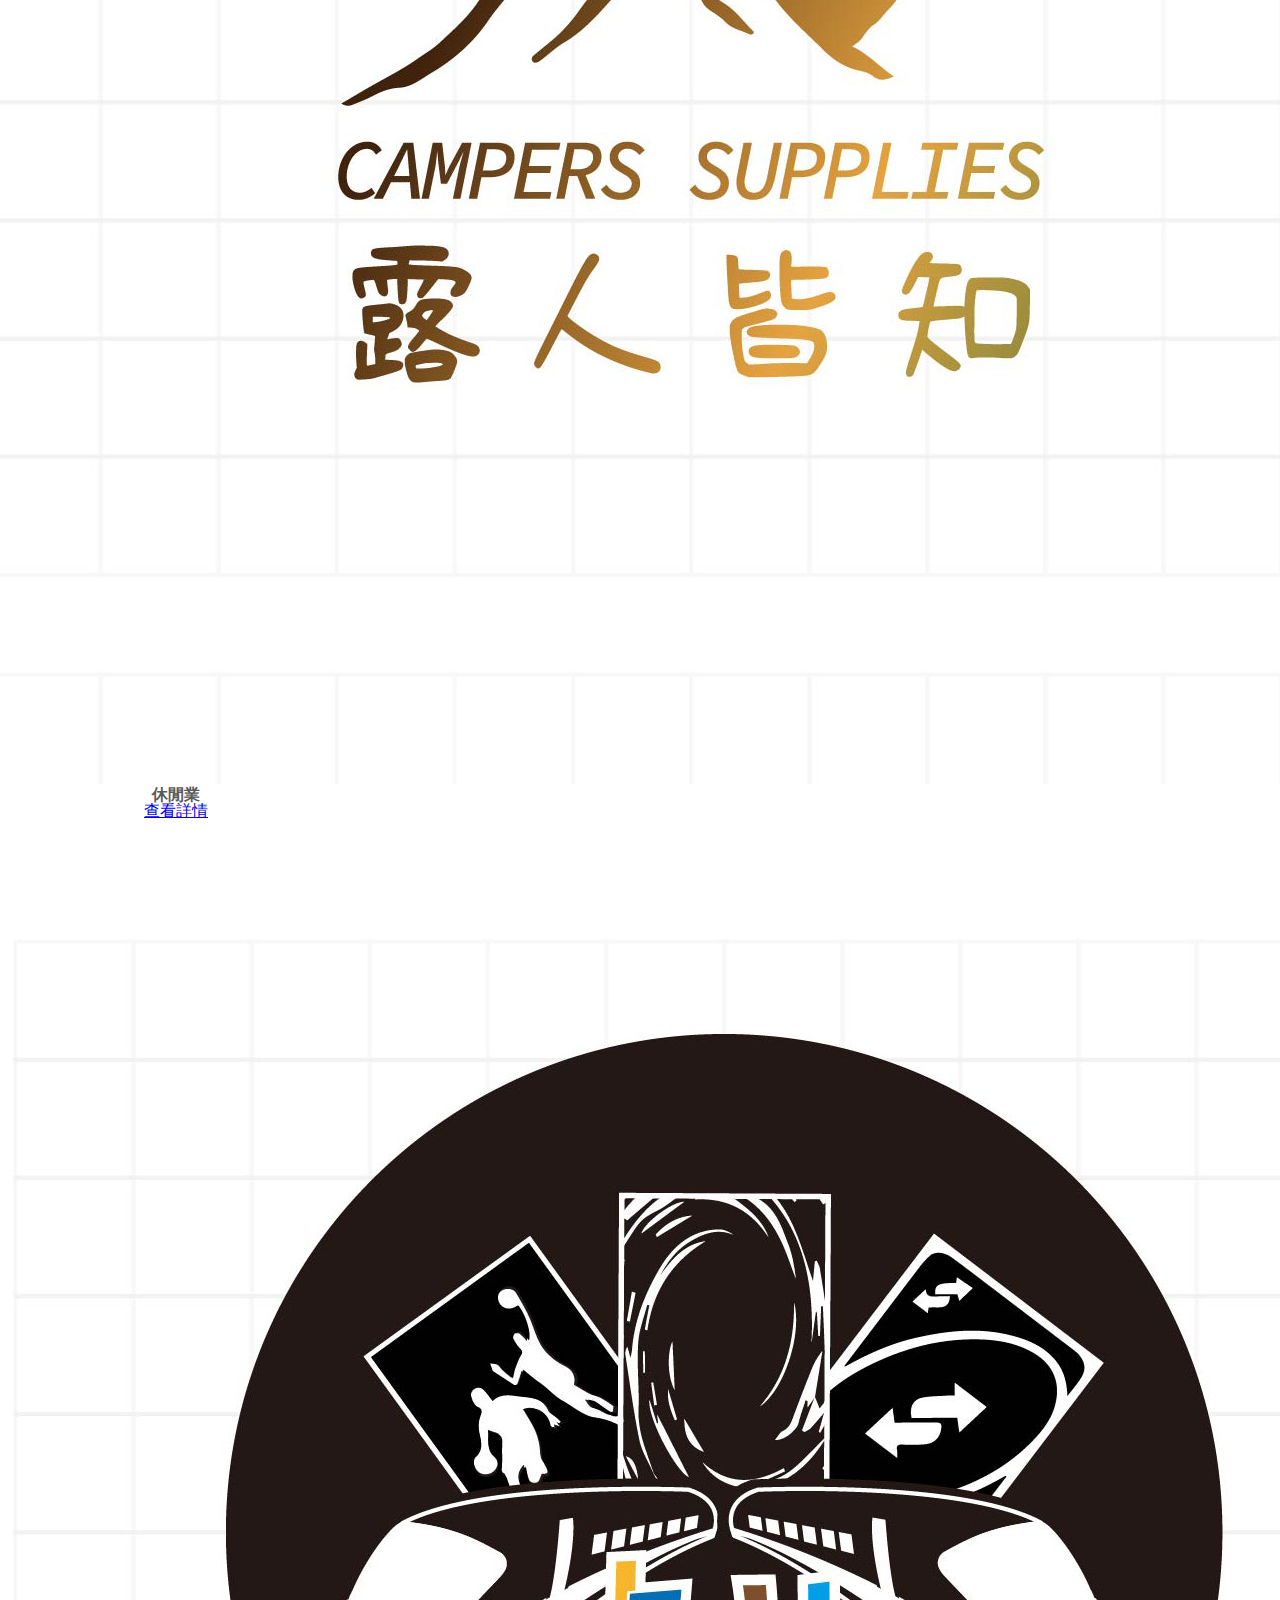
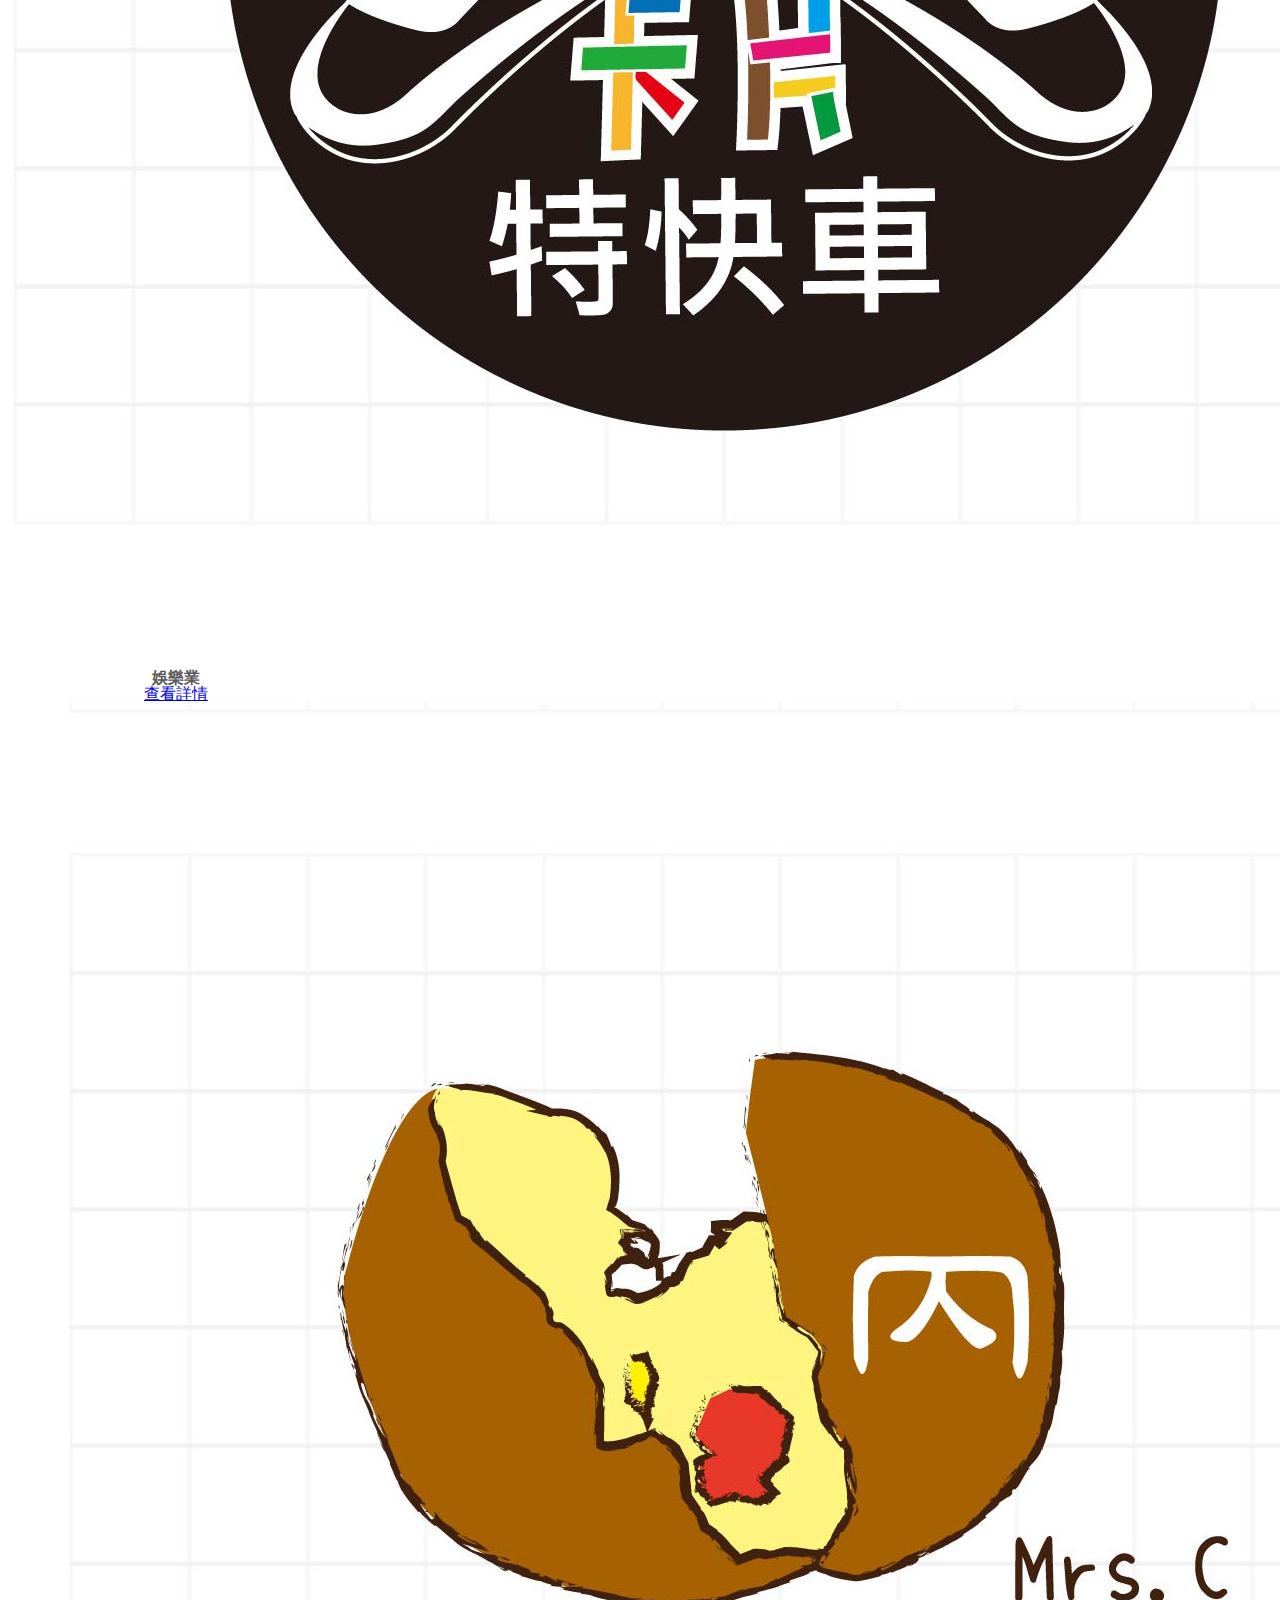
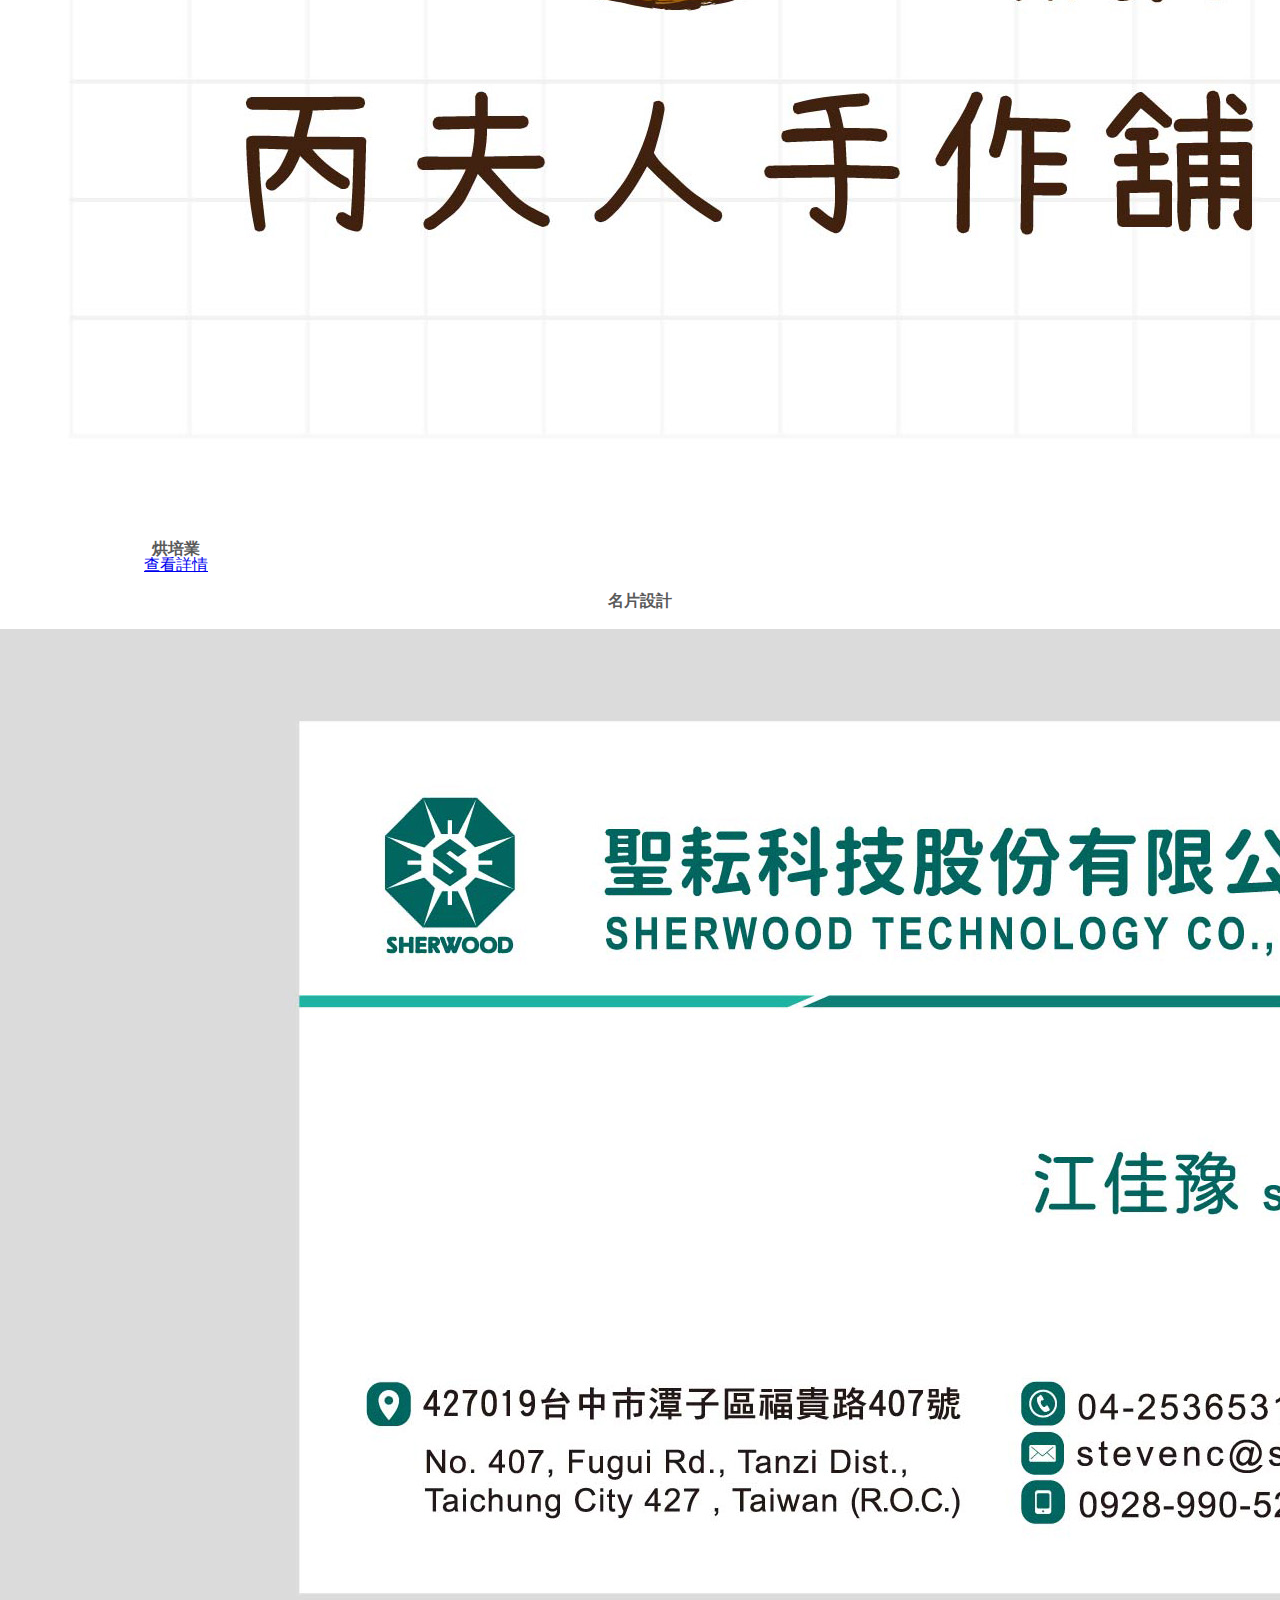
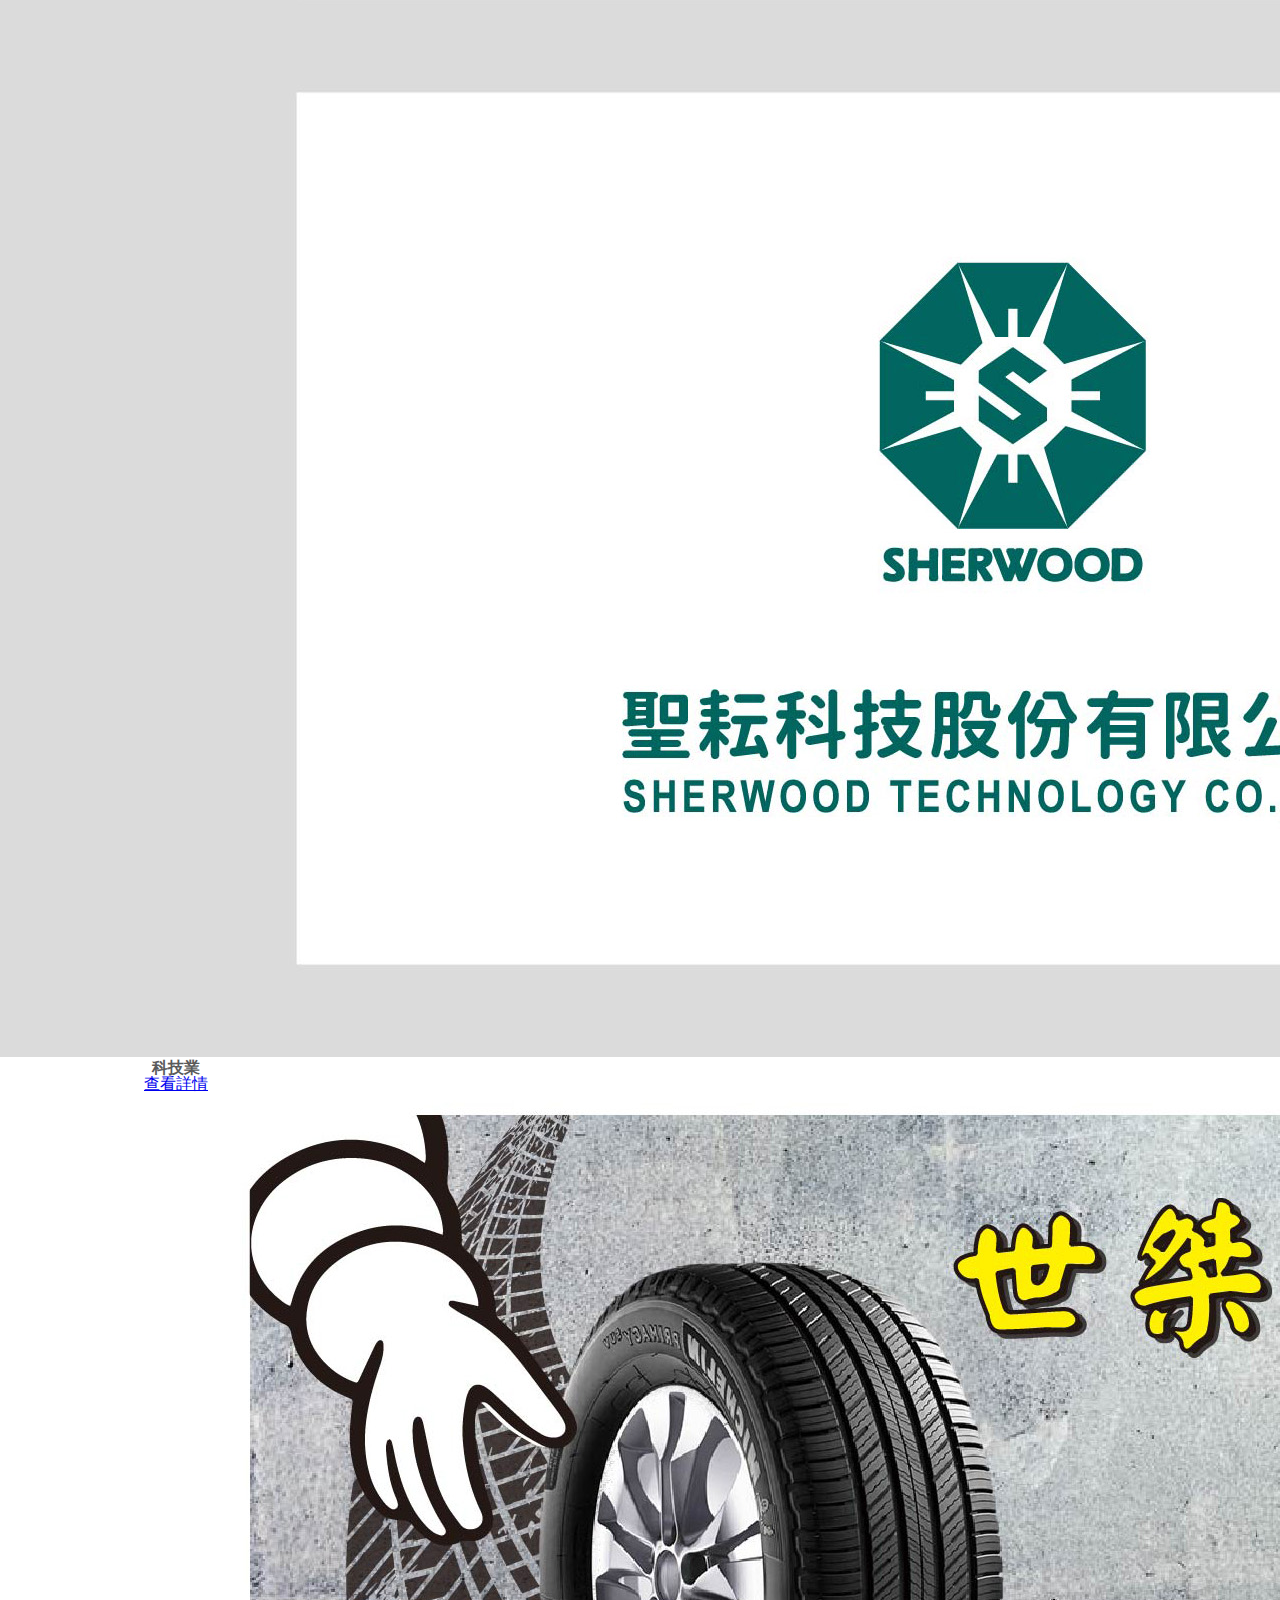
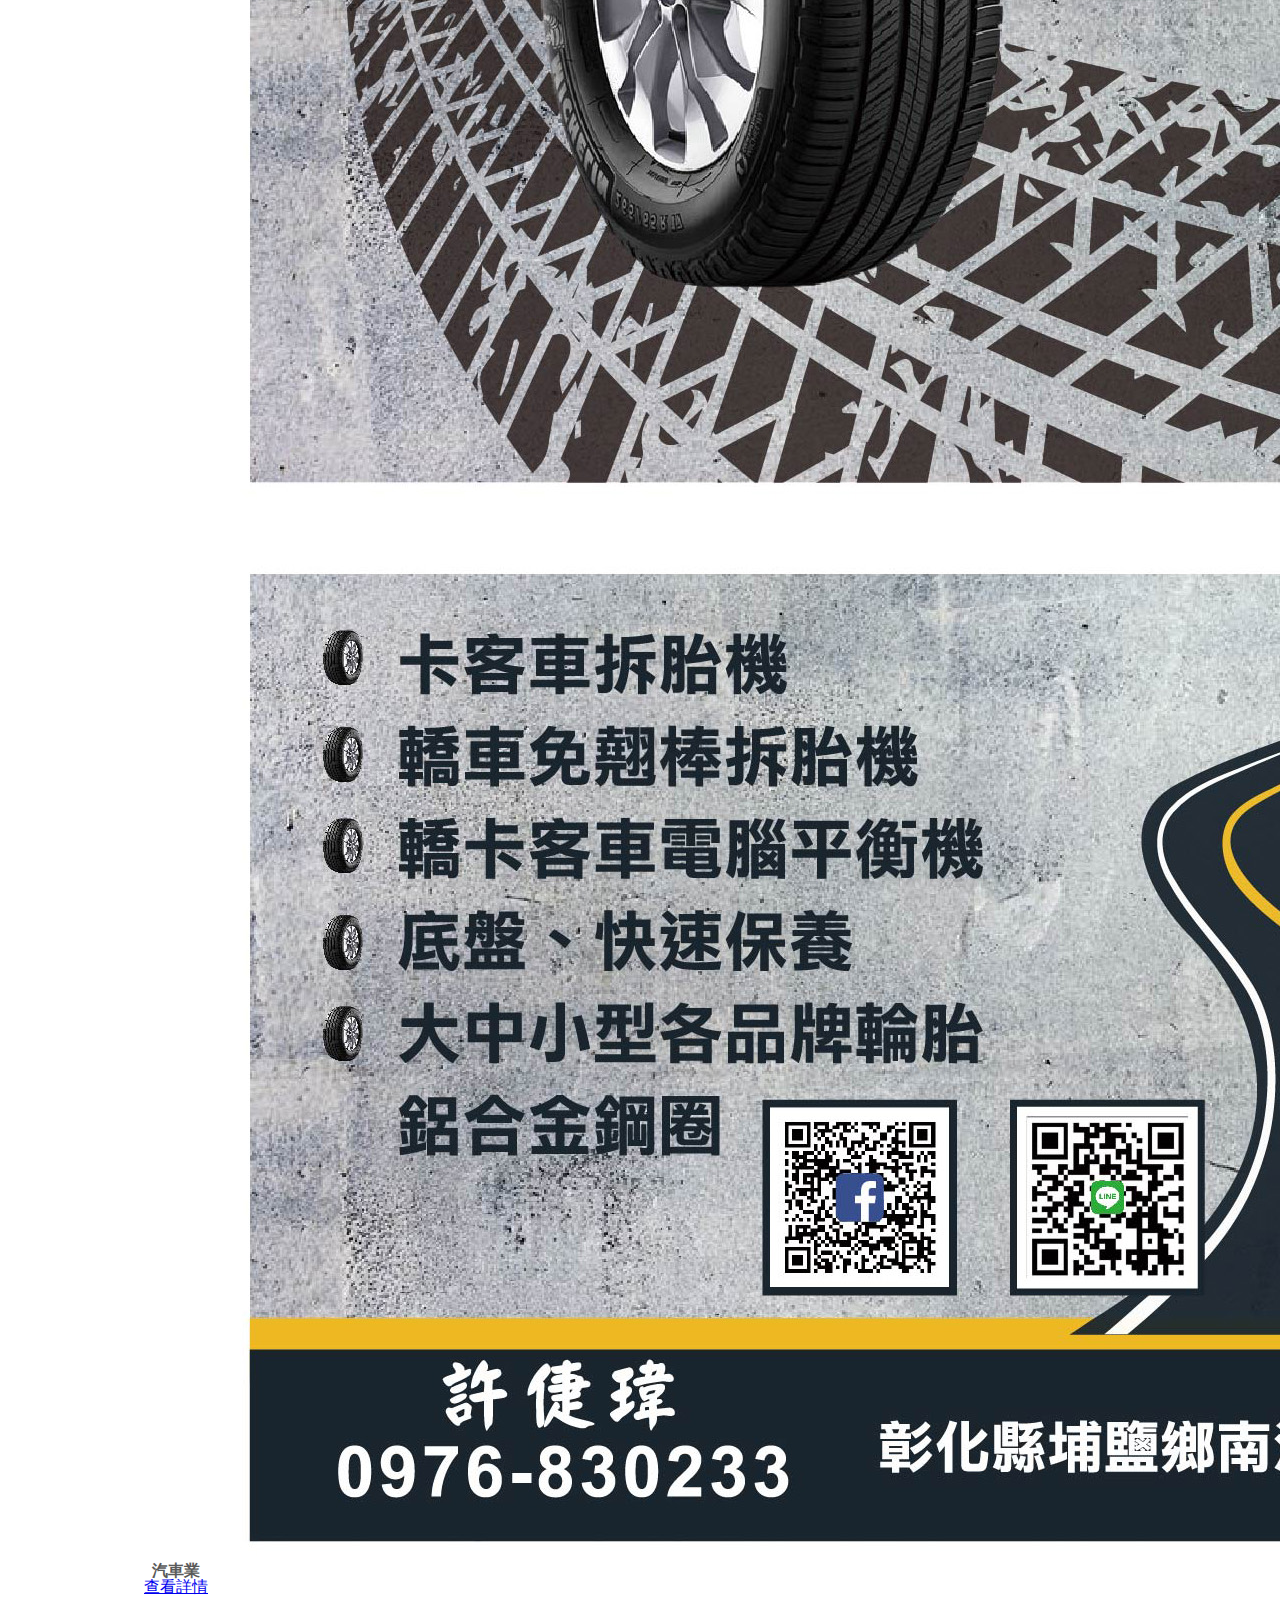
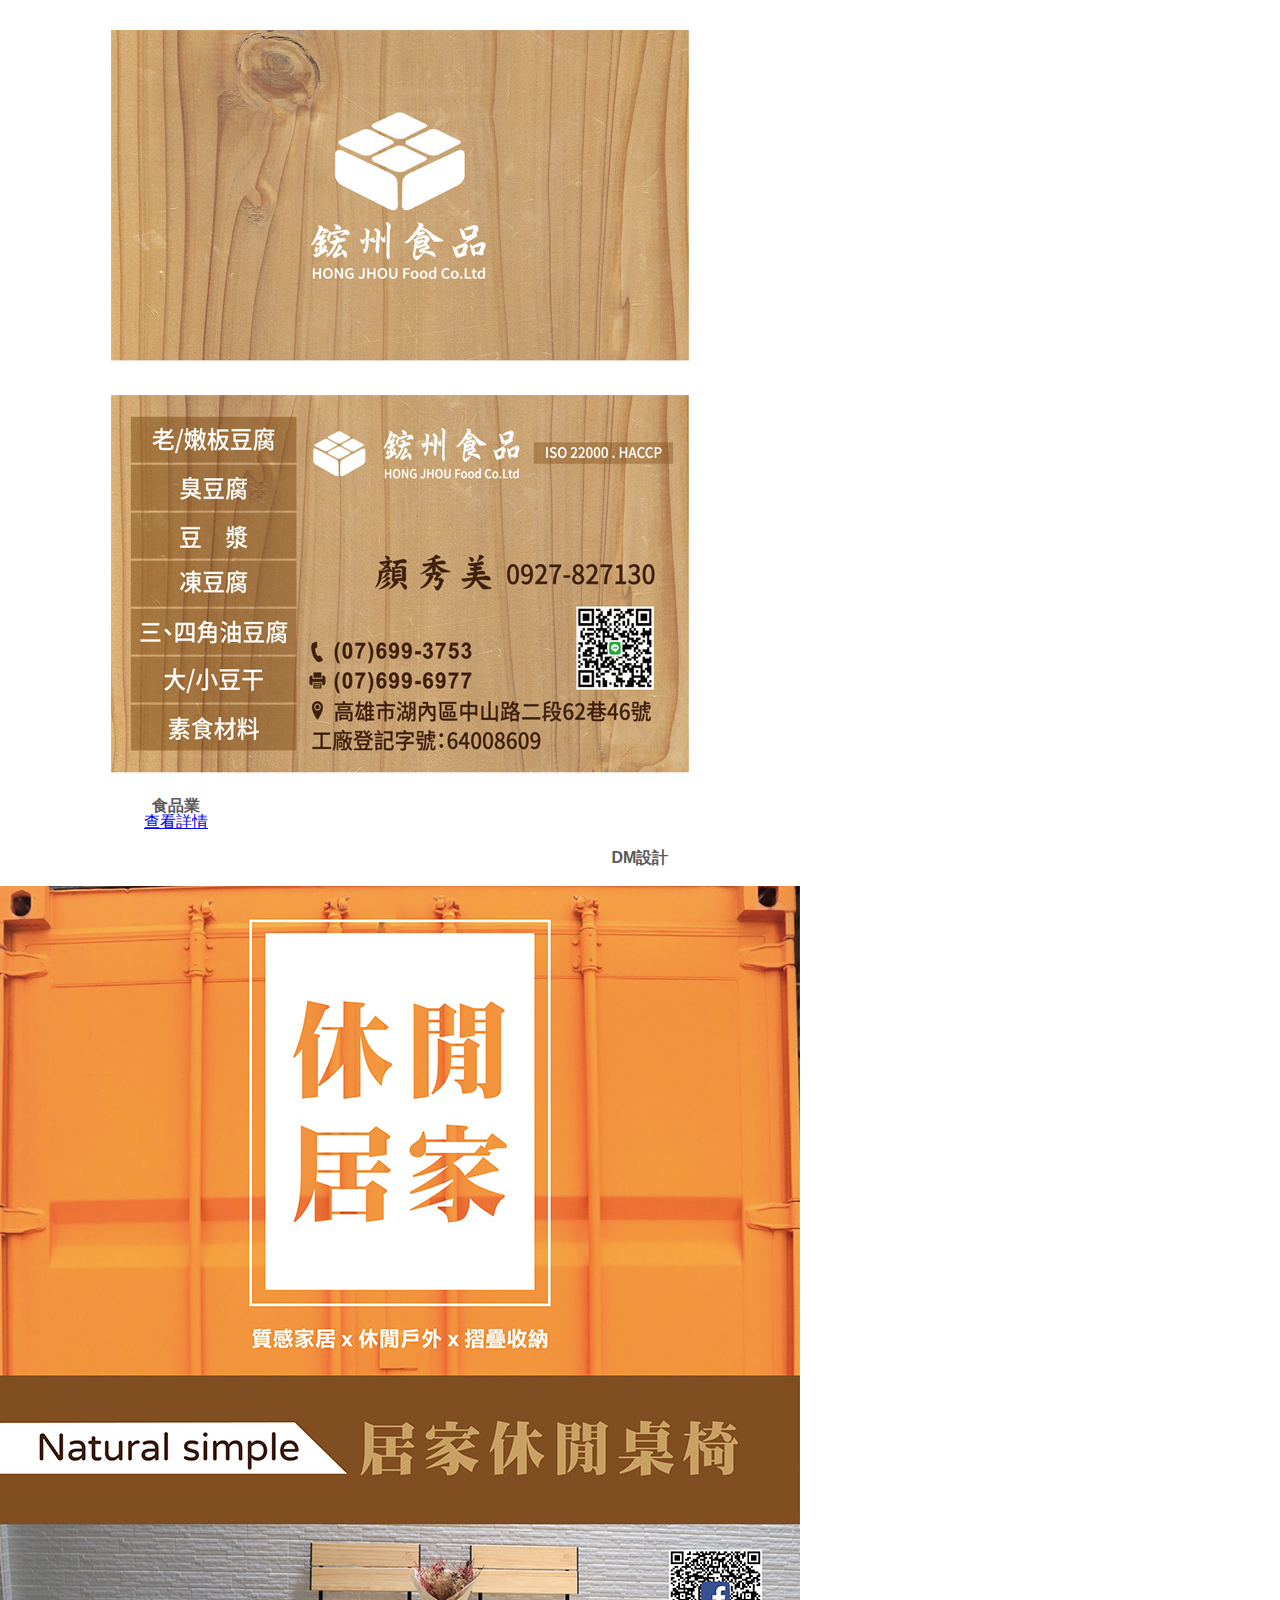
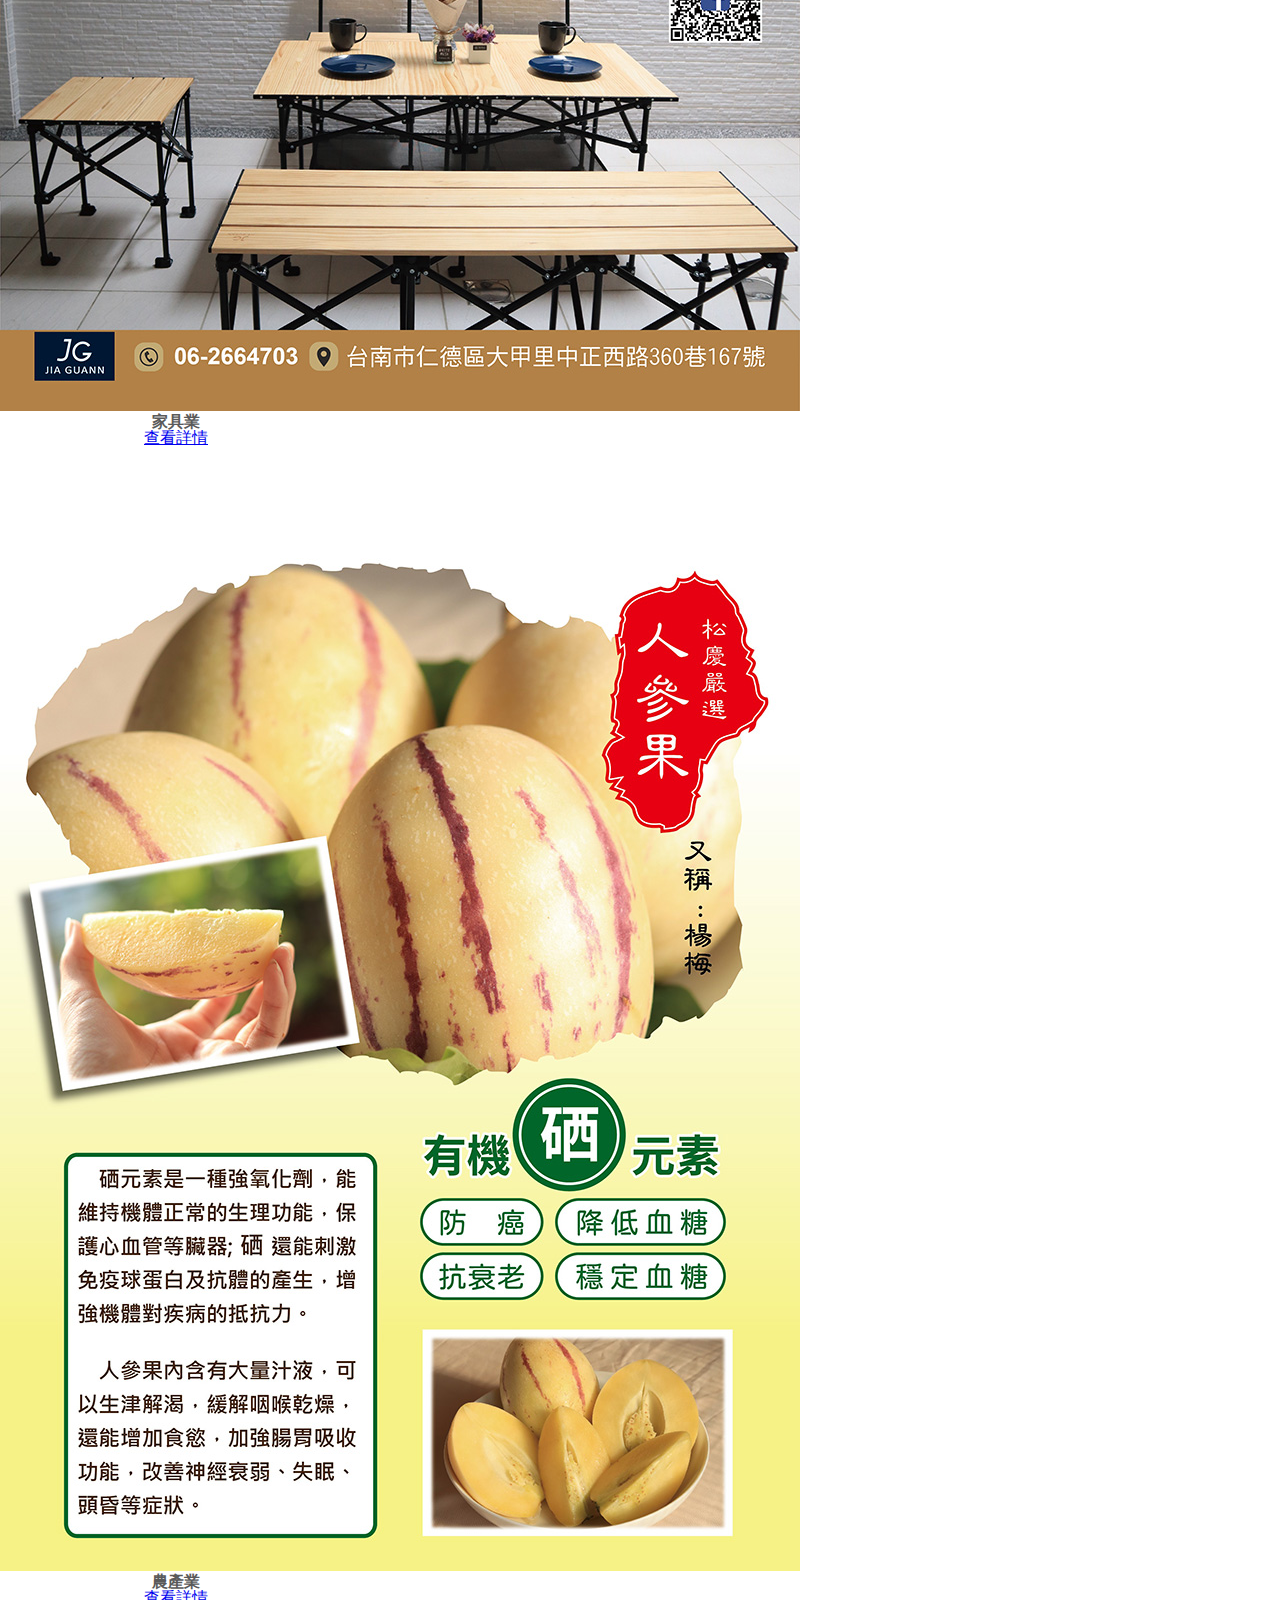
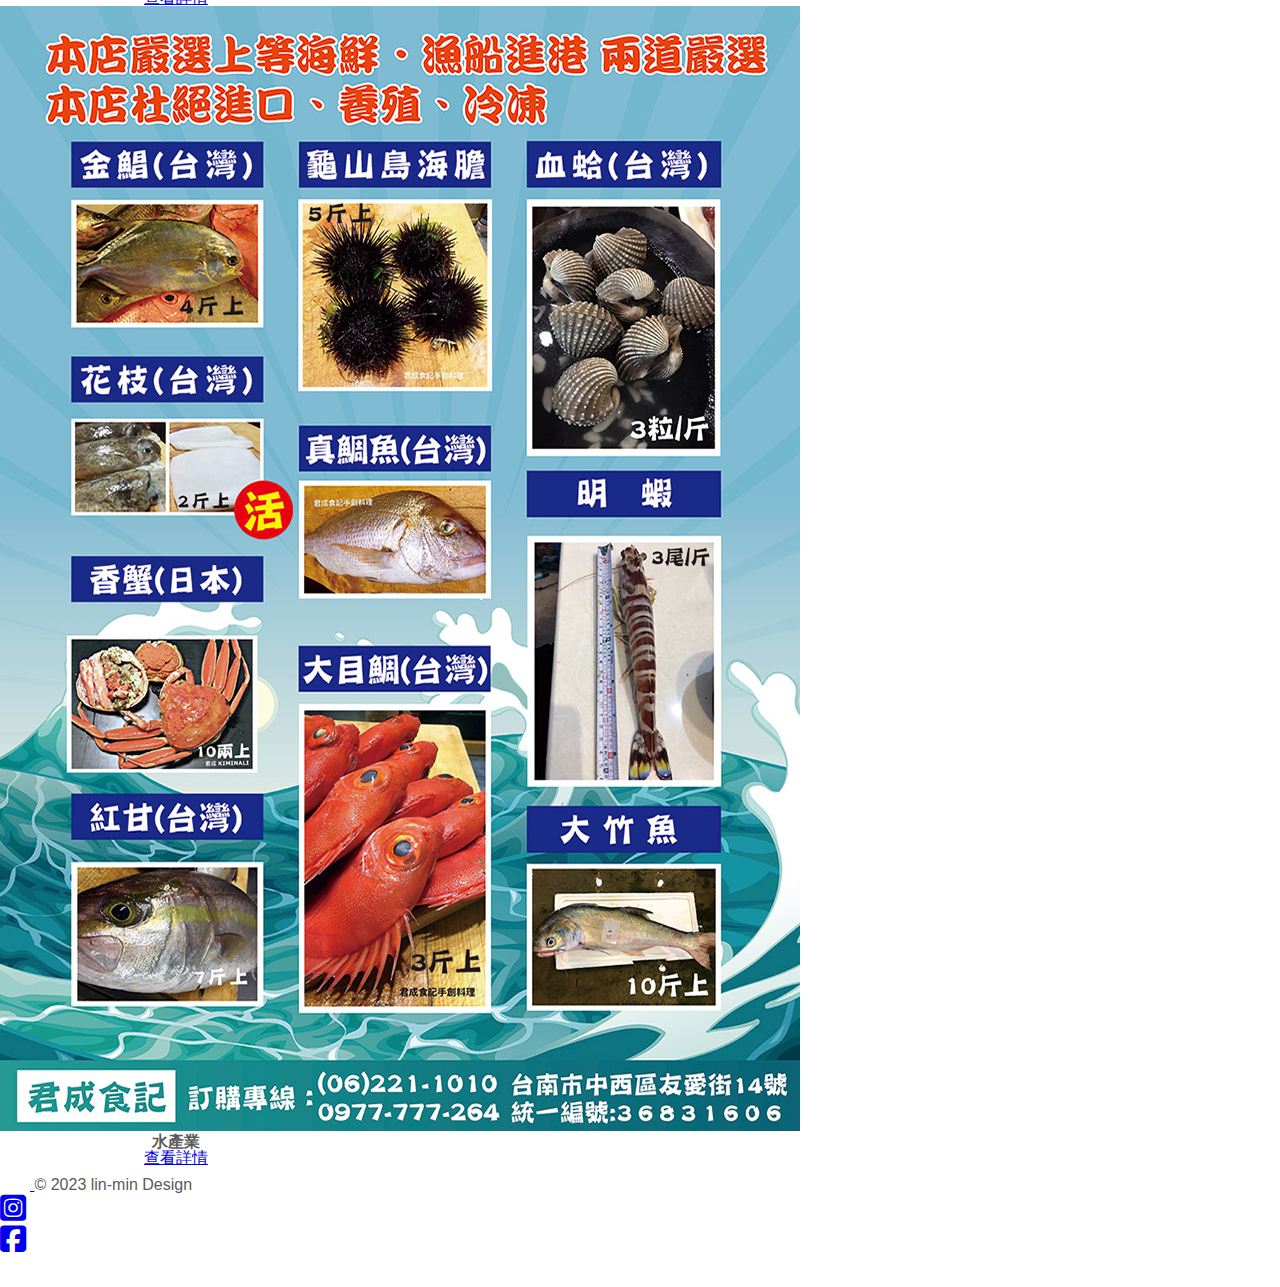
==== commit 4533c35e: "ㄢ0218" ====
--- a/linmin_project/index.html
+++ b/linmin_project/index.html
@@ -16,32 +16,13 @@
         <link href="https://cdn.jsdelivr.net/npm/bootstrap@5.1.1/dist/css/bootstrap.min.css" rel="stylesheet" integrity="sha384-F3w7mX95PdgyTmZZMECAngseQB83DfGTowi0iMjiWaeVhAn4FJkqJByhZMI3AhiU" crossorigin="anonymous" />
         <!-- fontawesome -->
         <link rel="stylesheet" href="https://cdnjs.cloudflare.com/ajax/libs/font-awesome/6.2.0/css/all.min.css" />
+    
+         <!-- CSS only -->
+        <link href="https://cdn.jsdelivr.net/npm/bootstrap@5.1.1/dist/css/bootstrap.min.css" rel="stylesheet" integrity="sha384-F3w7mX95PdgyTmZZMECAngseQB83DfGTowi0iMjiWaeVhAn4FJkqJByhZMI3AhiU" crossorigin="anonymous">
+        <!-- JavaScript Bundle with Popper -->
+        <script src="https://cdn.jsdelivr.net/npm/bootstrap@5.1.1/dist/js/bootstrap.bundle.min.js" integrity="sha384-/bQdsTh/da6pkI1MST/rWKFNjaCP5gBSY4sEBT38Q/9RBh9AH40zEOg7Hlq2THRZ" crossorigin="anonymous"></script>
     </head>
-    <style>
-        .navbar-nav {
-            margin: 10px;
-        }
-        h5,
-        h3 {
-            text-align: center;
-            font-weight: 600;
-        }
-        .container h3 {
-            margin-top: 20px;
-            margin-bottom: 20px;
-            font-weight: bold;
-        }
-        .row {
-            justify-content: space-evenly;
-        }
-        .card-body {
-            text-align: center;
-        }
-        .ms-5 a {
-            margin-right: 30px;
-            font-size: 30px;
-        }
-    </style>
+    
     <body>
         <div id="header-bar"></div>
         <script src="js/header-bar.js"></script>
@@ -66,7 +47,16 @@
                     <img src="#" class="d-block w-100" alt="..." />
                 </div> -->
             </div>
+            <button class="carousel-control-prev" type="button" data-bs-target="#carouselExampleIndicators" data-bs-slide="prev">
+                <span class="carousel-control-prev-icon" aria-hidden="true"></span>
+                <span class="visually-hidden">Previous</span>
+            </button>
+            <button class="carousel-control-next" type="button" data-bs-target="#carouselExampleIndicators" data-bs-slide="next">
+                <span class="carousel-control-next-icon" aria-hidden="true"></span>
+                <span class="visually-hidden">Next</span>
+            </button>
         </div>
+     
         <div class="container">
             <h3>LOGO設計</h3>
             <div class="row">
--- a/linmin_project/css/style.css
+++ b/linmin_project/css/style.css
@@ -6,6 +6,7 @@
     padding-top: 1rem;
     padding-bottom: 2rem;
     color: #5a5a5a;
+    font-family: -apple-system, BlinkMacSystemFont, "Segoe UI", "Microsoft JhengHei", Roboto, "Helvetica Neue", Arial, sans-serif;
 }
 
 /* header menu*/
@@ -51,4 +52,29 @@
       font-size: 18px;
     }
   }
-  +  
+/* CSS
+-------------------------------------------------- */
+  .navbar-nav {
+    margin: 10px;
+}
+h5,
+h3 {
+    text-align: center;
+    font-weight: 600;
+}
+.container h3 {
+    margin-top: 20px;
+    margin-bottom: 20px;
+    font-weight: bold;
+}
+.row {
+    justify-content: space-evenly;
+}
+.card-body {
+    text-align: center;
+}
+.ms-5 a {
+    margin-right: 30px;
+    font-size: 30px;
+}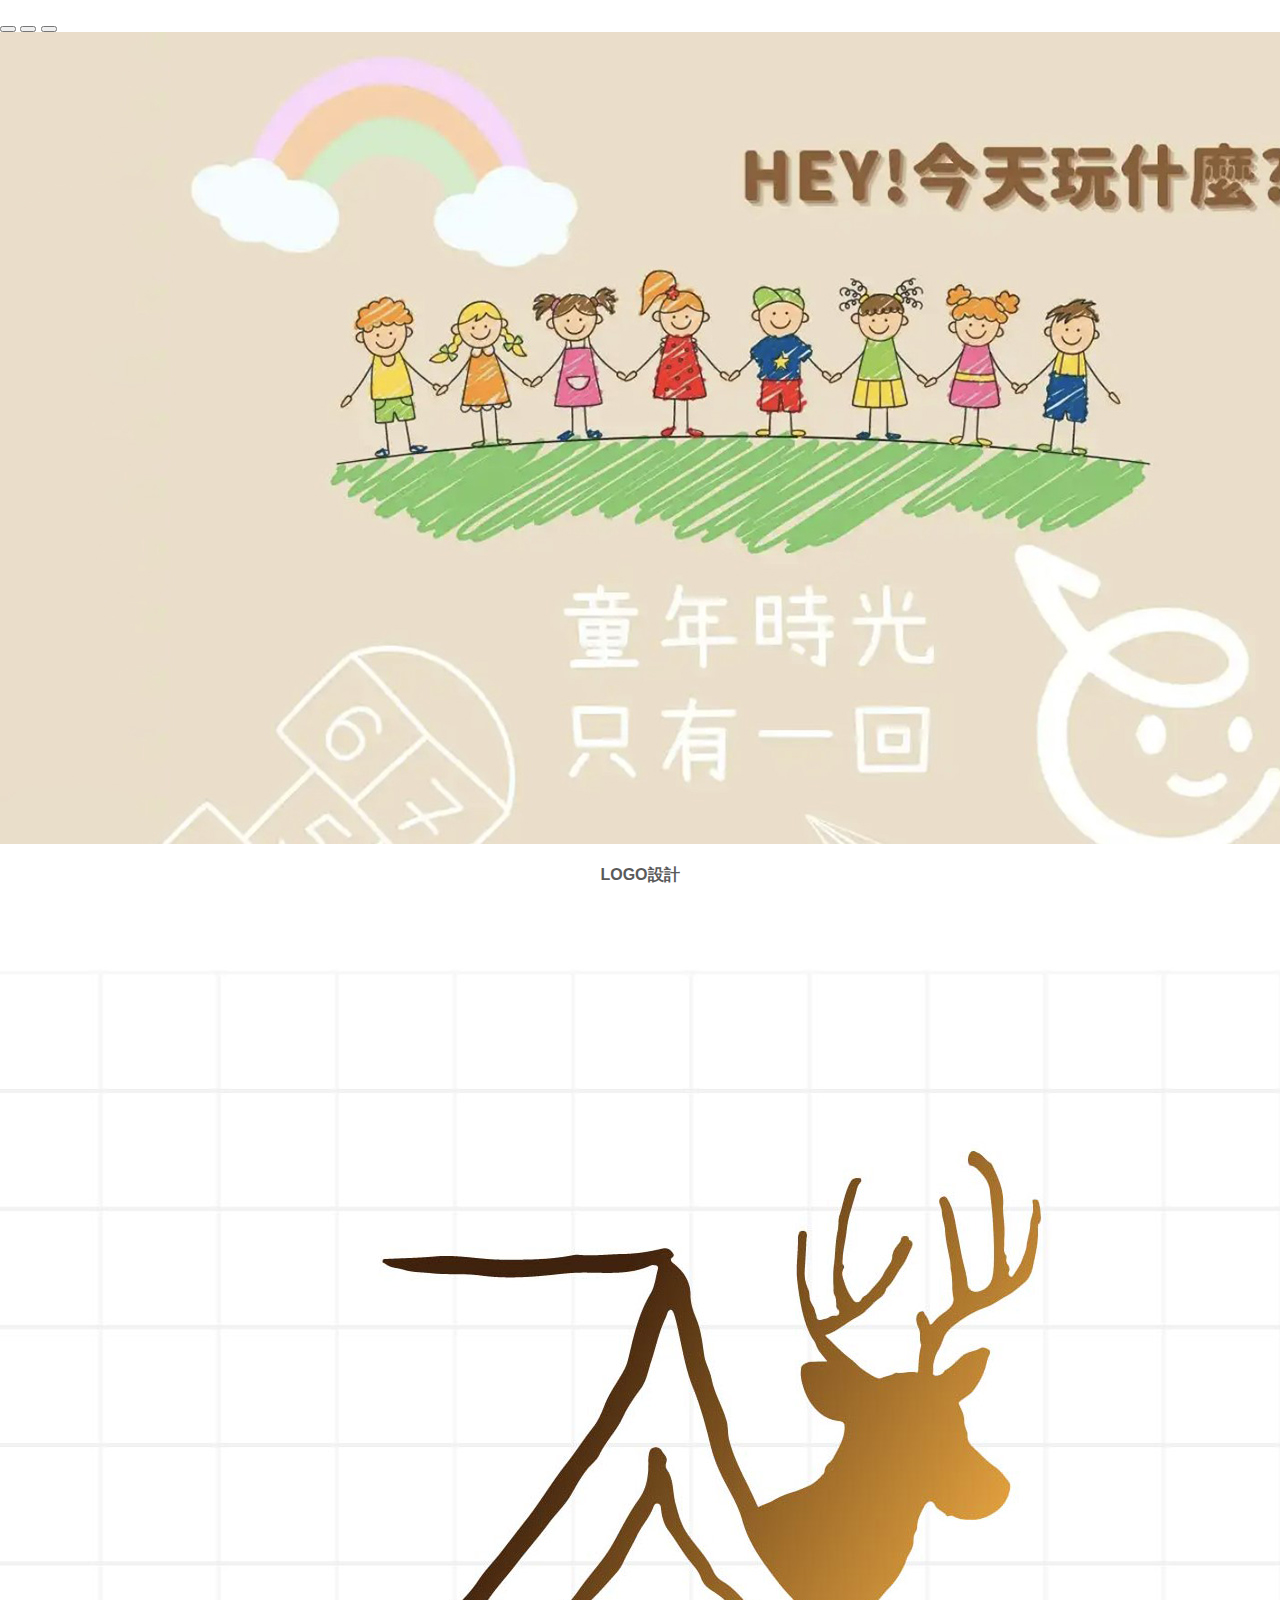
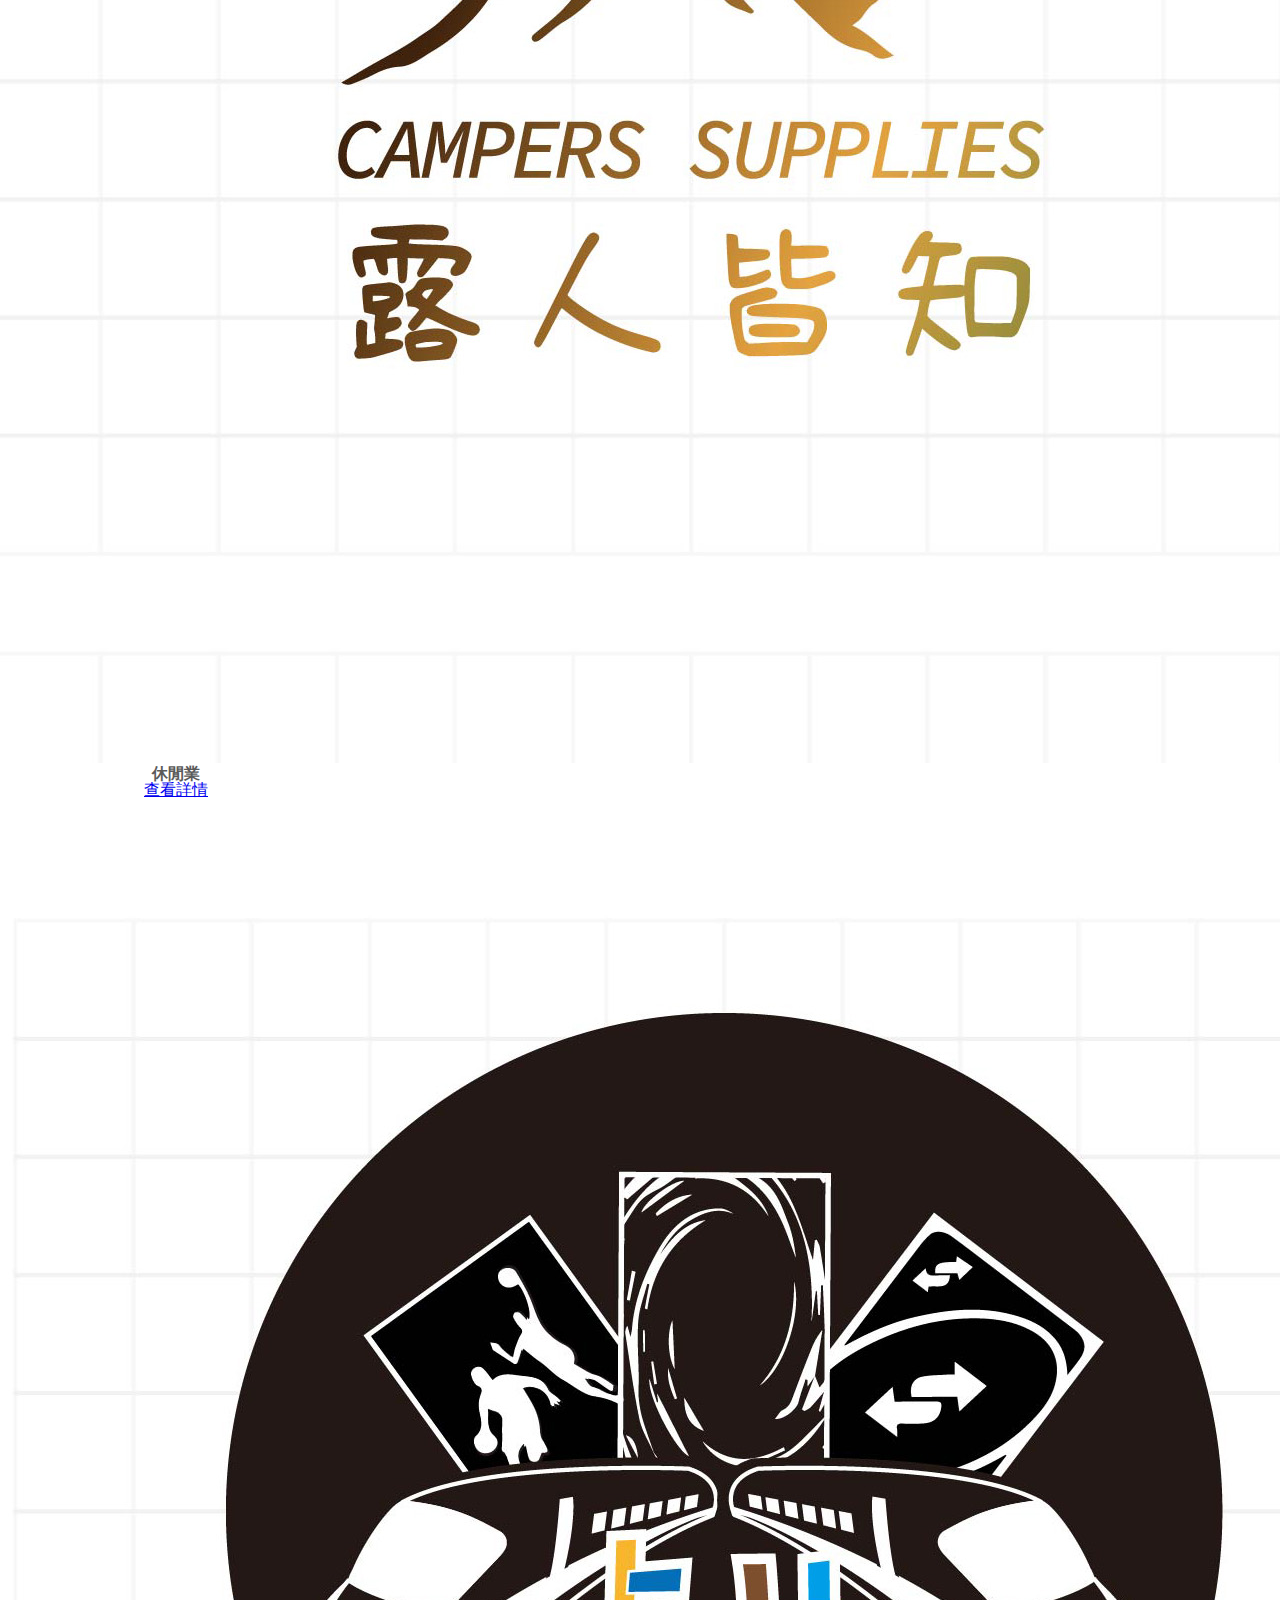
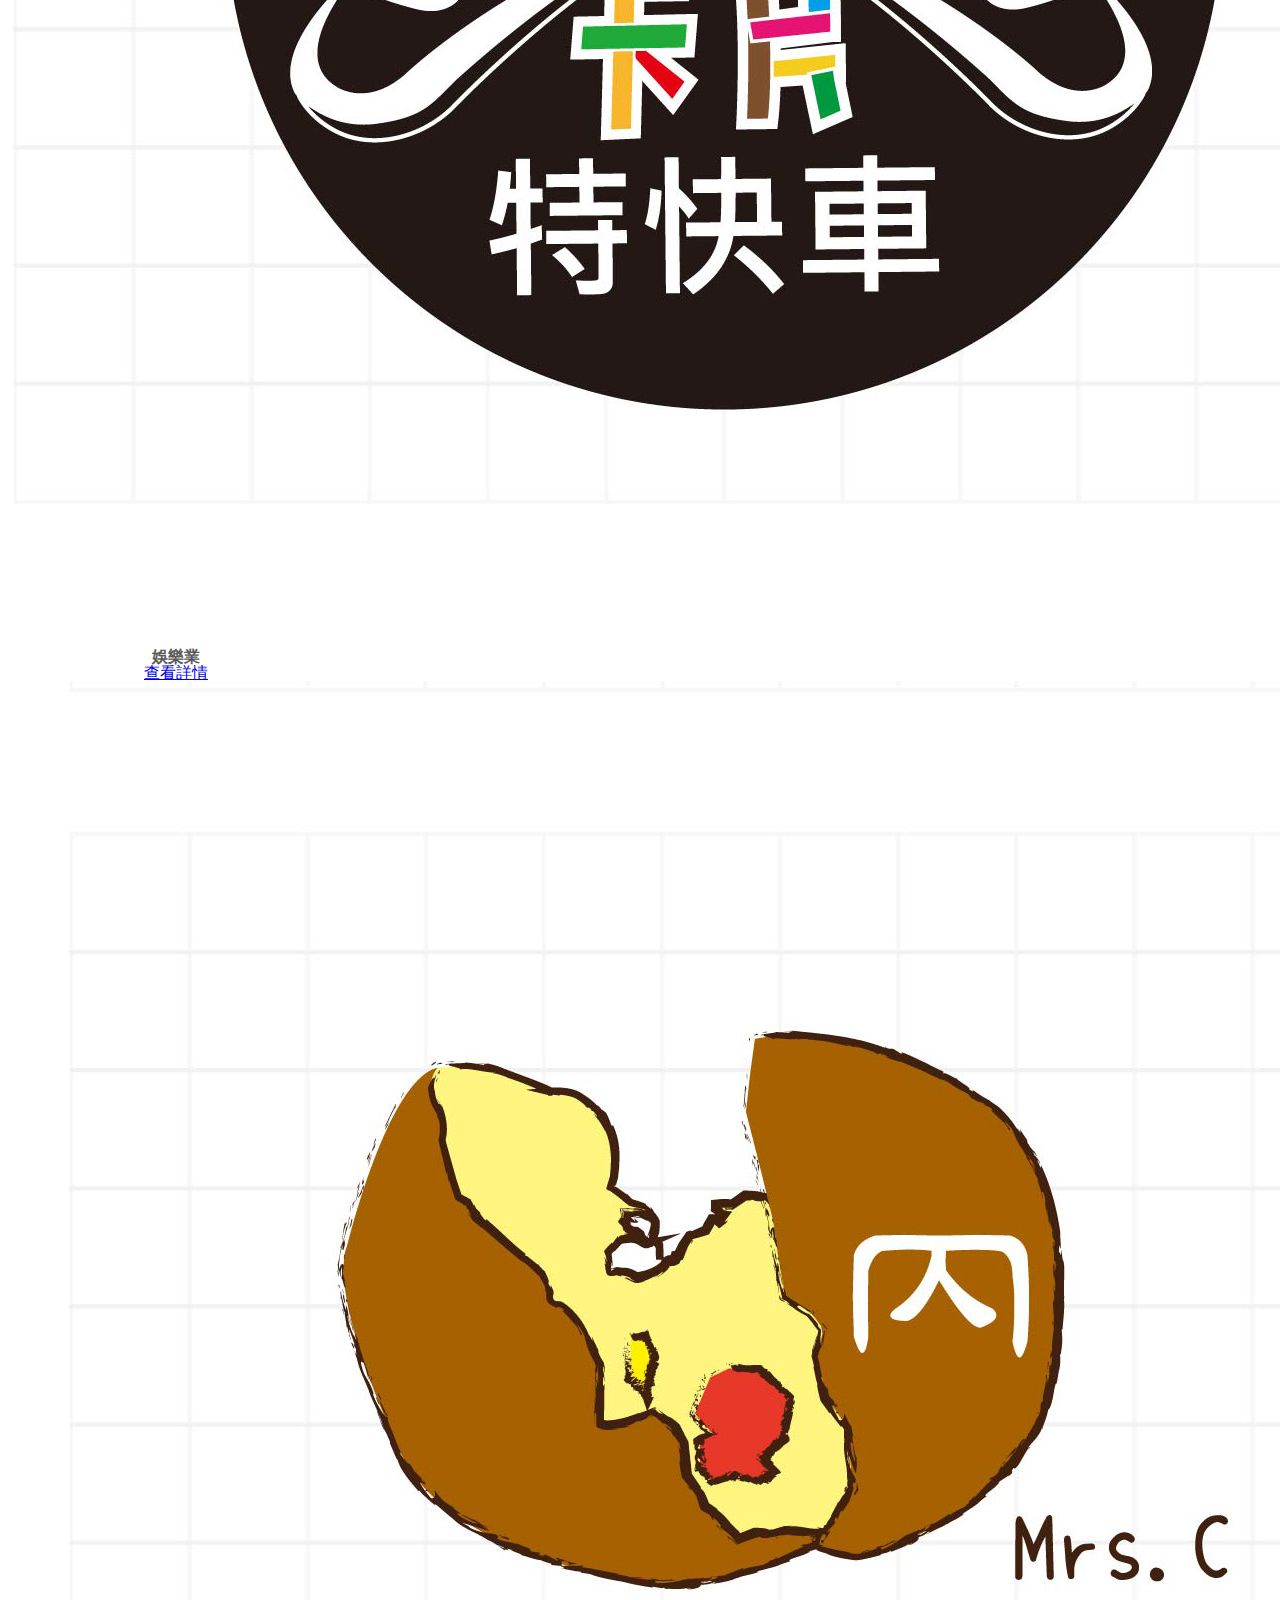
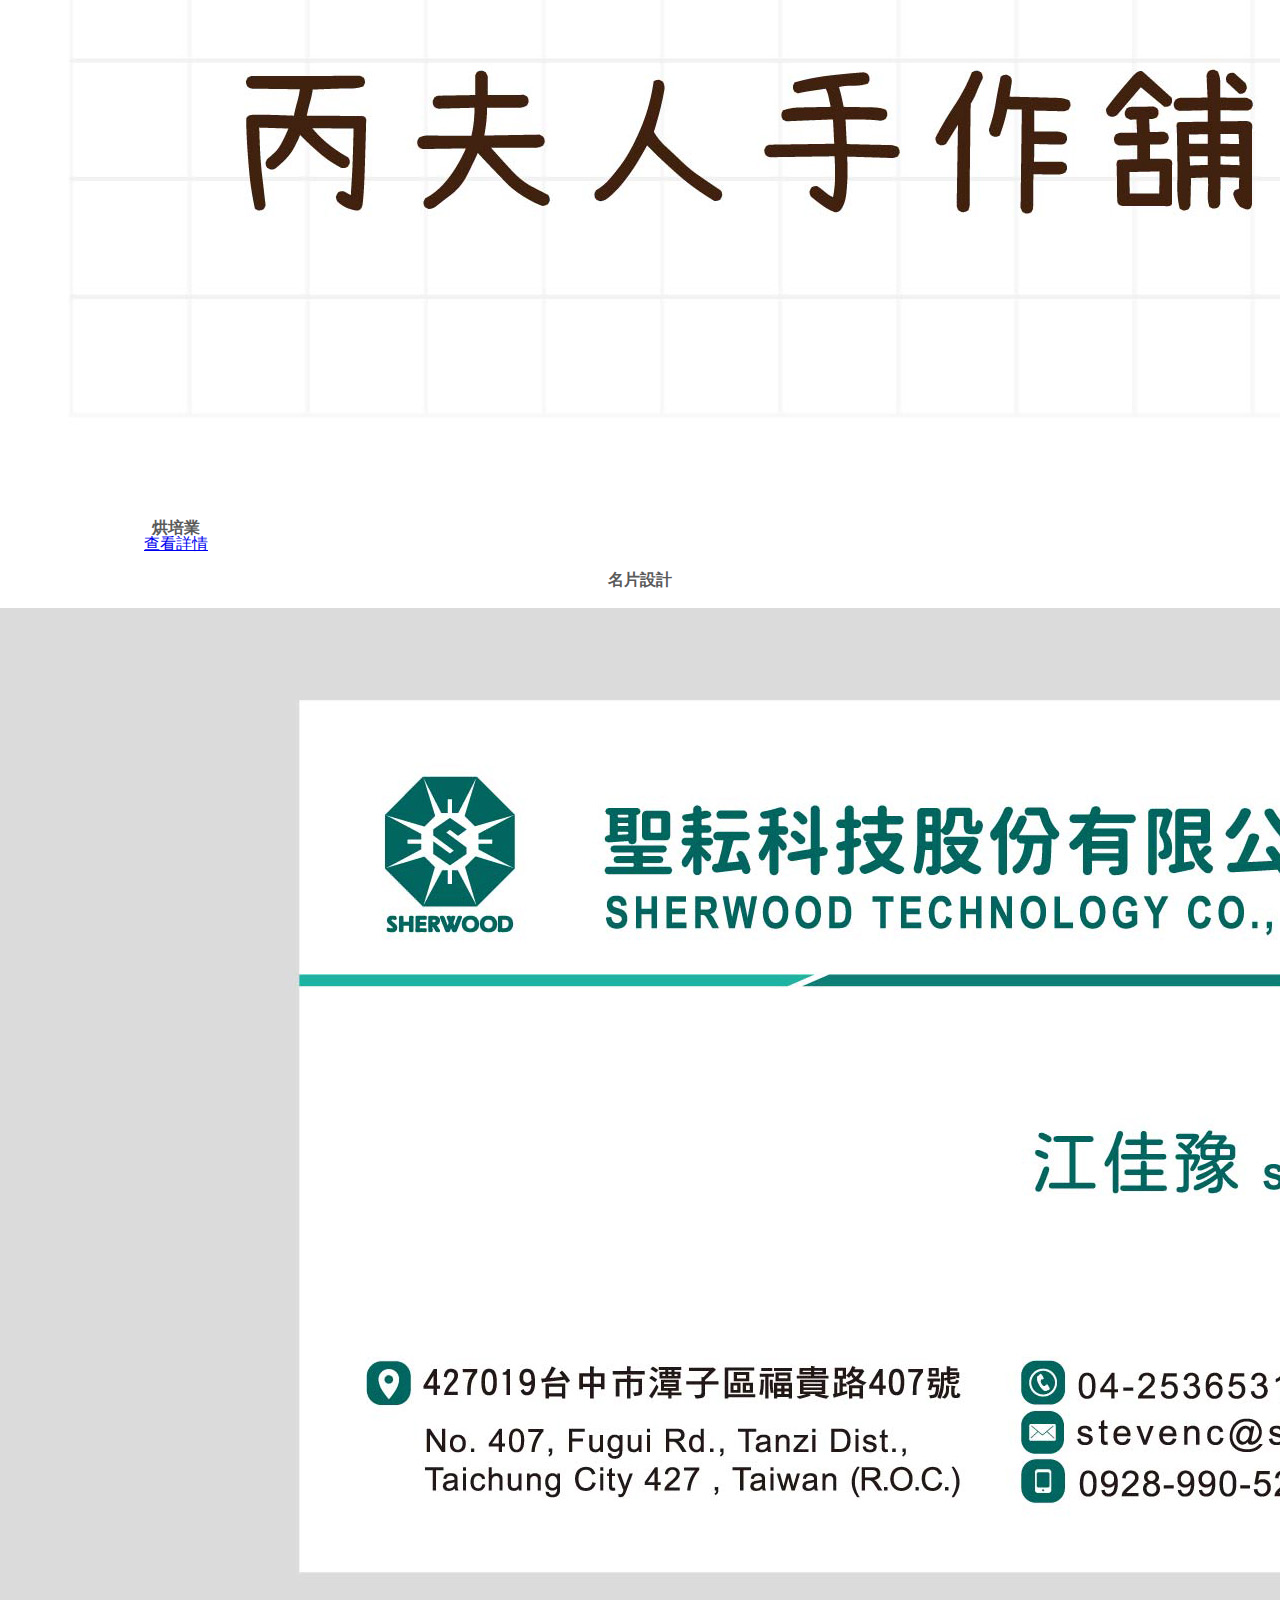
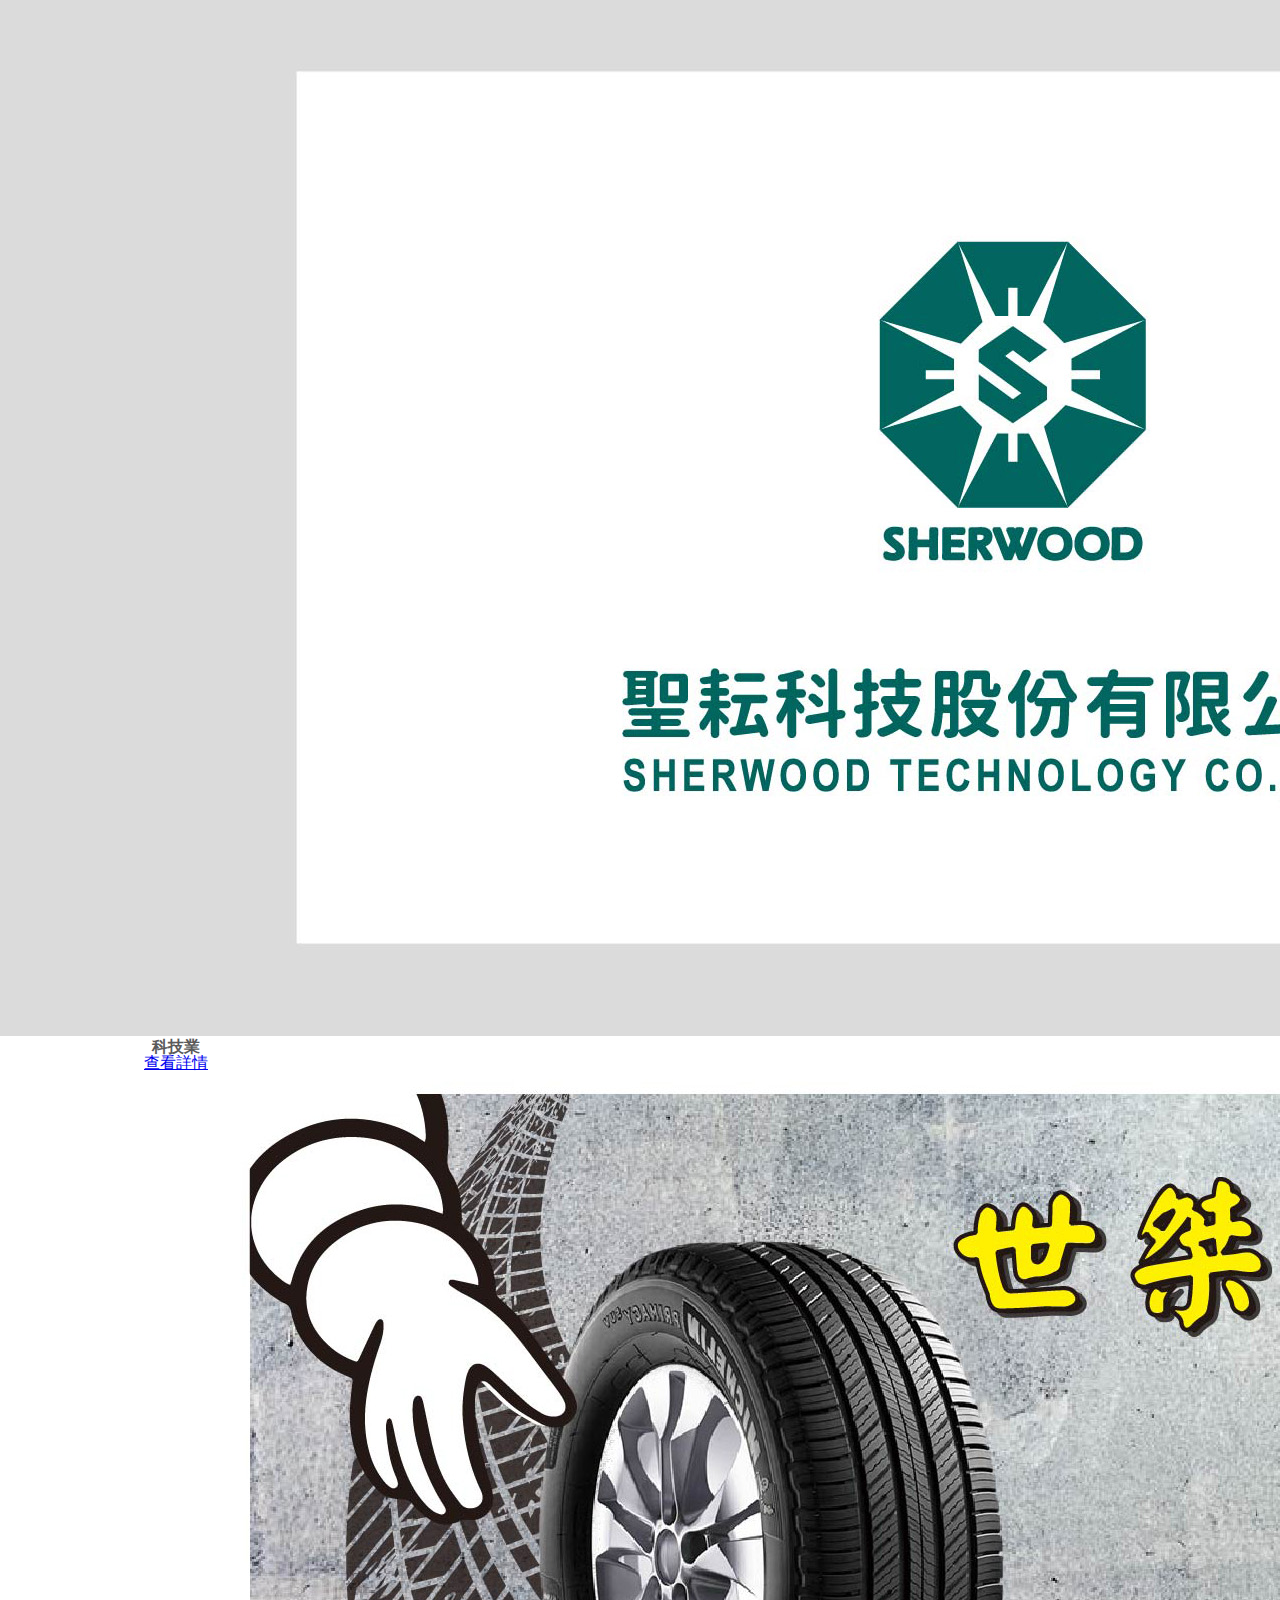
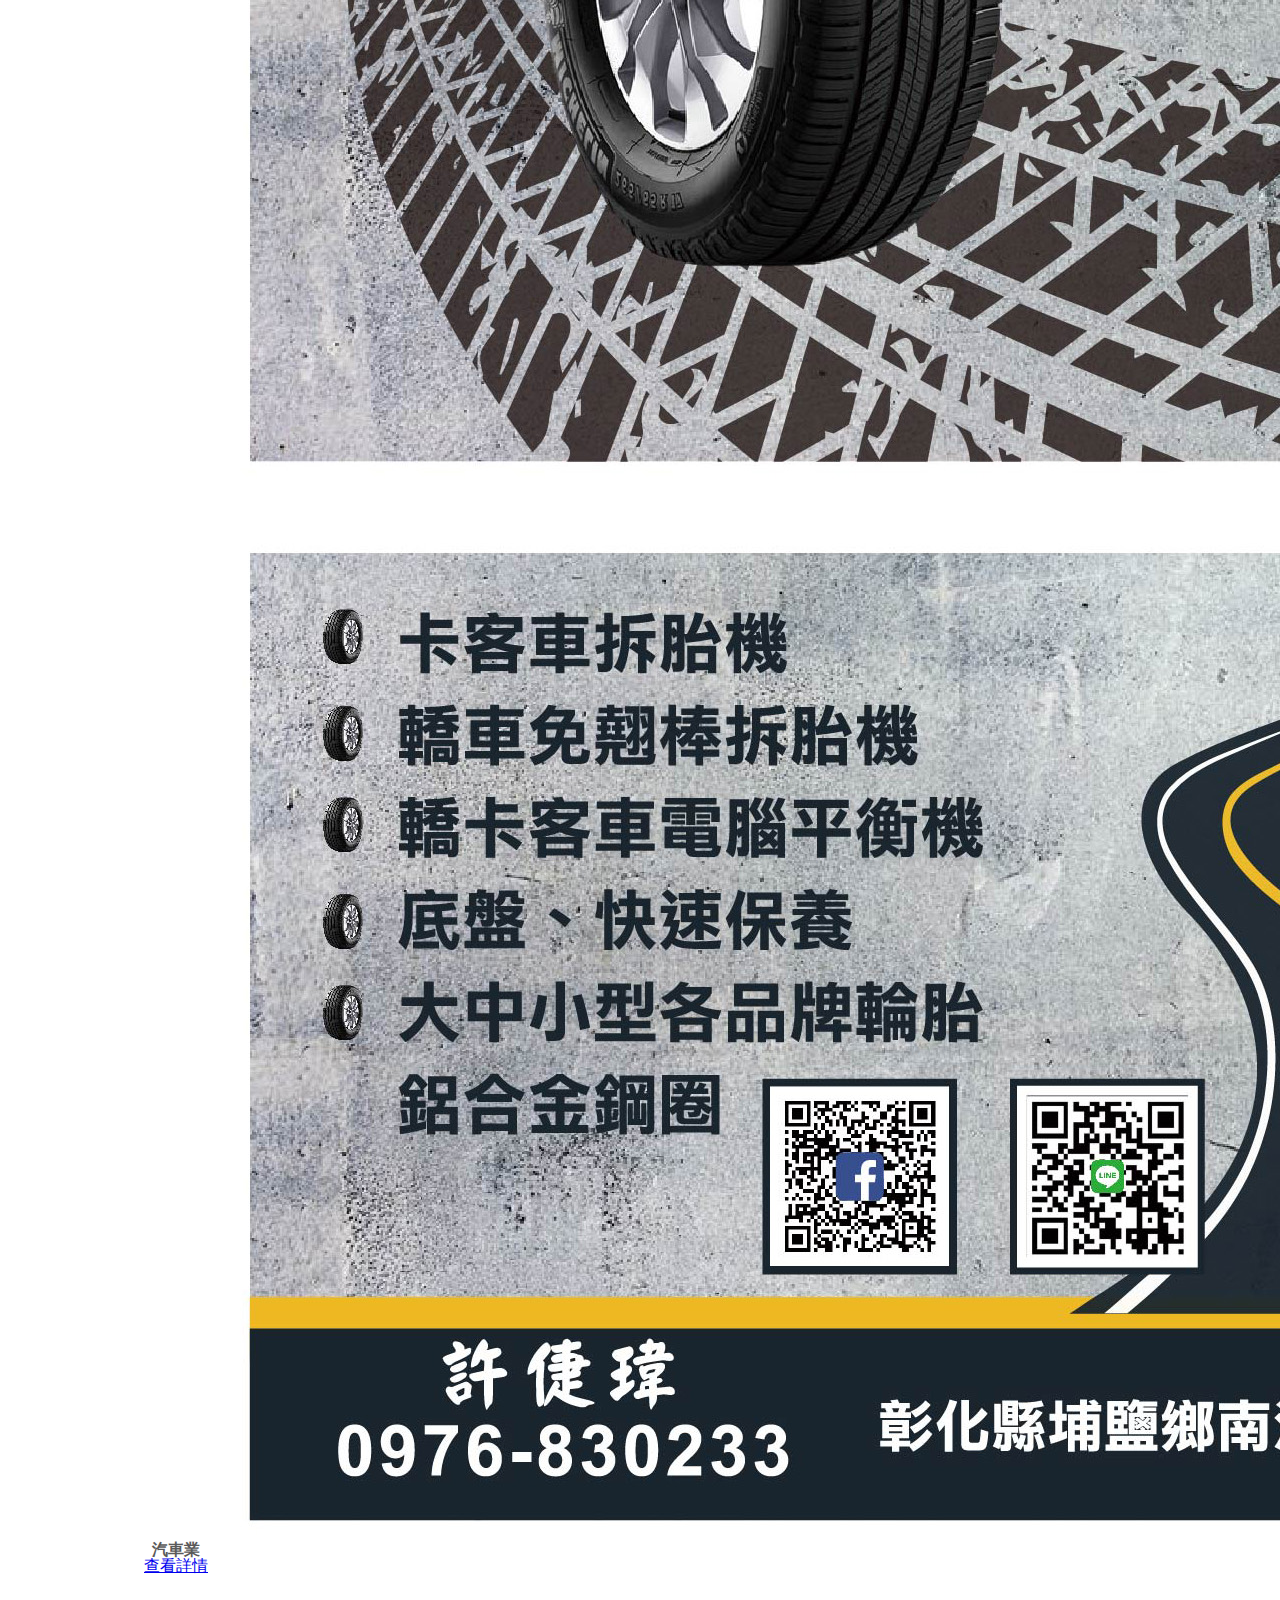
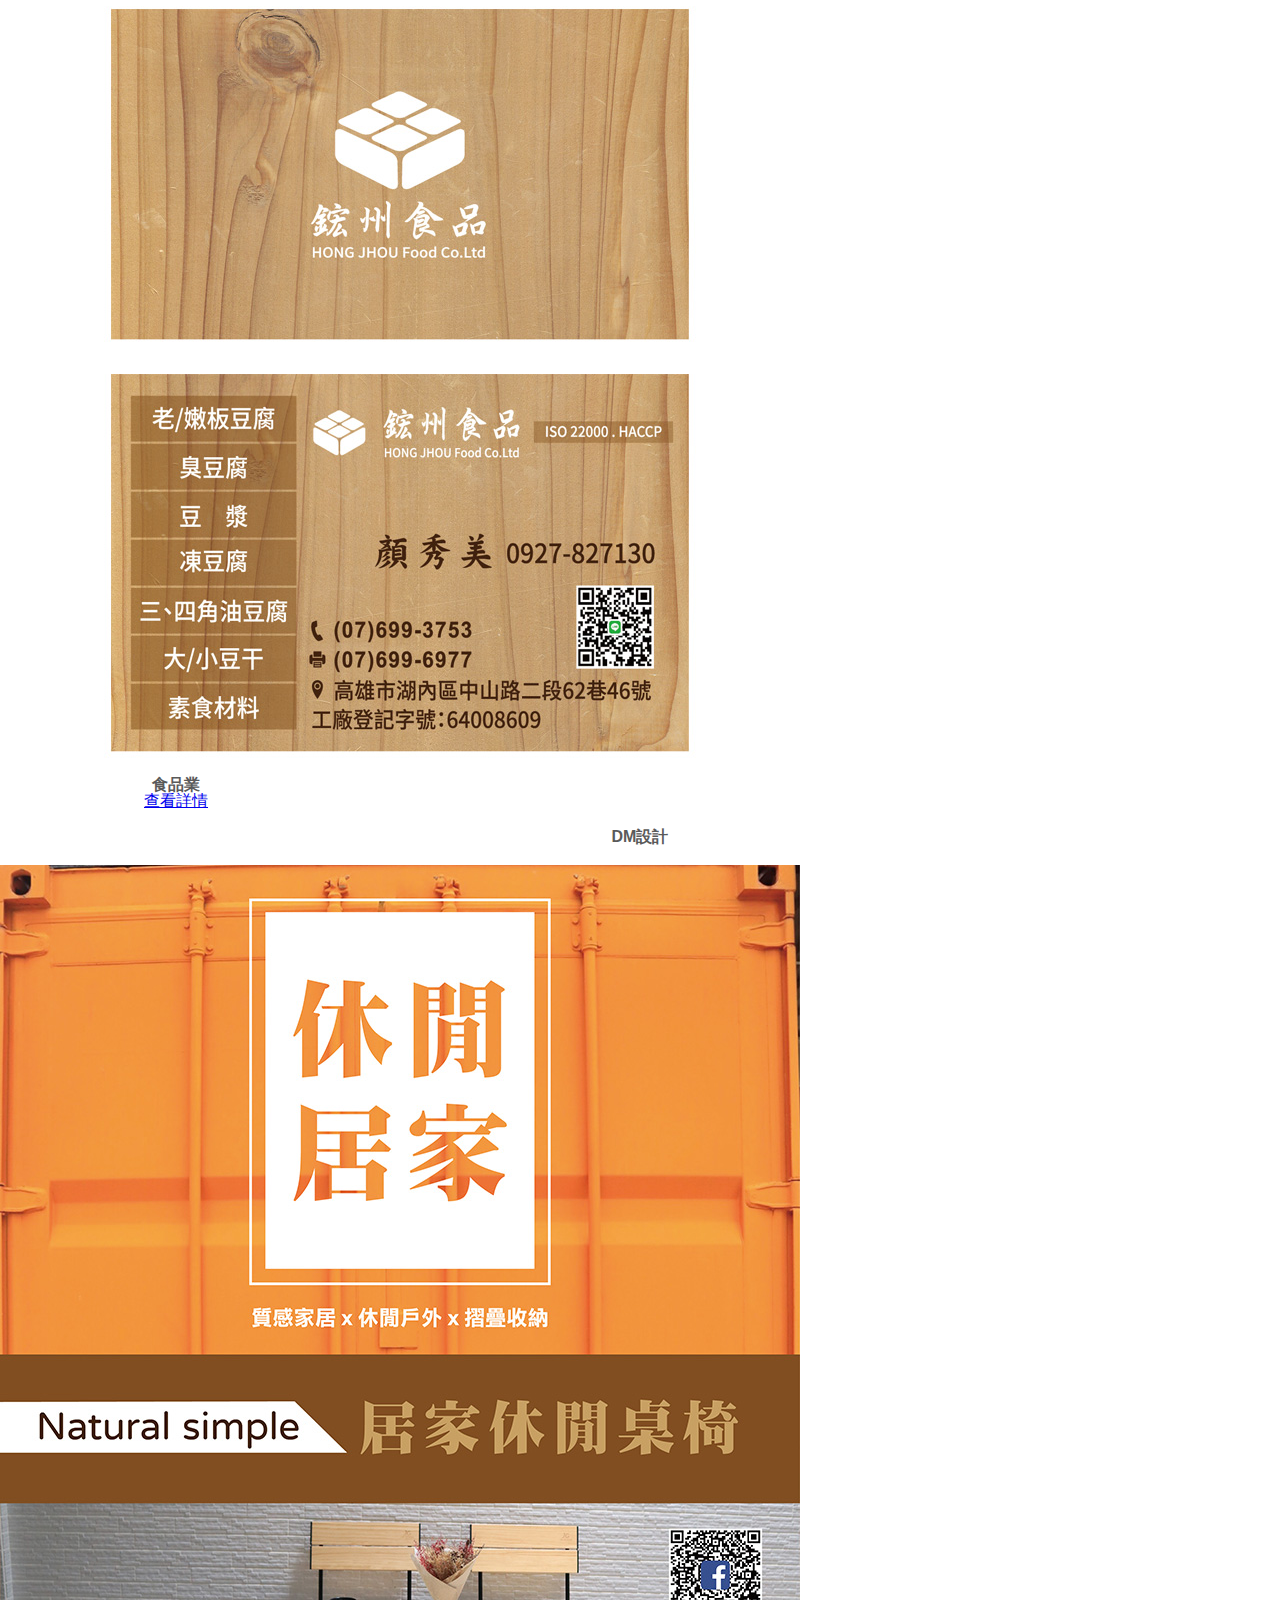
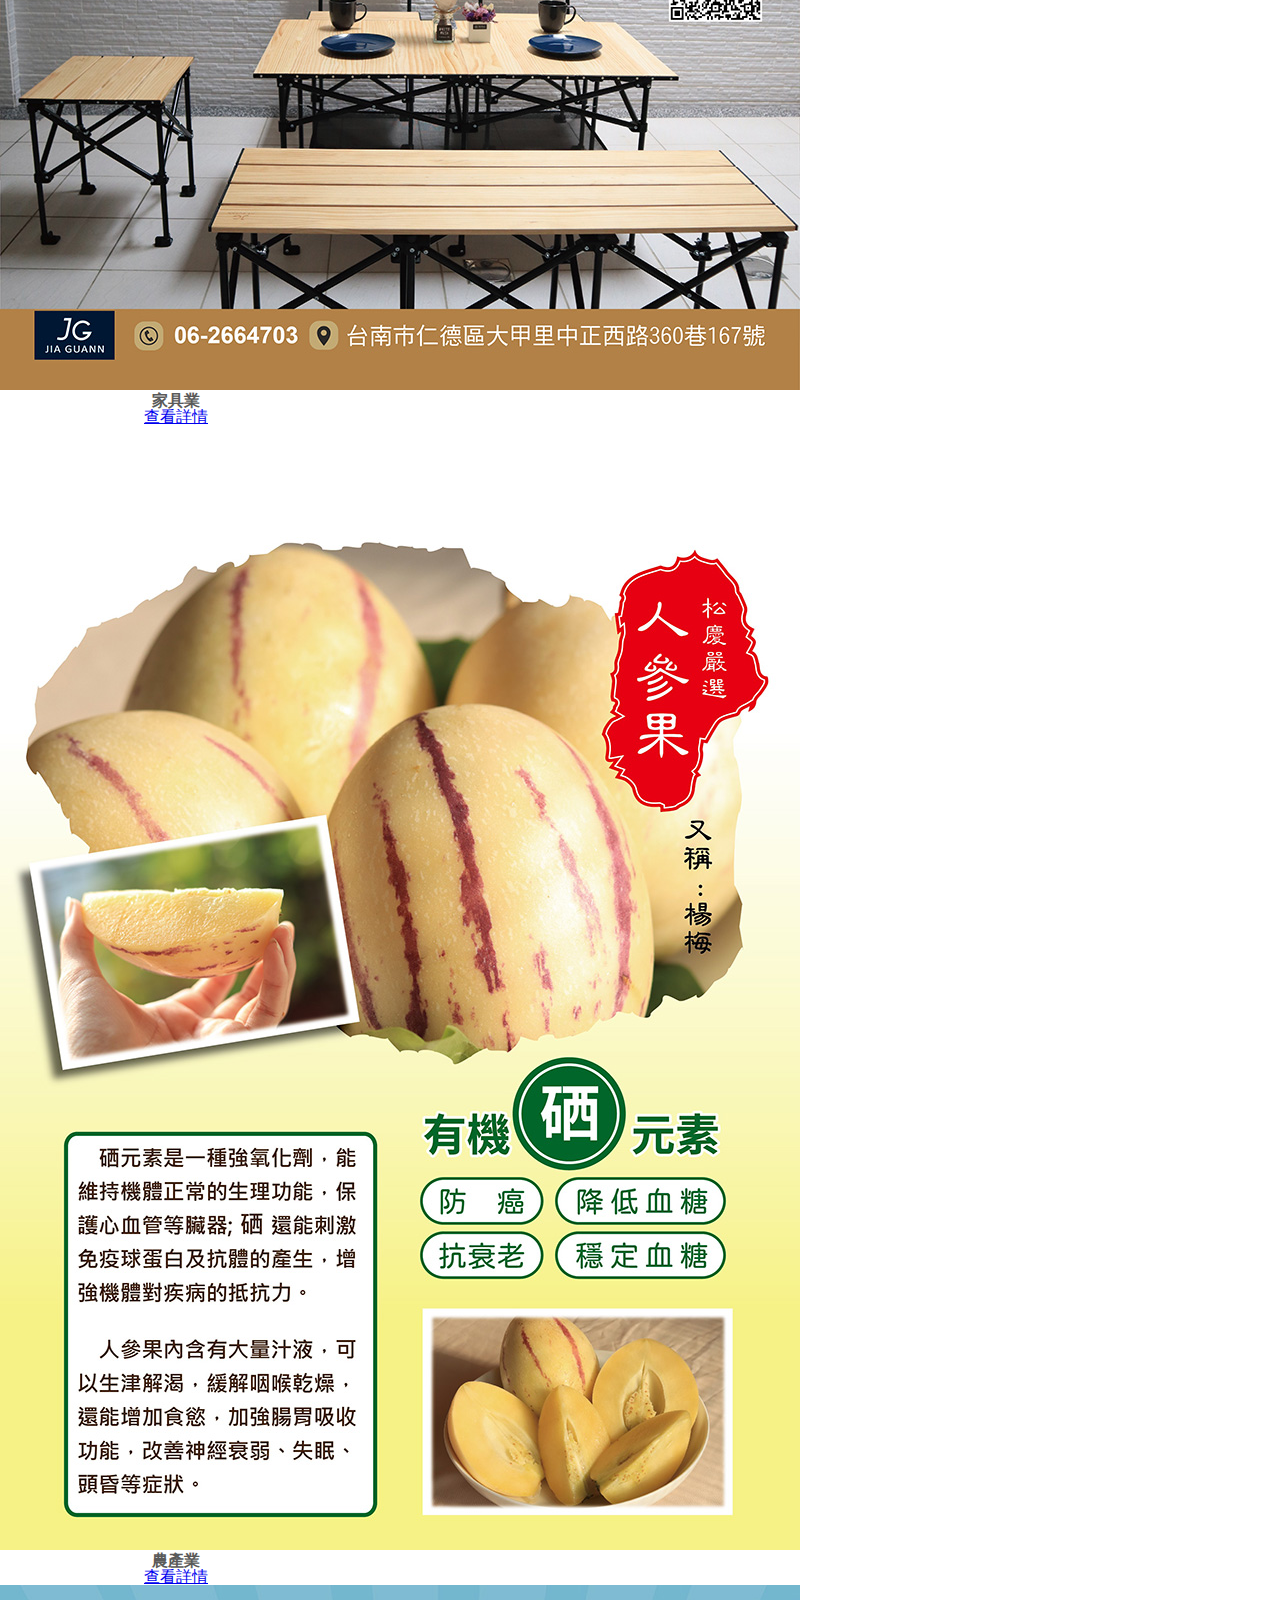
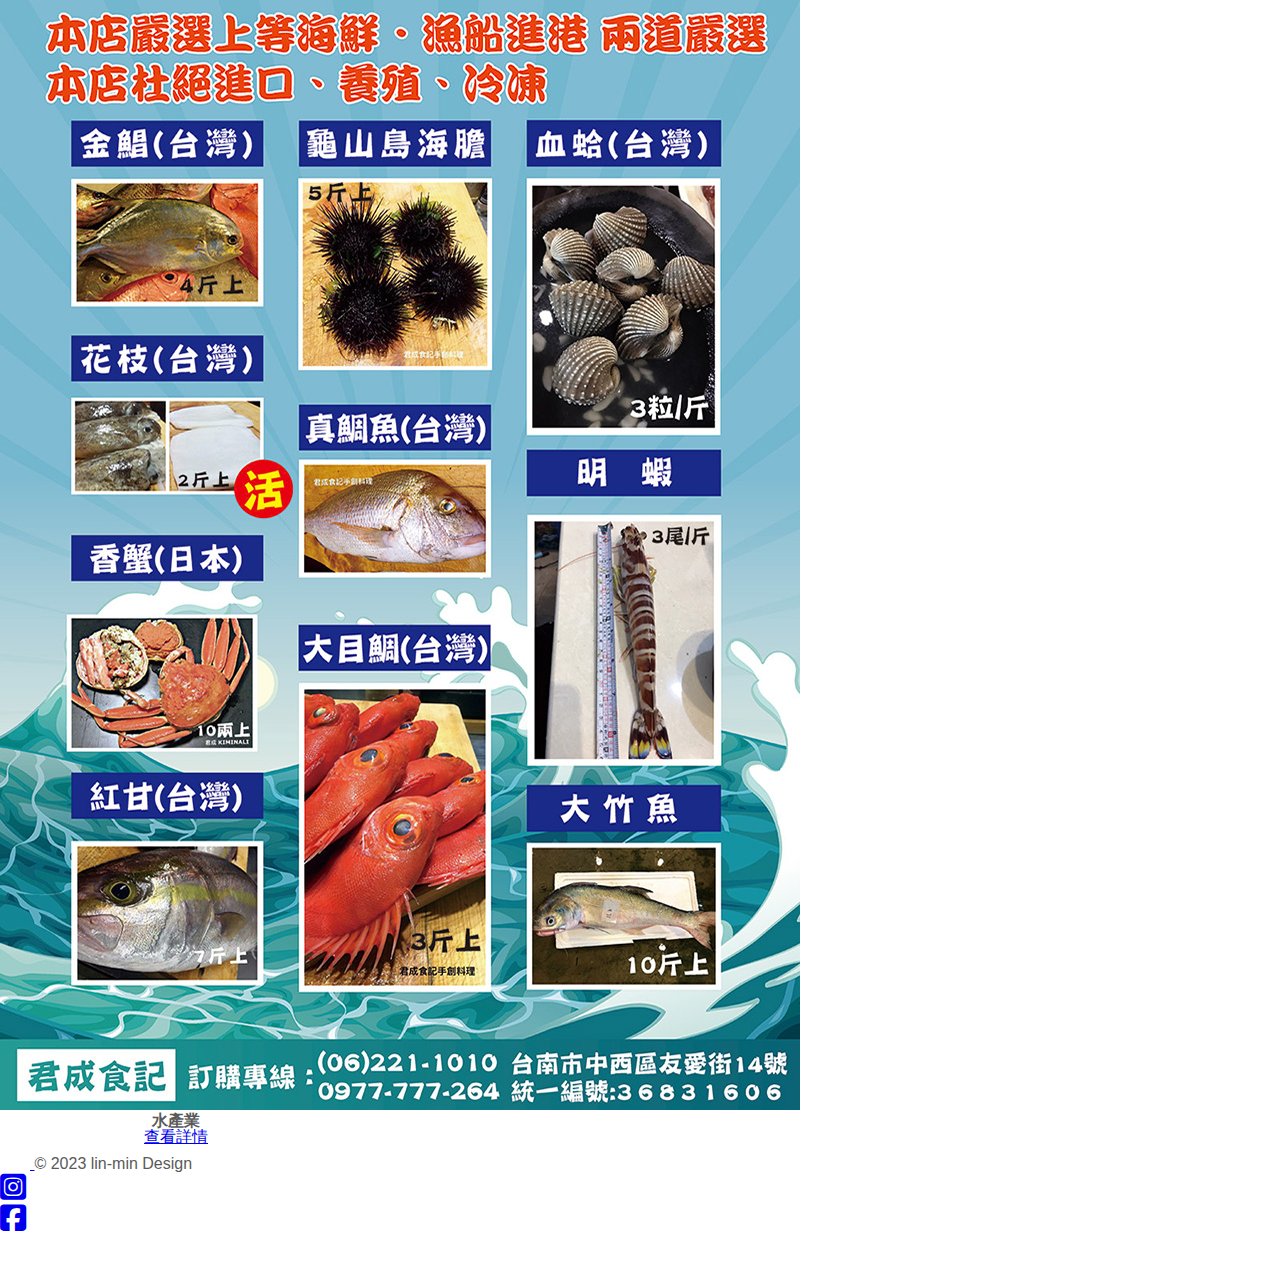
==== commit 60422d90: "Merge branch 'main' of https://github.com/wowamin/wowamin.github.io into main" ====
--- a/linmin_project/index.html
+++ b/linmin_project/index.html
@@ -47,14 +47,6 @@
                     <img src="#" class="d-block w-100" alt="..." />
                 </div> -->
             </div>
-            <button class="carousel-control-prev" type="button" data-bs-target="#carouselExampleIndicators" data-bs-slide="prev">
-                <span class="carousel-control-prev-icon" aria-hidden="true"></span>
-                <span class="visually-hidden">Previous</span>
-            </button>
-            <button class="carousel-control-next" type="button" data-bs-target="#carouselExampleIndicators" data-bs-slide="next">
-                <span class="carousel-control-next-icon" aria-hidden="true"></span>
-                <span class="visually-hidden">Next</span>
-            </button>
         </div>
      
         <div class="container">
